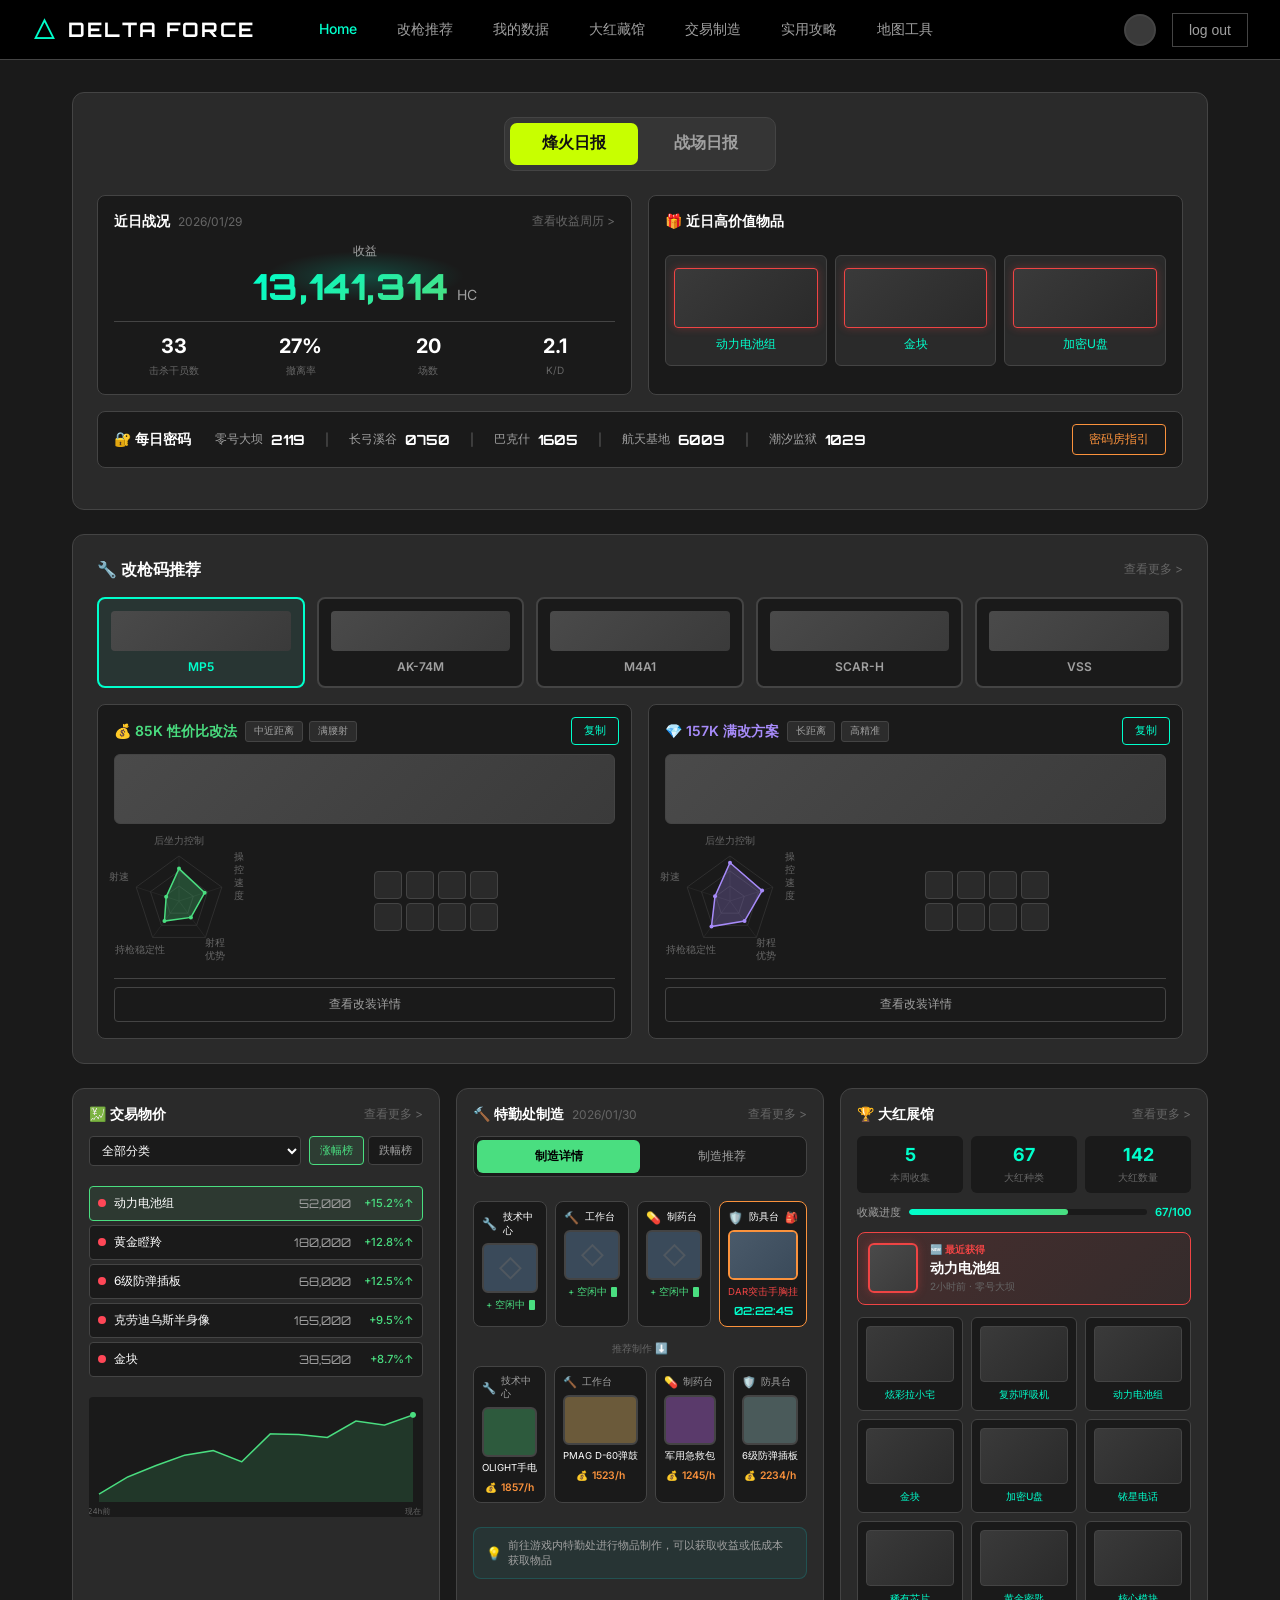
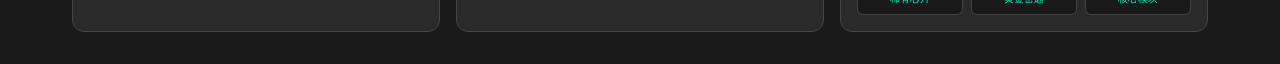
==== desktop/index.html @ a66c2ab3 "Add files via upload" ====
<!DOCTYPE html>
<html lang="zh-CN">
<head>
    <meta charset="UTF-8">
    <meta name="viewport" content="width=device-width, initial-scale=1.0">
    <title>Delta Force - Home</title>
    <link rel="stylesheet" href="main.css?v=37">
    <link href="https://fonts.googleapis.com/css2?family=Inter:wght@400;500;600;700;800&family=Orbitron:wght@500;700&display=swap" rel="stylesheet">
</head>
<body>
    <!-- Top Navigation -->
    <nav class="top-nav">
        <div class="nav-left">
            <div class="logo">
                <span class="logo-icon">△</span>
                <span class="logo-text">DELTA FORCE</span>
            </div>
            <div class="nav-links">
                <a href="index.html" class="nav-link active">Home</a>
                <a href="gun-builds.html" class="nav-link">改枪推荐</a>
                <a href="my-data.html" class="nav-link">我的数据</a>
                <a href="collection.html" class="nav-link">大红藏馆</a>
                <a href="craft.html" class="nav-link">交易制造</a>
                <a href="guide.html" class="nav-link">实用攻略</a>
                <a href="map-tools.html" class="nav-link">地图工具</a>
            </div>
        </div>
        <div class="nav-right">
            <div class="user-icon"></div>
            <button class="logout-btn">log out</button>
        </div>
    </nav>

    <!-- Main Content -->
    <main class="main-container">
        <!-- Hero Section: Yesterday Report -->
        <section class="hero-report">
            <div class="report-header">
                <div class="report-tabs">
                    <div class="report-tabs-inner">
                        <button class="tab-btn active" data-tab="fenguo">烽火日报</button>
                        <button class="tab-btn" data-tab="zhanchang">战场日报</button>
                    </div>
                </div>
            </div>

            <!-- 烽火日报 Content -->
            <div class="report-content" id="fenguo-content">
                <!-- Top Row: Stats + High Value Items -->
                <div class="report-top-row">
                    <!-- Left: Core Stats -->
                    <div class="sub-card stats-card">
                        <div class="sub-card-header">
                            <span class="sub-card-title">近日战况</span>
                            <span class="header-date">2026/01/29</span>
                            <a href="#" class="view-link">查看收益周历 ></a>
                        </div>
                        <div class="stats-compact">
                            <div class="primary-stat">
                                <span class="stat-label">收益</span>
                                <span class="stat-value highlight">13,141,314</span>
                                <span class="stat-unit">HC</span>
                            </div>
                            <div class="secondary-stats-compact">
                                <div class="stat-item">
                                    <span class="stat-number">33</span>
                                    <span class="stat-name">击杀干员数</span>
                                </div>
                                <div class="stat-item">
                                    <span class="stat-number">27%</span>
                                    <span class="stat-name">撤离率</span>
                                </div>
                                <div class="stat-item">
                                    <span class="stat-number">20</span>
                                    <span class="stat-name">场数</span>
                                </div>
                                <div class="stat-item">
                                    <span class="stat-number">2.1</span>
                                    <span class="stat-name">K/D</span>
                                </div>
                            </div>
                        </div>
                    </div>

                    <!-- Right: High Value Items -->
                    <div class="sub-card items-card">
                        <div class="sub-card-header">
                            <span class="sub-card-title">🎁 近日高价值物品</span>
                        </div>
                        <div class="items-grid-compact">
                            <div class="item-card">
                                <div class="item-image red-tier"></div>
                                <span class="item-name">动力电池组</span>
                            </div>
                            <div class="item-card">
                                <div class="item-image red-tier"></div>
                                <span class="item-name">金块</span>
                            </div>
                            <div class="item-card">
                                <div class="item-image red-tier"></div>
                                <span class="item-name">加密U盘</span>
                            </div>
                        </div>
                    </div>
                </div>

                <!-- Bottom Row: Daily Codes (Horizontal) -->
                <div class="codes-bar">
                    <span class="codes-bar-title">🔐 每日密码</span>
                    <div class="codes-inline">
                        <div class="code-inline-item">
                            <span class="code-map">零号大坝</span>
                            <span class="code-value">2119</span>
                        </div>
                        <span class="code-divider">|</span>
                        <div class="code-inline-item">
                            <span class="code-map">长弓溪谷</span>
                            <span class="code-value">0750</span>
                        </div>
                        <span class="code-divider">|</span>
                        <div class="code-inline-item">
                            <span class="code-map">巴克什</span>
                            <span class="code-value">1605</span>
                        </div>
                        <span class="code-divider">|</span>
                        <div class="code-inline-item">
                            <span class="code-map">航天基地</span>
                            <span class="code-value">6009</span>
                        </div>
                        <span class="code-divider">|</span>
                        <div class="code-inline-item">
                            <span class="code-map">潮汐监狱</span>
                            <span class="code-value">1029</span>
                        </div>
                    </div>
                    <button class="password-guide-btn" id="password-guide-btn">密码房指引</button>
                </div>
            </div>

            <!-- 密码房指引弹窗 -->
            <div class="password-guide-modal" id="password-guide-modal">
                <div class="password-guide-overlay" id="password-guide-overlay"></div>
                <div class="password-guide-content">
                    <div class="password-guide-header">
                        <span class="password-guide-title">🔐 密码房指引</span>
                        <button class="password-guide-close" id="password-guide-close">×</button>
                    </div>
                    
                    <!-- Tab 导航栏 -->
                    <div class="guide-tabs-nav">
                        <button class="guide-tab-btn active" data-tab="daba">
                            <span class="tab-icon">🏔️</span>
                            <span class="tab-name">零号大坝</span>
                            <span class="tab-code">2119</span>
                        </button>
                        <button class="guide-tab-btn" data-tab="xigu">
                            <span class="tab-icon">🌲</span>
                            <span class="tab-name">长弓溪谷</span>
                            <span class="tab-code">0750</span>
                        </button>
                        <button class="guide-tab-btn" data-tab="bakeshi">
                            <span class="tab-icon">🏜️</span>
                            <span class="tab-name">巴克什</span>
                            <span class="tab-code">1605</span>
                        </button>
                        <button class="guide-tab-btn" data-tab="hangtian">
                            <span class="tab-icon">🚀</span>
                            <span class="tab-name">航天基地</span>
                            <span class="tab-code">6009</span>
                        </button>
                        <button class="guide-tab-btn" data-tab="jianyu">
                            <span class="tab-icon">⛓️</span>
                            <span class="tab-name">潮汐监狱</span>
                            <span class="tab-code">1029</span>
                        </button>
                    </div>
                    
                    <!-- Tab 内容区域 -->
                    <div class="password-guide-body">
                        <!-- 地图1 - 零号大坝 -->
                        <div class="guide-tab-content active" id="tab-daba">
                            <div class="guide-map-detail">
                                <div class="guide-map-title-bar">
                                    <span class="guide-map-name-large">🏔️ 零号大坝</span>
                                    <span class="guide-map-code-large">今日密码: <strong>2119</strong></span>
                                </div>
                                <!-- 图片轮播区域 -->
                                <div class="guide-carousel">
                                    <button class="carousel-btn carousel-prev" data-carousel="daba">‹</button>
                                    <div class="carousel-container" id="carousel-daba">
                                        <div class="carousel-slides">
                                            <div class="carousel-slide active">
                                                <div class="guide-map-image-wide">
                                                    <div class="map-placeholder-wide">步骤1 位置示意图</div>
                                                </div>
                                                <div class="carousel-step-info">
                                                    <span class="step-number">1</span>
                                                    <span class="step-text">步骤1指引文本占位</span>
                                                </div>
                                            </div>
                                            <div class="carousel-slide">
                                                <div class="guide-map-image-wide">
                                                    <div class="map-placeholder-wide">步骤2 位置示意图</div>
                                                </div>
                                                <div class="carousel-step-info">
                                                    <span class="step-number">2</span>
                                                    <span class="step-text">步骤2指引文本占位</span>
                                                </div>
                                            </div>
                                            <div class="carousel-slide">
                                                <div class="guide-map-image-wide">
                                                    <div class="map-placeholder-wide">步骤3 位置示意图</div>
                                                </div>
                                                <div class="carousel-step-info">
                                                    <span class="step-number">3</span>
                                                    <span class="step-text">步骤3指引文本占位</span>
                                                </div>
                                            </div>
                                            <div class="carousel-slide">
                                                <div class="guide-map-image-wide">
                                                    <div class="map-placeholder-wide">步骤4 位置示意图</div>
                                                </div>
                                                <div class="carousel-step-info">
                                                    <span class="step-number">4</span>
                                                    <span class="step-text">步骤4指引文本占位</span>
                                                </div>
                                            </div>
                                            <div class="carousel-slide">
                                                <div class="guide-map-image-wide">
                                                    <div class="map-placeholder-wide">步骤5 位置示意图</div>
                                                </div>
                                                <div class="carousel-step-info">
                                                    <span class="step-number">5</span>
                                                    <span class="step-text">步骤5指引文本占位</span>
                                                </div>
                                            </div>
                                        </div>
                                    </div>
                                    <button class="carousel-btn carousel-next" data-carousel="daba">›</button>
                                </div>
                                <!-- 轮播指示器 -->
                                <div class="carousel-indicators" data-carousel="daba">
                                    <span class="indicator active" data-index="0"></span>
                                    <span class="indicator" data-index="1"></span>
                                    <span class="indicator" data-index="2"></span>
                                    <span class="indicator" data-index="3"></span>
                                    <span class="indicator" data-index="4"></span>
                                </div>
                            </div>
                        </div>
                        
                        <!-- 地图2 - 长弓溪谷 -->
                        <div class="guide-tab-content" id="tab-xigu">
                            <div class="guide-map-detail">
                                <div class="guide-map-title-bar">
                                    <span class="guide-map-name-large">🌲 长弓溪谷</span>
                                    <span class="guide-map-code-large">今日密码: <strong>0750</strong></span>
                                </div>
                                <!-- 图片轮播区域 -->
                                <div class="guide-carousel">
                                    <button class="carousel-btn carousel-prev" data-carousel="xigu">‹</button>
                                    <div class="carousel-container" id="carousel-xigu">
                                        <div class="carousel-slides">
                                            <div class="carousel-slide active">
                                                <div class="guide-map-image-wide">
                                                    <div class="map-placeholder-wide">步骤1 位置示意图</div>
                                                </div>
                                                <div class="carousel-step-info">
                                                    <span class="step-number">1</span>
                                                    <span class="step-text">步骤1指引文本占位</span>
                                                </div>
                                            </div>
                                            <div class="carousel-slide">
                                                <div class="guide-map-image-wide">
                                                    <div class="map-placeholder-wide">步骤2 位置示意图</div>
                                                </div>
                                                <div class="carousel-step-info">
                                                    <span class="step-number">2</span>
                                                    <span class="step-text">步骤2指引文本占位</span>
                                                </div>
                                            </div>
                                            <div class="carousel-slide">
                                                <div class="guide-map-image-wide">
                                                    <div class="map-placeholder-wide">步骤3 位置示意图</div>
                                                </div>
                                                <div class="carousel-step-info">
                                                    <span class="step-number">3</span>
                                                    <span class="step-text">步骤3指引文本占位</span>
                                                </div>
                                            </div>
                                            <div class="carousel-slide">
                                                <div class="guide-map-image-wide">
                                                    <div class="map-placeholder-wide">步骤4 位置示意图</div>
                                                </div>
                                                <div class="carousel-step-info">
                                                    <span class="step-number">4</span>
                                                    <span class="step-text">步骤4指引文本占位</span>
                                                </div>
                                            </div>
                                            <div class="carousel-slide">
                                                <div class="guide-map-image-wide">
                                                    <div class="map-placeholder-wide">步骤5 位置示意图</div>
                                                </div>
                                                <div class="carousel-step-info">
                                                    <span class="step-number">5</span>
                                                    <span class="step-text">步骤5指引文本占位</span>
                                                </div>
                                            </div>
                                        </div>
                                    </div>
                                    <button class="carousel-btn carousel-next" data-carousel="xigu">›</button>
                                </div>
                                <!-- 轮播指示器 -->
                                <div class="carousel-indicators" data-carousel="xigu">
                                    <span class="indicator active" data-index="0"></span>
                                    <span class="indicator" data-index="1"></span>
                                    <span class="indicator" data-index="2"></span>
                                    <span class="indicator" data-index="3"></span>
                                    <span class="indicator" data-index="4"></span>
                                </div>
                            </div>
                        </div>
                        
                        <!-- 地图3 - 巴克什 -->
                        <div class="guide-tab-content" id="tab-bakeshi">
                            <div class="guide-map-detail">
                                <div class="guide-map-title-bar">
                                    <span class="guide-map-name-large">🏜️ 巴克什</span>
                                    <span class="guide-map-code-large">今日密码: <strong>1605</strong></span>
                                </div>
                                <!-- 图片轮播区域 -->
                                <div class="guide-carousel">
                                    <button class="carousel-btn carousel-prev" data-carousel="bakeshi">‹</button>
                                    <div class="carousel-container" id="carousel-bakeshi">
                                        <div class="carousel-slides">
                                            <div class="carousel-slide active">
                                                <div class="guide-map-image-wide">
                                                    <div class="map-placeholder-wide">步骤1 位置示意图</div>
                                                </div>
                                                <div class="carousel-step-info">
                                                    <span class="step-number">1</span>
                                                    <span class="step-text">步骤1指引文本占位</span>
                                                </div>
                                            </div>
                                            <div class="carousel-slide">
                                                <div class="guide-map-image-wide">
                                                    <div class="map-placeholder-wide">步骤2 位置示意图</div>
                                                </div>
                                                <div class="carousel-step-info">
                                                    <span class="step-number">2</span>
                                                    <span class="step-text">步骤2指引文本占位</span>
                                                </div>
                                            </div>
                                            <div class="carousel-slide">
                                                <div class="guide-map-image-wide">
                                                    <div class="map-placeholder-wide">步骤3 位置示意图</div>
                                                </div>
                                                <div class="carousel-step-info">
                                                    <span class="step-number">3</span>
                                                    <span class="step-text">步骤3指引文本占位</span>
                                                </div>
                                            </div>
                                            <div class="carousel-slide">
                                                <div class="guide-map-image-wide">
                                                    <div class="map-placeholder-wide">步骤4 位置示意图</div>
                                                </div>
                                                <div class="carousel-step-info">
                                                    <span class="step-number">4</span>
                                                    <span class="step-text">步骤4指引文本占位</span>
                                                </div>
                                            </div>
                                            <div class="carousel-slide">
                                                <div class="guide-map-image-wide">
                                                    <div class="map-placeholder-wide">步骤5 位置示意图</div>
                                                </div>
                                                <div class="carousel-step-info">
                                                    <span class="step-number">5</span>
                                                    <span class="step-text">步骤5指引文本占位</span>
                                                </div>
                                            </div>
                                        </div>
                                    </div>
                                    <button class="carousel-btn carousel-next" data-carousel="bakeshi">›</button>
                                </div>
                                <!-- 轮播指示器 -->
                                <div class="carousel-indicators" data-carousel="bakeshi">
                                    <span class="indicator active" data-index="0"></span>
                                    <span class="indicator" data-index="1"></span>
                                    <span class="indicator" data-index="2"></span>
                                    <span class="indicator" data-index="3"></span>
                                    <span class="indicator" data-index="4"></span>
                                </div>
                            </div>
                        </div>
                        
                        <!-- 地图4 - 航天基地 -->
                        <div class="guide-tab-content" id="tab-hangtian">
                            <div class="guide-map-detail">
                                <div class="guide-map-title-bar">
                                    <span class="guide-map-name-large">🚀 航天基地</span>
                                    <span class="guide-map-code-large">今日密码: <strong>6009</strong></span>
                                </div>
                                <!-- 图片轮播区域 -->
                                <div class="guide-carousel">
                                    <button class="carousel-btn carousel-prev" data-carousel="hangtian">‹</button>
                                    <div class="carousel-container" id="carousel-hangtian">
                                        <div class="carousel-slides">
                                            <div class="carousel-slide active">
                                                <div class="guide-map-image-wide">
                                                    <div class="map-placeholder-wide">步骤1 位置示意图</div>
                                                </div>
                                                <div class="carousel-step-info">
                                                    <span class="step-number">1</span>
                                                    <span class="step-text">步骤1指引文本占位</span>
                                                </div>
                                            </div>
                                            <div class="carousel-slide">
                                                <div class="guide-map-image-wide">
                                                    <div class="map-placeholder-wide">步骤2 位置示意图</div>
                                                </div>
                                                <div class="carousel-step-info">
                                                    <span class="step-number">2</span>
                                                    <span class="step-text">步骤2指引文本占位</span>
                                                </div>
                                            </div>
                                            <div class="carousel-slide">
                                                <div class="guide-map-image-wide">
                                                    <div class="map-placeholder-wide">步骤3 位置示意图</div>
                                                </div>
                                                <div class="carousel-step-info">
                                                    <span class="step-number">3</span>
                                                    <span class="step-text">步骤3指引文本占位</span>
                                                </div>
                                            </div>
                                            <div class="carousel-slide">
                                                <div class="guide-map-image-wide">
                                                    <div class="map-placeholder-wide">步骤4 位置示意图</div>
                                                </div>
                                                <div class="carousel-step-info">
                                                    <span class="step-number">4</span>
                                                    <span class="step-text">步骤4指引文本占位</span>
                                                </div>
                                            </div>
                                            <div class="carousel-slide">
                                                <div class="guide-map-image-wide">
                                                    <div class="map-placeholder-wide">步骤5 位置示意图</div>
                                                </div>
                                                <div class="carousel-step-info">
                                                    <span class="step-number">5</span>
                                                    <span class="step-text">步骤5指引文本占位</span>
                                                </div>
                                            </div>
                                        </div>
                                    </div>
                                    <button class="carousel-btn carousel-next" data-carousel="hangtian">›</button>
                                </div>
                                <!-- 轮播指示器 -->
                                <div class="carousel-indicators" data-carousel="hangtian">
                                    <span class="indicator active" data-index="0"></span>
                                    <span class="indicator" data-index="1"></span>
                                    <span class="indicator" data-index="2"></span>
                                    <span class="indicator" data-index="3"></span>
                                    <span class="indicator" data-index="4"></span>
                                </div>
                            </div>
                        </div>
                        
                        <!-- 地图5 - 潮汐监狱 -->
                        <div class="guide-tab-content" id="tab-jianyu">
                            <div class="guide-map-detail">
                                <div class="guide-map-title-bar">
                                    <span class="guide-map-name-large">⛓️ 潮汐监狱</span>
                                    <span class="guide-map-code-large">今日密码: <strong>1029</strong></span>
                                </div>
                                <!-- 图片轮播区域 -->
                                <div class="guide-carousel">
                                    <button class="carousel-btn carousel-prev" data-carousel="jianyu">‹</button>
                                    <div class="carousel-container" id="carousel-jianyu">
                                        <div class="carousel-slides">
                                            <div class="carousel-slide active">
                                                <div class="guide-map-image-wide">
                                                    <div class="map-placeholder-wide">步骤1 位置示意图</div>
                                                </div>
                                                <div class="carousel-step-info">
                                                    <span class="step-number">1</span>
                                                    <span class="step-text">步骤1指引文本占位</span>
                                                </div>
                                            </div>
                                            <div class="carousel-slide">
                                                <div class="guide-map-image-wide">
                                                    <div class="map-placeholder-wide">步骤2 位置示意图</div>
                                                </div>
                                                <div class="carousel-step-info">
                                                    <span class="step-number">2</span>
                                                    <span class="step-text">步骤2指引文本占位</span>
                                                </div>
                                            </div>
                                            <div class="carousel-slide">
                                                <div class="guide-map-image-wide">
                                                    <div class="map-placeholder-wide">步骤3 位置示意图</div>
                                                </div>
                                                <div class="carousel-step-info">
                                                    <span class="step-number">3</span>
                                                    <span class="step-text">步骤3指引文本占位</span>
                                                </div>
                                            </div>
                                            <div class="carousel-slide">
                                                <div class="guide-map-image-wide">
                                                    <div class="map-placeholder-wide">步骤4 位置示意图</div>
                                                </div>
                                                <div class="carousel-step-info">
                                                    <span class="step-number">4</span>
                                                    <span class="step-text">步骤4指引文本占位</span>
                                                </div>
                                            </div>
                                            <div class="carousel-slide">
                                                <div class="guide-map-image-wide">
                                                    <div class="map-placeholder-wide">步骤5 位置示意图</div>
                                                </div>
                                                <div class="carousel-step-info">
                                                    <span class="step-number">5</span>
                                                    <span class="step-text">步骤5指引文本占位</span>
                                                </div>
                                            </div>
                                        </div>
                                    </div>
                                    <button class="carousel-btn carousel-next" data-carousel="jianyu">›</button>
                                </div>
                                <!-- 轮播指示器 -->
                                <div class="carousel-indicators" data-carousel="jianyu">
                                    <span class="indicator active" data-index="0"></span>
                                    <span class="indicator" data-index="1"></span>
                                    <span class="indicator" data-index="2"></span>
                                    <span class="indicator" data-index="3"></span>
                                    <span class="indicator" data-index="4"></span>
                                </div>
                            </div>
                        </div>
                    </div>
                </div>
            </div>

            <!-- 战场日报 Content -->
            <div class="report-content hidden" id="zhanchang-content">
                <!-- Top Row: Stats + Support -->
                <div class="report-top-row">
                    <!-- Left: Core Stats -->
                    <div class="sub-card stats-card">
                        <div class="sub-card-header">
                            <span class="sub-card-title">近日战况</span>
                            <span class="header-date">2026/01/29</span>
                            <a href="#" class="view-link">查看数据周历 ></a>
                        </div>
                        <div class="stats-compact">
                            <div class="primary-stat">
                                <span class="stat-label">最高得分</span>
                                <span class="stat-value highlight">38,888</span>
                                <span class="stat-unit">分</span>
                            </div>
                            <div class="secondary-stats-compact warfare">
                                <div class="stat-item">
                                    <span class="stat-number">200</span>
                                    <span class="stat-name">击杀次数</span>
                                </div>
                                <div class="stat-item">
                                    <span class="stat-number">42%</span>
                                    <span class="stat-name">胜率</span>
                                </div>
                                <div class="stat-item">
                                    <span class="stat-number">6</span>
                                    <span class="stat-name">场数</span>
                                </div>
                            </div>
                        </div>
                    </div>

                    <!-- Right: Support Equipment -->
                    <div class="sub-card support-card">
                        <div class="sub-card-header">
                            <span class="sub-card-title">🎯 阵地支援</span>
                        </div>
                        <div class="support-grid">
                            <div class="support-item">
                                <div class="support-icon mortar"></div>
                                <span class="support-count">×1</span>
                                <span class="support-name">制导导弹</span>
                            </div>
                            <div class="support-item">
                                <div class="support-icon turret"></div>
                                <span class="support-count">×1</span>
                                <span class="support-name">信标</span>
                            </div>
                            <div class="support-item">
                                <div class="support-icon drone"></div>
                                <span class="support-count">×1</span>
                                <span class="support-name">炮兵齐射</span>
                            </div>
                        </div>
                    </div>
                </div>

                <!-- Bottom Row: Vehicles (Horizontal) -->
                <div class="vehicle-bar">
                    <span class="vehicle-bar-title">🚁 载具数据</span>
                    <div class="vehicles-inline">
                        <div class="vehicle-inline-item">
                            <div class="vehicle-icon-inline helicopter"></div>
                            <span class="vehicle-name">侦查直升机</span>
                            <span class="vehicle-stat">击败 <em>123</em></span>
                            <span class="vehicle-stat">驾驶 <em>10min</em></span>
                        </div>
                        <span class="vehicle-divider">|</span>
                        <div class="vehicle-inline-item">
                            <div class="vehicle-icon-inline tank"></div>
                            <span class="vehicle-name">主战坦克</span>
                            <span class="vehicle-stat">击败 <em>45</em></span>
                            <span class="vehicle-stat">驾驶 <em>8min</em></span>
                        </div>
                    </div>
                </div>
            </div>
        </section>

        <!-- Gun Builds Section -->
        <section class="gun-builds-section">
            <div class="section-header">
                <span class="section-title">🔧 改枪码推荐</span>
                <a href="gun-builds.html" class="view-link">查看更多 ></a>
            </div>
            
            <!-- 烽火地带改枪推荐 -->
            <div id="gun-builds-fenguo">
                <!-- 枪械选择栏 - 烽火 -->
                <div class="gun-selector" id="gun-selector-fh">
                    <div class="gun-tab active" data-gun="mp5">
                        <div class="gun-tab-image"></div>
                        <span class="gun-tab-name">MP5</span>
                    </div>
                    <div class="gun-tab" data-gun="ak74">
                        <div class="gun-tab-image"></div>
                        <span class="gun-tab-name">AK-74M</span>
                    </div>
                    <div class="gun-tab" data-gun="m4a1">
                        <div class="gun-tab-image"></div>
                        <span class="gun-tab-name">M4A1</span>
                    </div>
                    <div class="gun-tab" data-gun="scar">
                        <div class="gun-tab-image"></div>
                        <span class="gun-tab-name">SCAR-H</span>
                    </div>
                    <div class="gun-tab" data-gun="vss">
                        <div class="gun-tab-image"></div>
                        <span class="gun-tab-name">VSS</span>
                    </div>
                </div>
                
                <!-- 改装方案区 - 烽火（两个方案） -->
                <div class="gun-builds-content" id="gun-builds-content-fh-home">
                    <!-- 性价比改法 -->
                    <div class="build-card budget">
                        <button class="copy-code-btn-float">复制</button>
                        <div class="build-header">
                            <span class="build-type budget-type">💰 85K 性价比改法</span>
                            <div class="build-tags">
                                <span class="build-tag">中近距离</span>
                                <span class="build-tag">满腰射</span>
                            </div>
                        </div>
                        <div class="build-gun-image"></div>
                        <div class="build-details">
                            <div class="build-radar">
                                <canvas class="radar-chart" id="radar-budget-home"></canvas>
                                <div class="radar-labels">
                                    <span class="radar-label label-top">后坐力控制</span>
                                    <span class="radar-label label-right-top">操控速度</span>
                                    <span class="radar-label label-right-bottom">射程优势</span>
                                    <span class="radar-label label-left-bottom">持枪稳定性</span>
                                    <span class="radar-label label-left-top">射速</span>
                                </div>
                            </div>
                            <div class="build-attachments">
                                <div class="attachment-icon" title="枪口"></div>
                                <div class="attachment-icon" title="瞄具"></div>
                                <div class="attachment-icon" title="握把"></div>
                                <div class="attachment-icon" title="弹匣"></div>
                                <div class="attachment-icon" title="枪托"></div>
                                <div class="attachment-icon" title="护木"></div>
                                <div class="attachment-icon" title="激光"></div>
                                <div class="attachment-icon" title="战术"></div>
                            </div>
                        </div>
                        <div class="build-footer">
                            <button class="view-detail-btn">查看改装详情</button>
                        </div>
                    </div>
                    
                    <!-- 满改方案 -->
                    <div class="build-card premium">
                        <button class="copy-code-btn-float">复制</button>
                        <div class="build-header">
                            <span class="build-type premium-type">💎 157K 满改方案</span>
                            <div class="build-tags">
                                <span class="build-tag">长距离</span>
                                <span class="build-tag">高精准</span>
                            </div>
                        </div>
                        <div class="build-gun-image"></div>
                        <div class="build-details">
                            <div class="build-radar">
                                <canvas class="radar-chart" id="radar-premium-home"></canvas>
                                <div class="radar-labels">
                                    <span class="radar-label label-top">后坐力控制</span>
                                    <span class="radar-label label-right-top">操控速度</span>
                                    <span class="radar-label label-right-bottom">射程优势</span>
                                    <span class="radar-label label-left-bottom">持枪稳定性</span>
                                    <span class="radar-label label-left-top">射速</span>
                                </div>
                            </div>
                            <div class="build-attachments">
                                <div class="attachment-icon" title="枪口"></div>
                                <div class="attachment-icon" title="瞄具"></div>
                                <div class="attachment-icon" title="握把"></div>
                                <div class="attachment-icon" title="弹匣"></div>
                                <div class="attachment-icon" title="枪托"></div>
                                <div class="attachment-icon" title="护木"></div>
                                <div class="attachment-icon" title="激光"></div>
                                <div class="attachment-icon" title="战术"></div>
                            </div>
                        </div>
                        <div class="build-footer">
                            <button class="view-detail-btn">查看改装详情</button>
                        </div>
                    </div>
                </div>
            </div>
            
            <!-- 全面战场改枪推荐（默认隐藏） -->
            <div id="gun-builds-zhanchang" style="display: none;">
                <!-- 枪械选择栏 - 战场 -->
                <div class="gun-selector" id="gun-selector-zc">
                    <div class="gun-tab active" data-gun="m4a1">
                        <div class="gun-tab-image"></div>
                        <span class="gun-tab-name">M4A1</span>
                    </div>
                    <div class="gun-tab" data-gun="ak74">
                        <div class="gun-tab-image"></div>
                        <span class="gun-tab-name">AK-74M</span>
                    </div>
                    <div class="gun-tab" data-gun="hk416">
                        <div class="gun-tab-image"></div>
                        <span class="gun-tab-name">HK416</span>
                    </div>
                    <div class="gun-tab" data-gun="aug">
                        <div class="gun-tab-image"></div>
                        <span class="gun-tab-name">AUG</span>
                    </div>
                    <div class="gun-tab" data-gun="svd">
                        <div class="gun-tab-image"></div>
                        <span class="gun-tab-name">SVD</span>
                    </div>
                </div>
                
                <!-- 改装方案区 - 战场（单个方案） -->
                <div class="gun-builds-content single-build" id="gun-builds-content-zc-home">
                    <div class="build-card single">
                        <button class="copy-code-btn-float">复制</button>
                        <div class="build-header">
                            <span class="build-type single-type">🎯 推荐改装方案</span>
                            <div class="build-tags">
                                <span class="build-tag">中远距离</span>
                                <span class="build-tag">高稳定</span>
                                <span class="build-tag">PVP优化</span>
                            </div>
                        </div>
                        <div class="build-gun-image"></div>
                        <div class="build-details">
                            <div class="build-radar">
                                <canvas class="radar-chart" id="radar-single-home"></canvas>
                                <div class="radar-labels">
                                    <span class="radar-label label-top">后坐力控制</span>
                                    <span class="radar-label label-right-top">操控速度</span>
                                    <span class="radar-label label-right-bottom">射程优势</span>
                                    <span class="radar-label label-left-bottom">持枪稳定性</span>
                                    <span class="radar-label label-left-top">射速</span>
                                </div>
                            </div>
                            <div class="build-attachments">
                                <div class="attachment-icon" title="枪口"></div>
                                <div class="attachment-icon" title="瞄具"></div>
                                <div class="attachment-icon" title="握把"></div>
                                <div class="attachment-icon" title="弹匣"></div>
                                <div class="attachment-icon" title="枪托"></div>
                                <div class="attachment-icon" title="护木"></div>
                                <div class="attachment-icon" title="激光"></div>
                                <div class="attachment-icon" title="战术"></div>
                            </div>
                        </div>
                        <div class="build-footer">
                            <button class="view-detail-btn">查看改装详情</button>
                        </div>
                    </div>
                </div>
            </div>
        </section>

        <!-- Recent Matches Section (Hidden) -->
        <section class="matches-section" style="display: none;">
            <div class="section-header">
                <span class="section-title">⚔️ 最近战绩</span>
                <a href="#" class="view-link">查看全部 ></a>
            </div>
            <div class="matches-list">
                <!-- Match Item 1 -->
                <div class="match-item success">
                    <div class="match-avatar"></div>
                    <div class="match-result">
                        <span class="match-status">撤离成功</span>
                        <span class="match-id">@13141314</span>
                    </div>
                    <div class="match-time">12:22</div>
                    <div class="match-kills">
                        <div class="kill-block"></div>
                        <div class="kill-block"></div>
                        <div class="kill-block"></div>
                    </div>
                    <div class="match-map">
                        <span class="map-name">零号大坝</span>
                        <span class="map-mode">普通</span>
                    </div>
                    <div class="match-earning positive">+520K</div>
                </div>
                <!-- Match Item 2 -->
                <div class="match-item failed">
                    <div class="match-avatar"></div>
                    <div class="match-result">
                        <span class="match-status">撤离失败</span>
                        <span class="match-id">@13141314</span>
                    </div>
                    <div class="match-time">11:45</div>
                    <div class="match-kills">
                        <div class="kill-block"></div>
                    </div>
                    <div class="match-map">
                        <span class="map-name">航天基地</span>
                        <span class="map-mode">困难</span>
                    </div>
                    <div class="match-earning negative">-180K</div>
                </div>
                <!-- Match Item 3 -->
                <div class="match-item success">
                    <div class="match-avatar"></div>
                    <div class="match-result">
                        <span class="match-status">撤离成功</span>
                        <span class="match-id">@13141314</span>
                    </div>
                    <div class="match-time">10:30</div>
                    <div class="match-kills">
                        <div class="kill-block"></div>
                        <div class="kill-block"></div>
                        <div class="kill-block"></div>
                        <div class="kill-block"></div>
                        <div class="kill-block"></div>
                    </div>
                    <div class="match-map">
                        <span class="map-name">烬区</span>
                        <span class="map-mode">普通</span>
                    </div>
                    <div class="match-earning positive">+890K</div>
                </div>
                <!-- Match Item 4 -->
                <div class="match-item success">
                    <div class="match-avatar"></div>
                    <div class="match-result">
                        <span class="match-status">撤离成功</span>
                        <span class="match-id">@13141314</span>
                    </div>
                    <div class="match-time">09:15</div>
                    <div class="match-kills">
                        <div class="kill-block"></div>
                        <div class="kill-block"></div>
                    </div>
                    <div class="match-map">
                        <span class="map-name">长弓溪谷</span>
                        <span class="map-mode">普通</span>
                    </div>
                    <div class="match-earning positive">+350K</div>
                </div>
                <!-- Match Item 5 -->
                <div class="match-item failed">
                    <div class="match-avatar"></div>
                    <div class="match-result">
                        <span class="match-status">撤离失败</span>
                        <span class="match-id">@13141314</span>
                    </div>
                    <div class="match-time">08:50</div>
                    <div class="match-kills">
                        <div class="kill-block"></div>
                        <div class="kill-block"></div>
                    </div>
                    <div class="match-map">
                        <span class="map-name">巴克特</span>
                        <span class="map-mode">困难</span>
                    </div>
                    <div class="match-earning negative">-220K</div>
                </div>
            </div>
            <div class="show-more">
                <button class="show-more-btn">显示更多 (共 20 场)</button>
            </div>
        </section>

        <!-- Bottom Modules - 三栏横排 -->
        <section class="bottom-modules">
            <!-- 交易物价 -->
            <div class="module-card market-price">
                <div class="module-header">
                    <span class="module-title">💹 交易物价</span>
                    <a href="craft.html" class="view-link">查看更多 ></a>
                </div>
                <!-- 筛选栏 -->
                <div class="market-filter-bar">
                    <select class="market-category-select" id="market-category">
                        <option value="all">全部分类</option>
                        <option value="guns">枪械</option>
                        <option value="armor">装备</option>
                        <option value="parts">配件</option>
                        <option value="collect">收集品</option>
                        <option value="medical">医疗</option>
                        <option value="ammo">弹药</option>
                    </select>
                    <div class="market-rank-tabs">
                        <button class="rank-tab active" data-rank="rise">涨幅榜</button>
                        <button class="rank-tab" data-rank="fall">跌幅榜</button>
                    </div>
                </div>
                <!-- 物品列表 -->
                <div class="market-list" id="market-list">
                    <!-- 动态生成 -->
                </div>
                <!-- 迷你价格走势图 -->
                <div class="market-mini-chart">
                    <canvas id="market-price-chart"></canvas>
                </div>
            </div>

            <!-- 特勤处制造 -->
            <div class="module-card craft">
                <div class="module-header">
                    <span class="module-title">🔨 特勤处制造</span>
                    <span class="header-date">2026/01/30</span>
                    <a href="craft.html" class="view-link">查看更多 ></a>
                </div>
                <!-- 主Tab切换栏：制造详情 / 制造推荐 -->
                <div class="craft-main-tabs">
                    <button class="craft-main-tab active" data-main-tab="detail">制造详情</button>
                    <button class="craft-main-tab" data-main-tab="recommend">制造推荐</button>
                </div>
                
                <!-- 制造详情内容 -->
                <div class="craft-main-content" id="craft-detail-content-desktop">
                    <!-- 上半部分：制造动态（四个工作台） -->
                    <div class="craft-stations-grid">
                        <div class="craft-station-item" data-station="tech">
                            <div class="station-header">
                                <span class="station-icon">🔧</span>
                                <span class="station-name">技术中心</span>
                            </div>
                            <div class="station-preview idle">
                                <div class="station-preview-icon">◇</div>
                            </div>
                            <div class="station-status idle">
                                <span class="status-text">+ 空闲中</span>
                                <span class="status-indicator"></span>
                            </div>
                        </div>
                        <div class="craft-station-item" data-station="work">
                            <div class="station-header">
                                <span class="station-icon">🔨</span>
                                <span class="station-name">工作台</span>
                            </div>
                            <div class="station-preview idle">
                                <div class="station-preview-icon">◇</div>
                            </div>
                            <div class="station-status idle">
                                <span class="status-text">+ 空闲中</span>
                                <span class="status-indicator"></span>
                            </div>
                        </div>
                        <div class="craft-station-item" data-station="med">
                            <div class="station-header">
                                <span class="station-icon">💊</span>
                                <span class="station-name">制药台</span>
                            </div>
                            <div class="station-preview idle">
                                <div class="station-preview-icon">◇</div>
                            </div>
                            <div class="station-status idle">
                                <span class="status-text">+ 空闲中</span>
                                <span class="status-indicator"></span>
                            </div>
                        </div>
                        <div class="craft-station-item working" data-station="armor">
                            <div class="station-header">
                                <span class="station-icon">🛡️</span>
                                <span class="station-name">防具台</span>
                                <span class="station-badge">🎒</span>
                            </div>
                            <div class="station-preview working">
                                <div class="station-preview-image"></div>
                            </div>
                            <div class="station-item-name">DAR突击手胸挂</div>
                            <div class="station-status working">
                                <span class="status-time">02:22:45</span>
                            </div>
                        </div>
                    </div>
                    
                    <!-- 过渡部分：推荐制作 -->
                    <div class="craft-recommend-divider">
                        <span class="divider-text">推荐制作 ⬇️</span>
                    </div>
                    
                    <!-- 下半部分：最优制作推荐 -->
                    <div class="craft-best-recommend">
                        <div class="best-recommend-grid">
                            <div class="best-recommend-item" data-station="tech">
                                <div class="recommend-station-header">
                                    <span class="recommend-station-icon">🔧</span>
                                    <span class="recommend-station-name">技术中心</span>
                                </div>
                                <div class="recommend-item-preview green"></div>
                                <div class="recommend-item-name">OLIGHT手电</div>
                                <div class="recommend-item-profit">
                                    <span class="profit-icon">💰</span>
                                    <span class="profit-value">1857/h</span>
                                </div>
                            </div>
                            <div class="best-recommend-item" data-station="work">
                                <div class="recommend-station-header">
                                    <span class="recommend-station-icon">🔨</span>
                                    <span class="recommend-station-name">工作台</span>
                                </div>
                                <div class="recommend-item-preview brown"></div>
                                <div class="recommend-item-name">PMAG D-60弹鼓</div>
                                <div class="recommend-item-profit">
                                    <span class="profit-icon">💰</span>
                                    <span class="profit-value">1523/h</span>
                                </div>
                            </div>
                            <div class="best-recommend-item" data-station="med">
                                <div class="recommend-station-header">
                                    <span class="recommend-station-icon">💊</span>
                                    <span class="recommend-station-name">制药台</span>
                                </div>
                                <div class="recommend-item-preview purple"></div>
                                <div class="recommend-item-name">军用急救包</div>
                                <div class="recommend-item-profit">
                                    <span class="profit-icon">💰</span>
                                    <span class="profit-value">1245/h</span>
                                </div>
                            </div>
                            <div class="best-recommend-item" data-station="armor">
                                <div class="recommend-station-header">
                                    <span class="recommend-station-icon">🛡️</span>
                                    <span class="recommend-station-name">防具台</span>
                                </div>
                                <div class="recommend-item-preview gray"></div>
                                <div class="recommend-item-name">6级防弹插板</div>
                                <div class="recommend-item-profit">
                                    <span class="profit-icon">💰</span>
                                    <span class="profit-value">2234/h</span>
                                </div>
                            </div>
                        </div>
                    </div>
                </div>
                
                <!-- 制造推荐内容（原有内容） -->
                <div class="craft-main-content hidden" id="craft-recommend-content-desktop">
                    <!-- Tab 切换栏 -->
                    <div class="craft-tabs">
                        <button class="craft-tab active" data-craft="tech">技术中心</button>
                        <button class="craft-tab" data-craft="work">工作台</button>
                        <button class="craft-tab" data-craft="med">制药台</button>
                        <button class="craft-tab" data-craft="armor">防具台</button>
                    </div>
                    <!-- 推荐物品卡片 -->
                    <div class="craft-items">
                        <div class="craft-item-card">
                            <div class="craft-item-image"></div>
                            <div class="craft-item-name">OLIGHT Baldr Pro R多功能手电</div>
                            <div class="craft-item-stats">
                                <span class="craft-stat-label">每小时收益</span>
                                <span class="craft-stat-value">18,578</span>
                            </div>
                            <div class="craft-item-change positive">
                                <span class="change-label">涨幅</span>
                                <span class="change-value">+12.6%↑</span>
                            </div>
                        </div>
                        <div class="craft-item-card">
                            <div class="craft-item-image"></div>
                            <div class="craft-item-name">灵眼3/7测距狙击瞄准镜</div>
                            <div class="craft-item-stats">
                                <span class="craft-stat-label">每小时收益</span>
                                <span class="craft-stat-value">8,083</span>
                            </div>
                            <div class="craft-item-change positive">
                                <span class="change-label">涨幅</span>
                                <span class="change-value">+7.0%↑</span>
                            </div>
                        </div>
                        <div class="craft-item-card">
                            <div class="craft-item-image"></div>
                            <div class="craft-item-name">DBAL-X2紫色激光镭指</div>
                            <div class="craft-item-stats">
                                <span class="craft-stat-label">每小时收益</span>
                                <span class="craft-stat-value">7,487</span>
                            </div>
                            <div class="craft-item-change negative">
                                <span class="change-label">涨幅</span>
                                <span class="change-value">-1.9%↓</span>
                            </div>
                        </div>
                    </div>
                    <!-- 展开按钮 -->
                    <div class="craft-expand">
                        <span class="expand-arrow">▼</span>
                    </div>
                    <!-- 价格走势图 -->
                    <div class="craft-chart-section">
                        <div class="chart-legend">
                            <div class="legend-items">
                                <span class="legend-item"><i class="legend-dot price"></i>总售价</span>
                                <span class="legend-item"><i class="legend-dot profit"></i>总收益</span>
                                <span class="legend-item"><i class="legend-dot cost"></i>总成本</span>
                            </div>
                            <span class="chart-update-time">更新于2026-01-30 11:00</span>
                        </div>
                        <div class="craft-chart">
                            <canvas id="craft-price-chart"></canvas>
                        </div>
                    </div>
                </div>
                
                <!-- 底部说明文字 -->
                <div class="craft-footer-tip">
                    <span class="tip-icon">💡</span>
                    <span class="tip-text">前往游戏内特勤处进行物品制作，可以获取收益或低成本获取物品</span>
                </div>
            </div>

            <!-- 大红展馆 -->
            <div class="module-card collection">
                <div class="module-header">
                    <span class="module-title">🏆 大红展馆</span>
                    <a href="#" class="view-link">查看更多 ></a>
                </div>
                <!-- 数据统计 -->
                <div class="collection-stats">
                    <div class="collection-stat-item">
                        <span class="stat-value">5</span>
                        <span class="stat-label">本周收集</span>
                    </div>
                    <div class="collection-stat-item">
                        <span class="stat-value">67</span>
                        <span class="stat-label">大红种类</span>
                    </div>
                    <div class="collection-stat-item">
                        <span class="stat-value">142</span>
                        <span class="stat-label">大红数量</span>
                    </div>
                </div>
                <!-- 收藏进度 -->
                <div class="collection-progress-mini">
                    <div class="progress-text">收藏进度</div>
                    <div class="progress-bar">
                        <div class="progress-fill" style="width: 67%"></div>
                    </div>
                    <div class="progress-count">67/100</div>
                </div>
                <!-- 最近收集高亮 -->
                <div class="collection-recent-highlight">
                    <div class="recent-highlight-image"></div>
                    <div class="recent-highlight-info">
                        <span class="recent-highlight-tag">🆕 最近获得</span>
                        <span class="recent-highlight-name">动力电池组</span>
                        <span class="recent-highlight-time">2小时前 · 零号大坝</span>
                    </div>
                </div>
                <!-- 展示区域 3x3 -->
                <div class="collection-grid-mini">
                    <div class="collection-item-mini">
                        <div class="collection-image-mini"></div>
                        <span class="collection-name-mini">炫彩拉小宅</span>
                    </div>
                    <div class="collection-item-mini">
                        <div class="collection-image-mini"></div>
                        <span class="collection-name-mini">复苏呼吸机</span>
                    </div>
                    <div class="collection-item-mini">
                        <div class="collection-image-mini"></div>
                        <span class="collection-name-mini">动力电池组</span>
                    </div>
                    <div class="collection-item-mini">
                        <div class="collection-image-mini"></div>
                        <span class="collection-name-mini">金块</span>
                    </div>
                    <div class="collection-item-mini">
                        <div class="collection-image-mini"></div>
                        <span class="collection-name-mini">加密U盘</span>
                    </div>
                    <div class="collection-item-mini">
                        <div class="collection-image-mini"></div>
                        <span class="collection-name-mini">铱星电话</span>
                    </div>
                    <div class="collection-item-mini">
                        <div class="collection-image-mini"></div>
                        <span class="collection-name-mini">稀有芯片</span>
                    </div>
                    <div class="collection-item-mini">
                        <div class="collection-image-mini"></div>
                        <span class="collection-name-mini">黄金密匙</span>
                    </div>
                    <div class="collection-item-mini">
                        <div class="collection-image-mini"></div>
                        <span class="collection-name-mini">核心模块</span>
                    </div>
                </div>
            </div>
        </section>
    </main>

    <script src="../shared/mock-data.js?v=1"></script>
    <script src="main.js?v=18"></script>
</body>
</html>
---- desktop/main.css ----
/* Delta Force Home - Lo-Fi Prototype */

:root {
    /* Colors */
    --bg-dark: #1a1a1a;
    --bg-card: #2a2a2a;
    --bg-input: #3a3a3a;
    --accent-cyan: #00ffcc;
    --accent-green: #4ade80;
    --accent-blue: #60a5fa;
    --accent-purple: #a78bfa;
    --accent-red: #ef4444;
    --accent-orange: #fb923c;
    --text-primary: #ffffff;
    --text-secondary: #a0a0a0;
    --text-muted: #666666;
    --border-color: #444444;
    
    /* Spacing */
    --nav-height: 60px;
}

* {
    margin: 0;
    padding: 0;
    box-sizing: border-box;
}

body {
    font-family: 'Inter', -apple-system, BlinkMacSystemFont, sans-serif;
    background: var(--bg-dark);
    color: var(--text-primary);
    min-height: 100vh;
}

/* ============================================
   TOP NAVIGATION
   ============================================ */
.top-nav {
    position: fixed;
    top: 0;
    left: 0;
    right: 0;
    height: var(--nav-height);
    background: #000;
    display: flex;
    align-items: center;
    justify-content: space-between;
    padding: 0 2rem;
    z-index: 1000;
    border-bottom: 1px solid var(--border-color);
}

.nav-left {
    display: flex;
    align-items: center;
    gap: 3rem;
}

.logo {
    display: flex;
    align-items: center;
    gap: 0.75rem;
}

.logo-icon {
    font-family: 'Orbitron', sans-serif;
    font-size: 1.5rem;
    font-weight: 700;
    color: var(--accent-cyan);
}

.logo-text {
    font-family: 'Orbitron', sans-serif;
    font-size: 1.25rem;
    font-weight: 700;
    color: var(--text-primary);
    letter-spacing: 2px;
}

.nav-links {
    display: flex;
    gap: 0.5rem;
}

.nav-link {
    padding: 0.5rem 1rem;
    color: var(--text-secondary);
    text-decoration: none;
    font-size: 0.875rem;
    font-weight: 500;
    transition: color 0.2s ease;
}

.nav-link:hover {
    color: var(--text-primary);
}

.nav-link.active {
    color: var(--accent-cyan);
}

.nav-right {
    display: flex;
    align-items: center;
    gap: 1rem;
}

.user-icon {
    width: 32px;
    height: 32px;
    border-radius: 50%;
    background: var(--bg-input);
    border: 2px solid var(--border-color);
}

.logout-btn {
    padding: 0.5rem 1rem;
    background: transparent;
    border: 1px solid var(--border-color);
    color: var(--text-secondary);
    font-size: 0.875rem;
    cursor: pointer;
    transition: all 0.2s ease;
}

.logout-btn:hover {
    border-color: var(--text-primary);
    color: var(--text-primary);
}

/* ============================================
   MAIN CONTAINER
   ============================================ */
.main-container {
    margin-top: var(--nav-height);
    padding: 2rem;
    max-width: 1200px;
    margin-left: auto;
    margin-right: auto;
    display: flex;
    flex-direction: column;
    gap: 1.5rem;
}

/* ============================================
   HERO REPORT SECTION
   ============================================ */
.hero-report {
    background: var(--bg-card);
    border: 1px solid var(--border-color);
    border-radius: 12px;
    padding: 1.5rem;
}

.report-header {
    margin-bottom: 1.5rem;
}

.report-tabs {
    display: flex;
    justify-content: center;
}

.report-tabs-inner {
    display: flex;
    background: rgba(255, 255, 255, 0.05);
    border-radius: 10px;
    padding: 5px;
    border: 1px solid var(--border-color);
    gap: 4px;
}

.tab-btn {
    background: transparent;
    border: none;
    color: var(--text-secondary);
    font-size: 1rem;
    font-weight: 600;
    cursor: pointer;
    transition: all 0.2s ease;
    padding: 0.65rem 2rem;
    border-radius: 7px;
}

.tab-btn.active {
    background: #c8ff00;
    color: #111;
}

.tab-btn:hover:not(.active) {
    color: var(--text-primary);
    background: rgba(255, 255, 255, 0.05);
}

/* Report Content */
.report-content {
    animation: fadeIn 0.3s ease;
    height: 290px;
}

.report-content.hidden {
    display: none;
}

@keyframes fadeIn {
    from { opacity: 0; transform: translateY(10px); }
    to { opacity: 1; transform: translateY(0); }
}

/* Report Top Row - Two Column Layout */
.report-top-row {
    display: grid;
    grid-template-columns: 1fr 1fr;
    gap: 1rem;
    margin-bottom: 1rem;
}

/* Sub Cards */
.sub-card {
    background: var(--bg-dark);
    border: 1px solid var(--border-color);
    border-radius: 8px;
    padding: 1rem;
}

.sub-card-header {
    display: flex;
    justify-content: space-between;
    align-items: center;
    margin-bottom: 0.75rem;
}

.sub-card-title {
    font-size: 0.875rem;
    font-weight: 600;
    color: var(--text-primary);
}

/* Stats Card - Compact */
.stats-compact {
    text-align: center;
}

/* 日期显示在标题栏 */
.header-date {
    font-size: 0.75rem;
    color: var(--text-muted);
    flex: 1;
    text-align: left;
    margin-left: 0.5rem;
}

.stats-compact .date-display {
    font-size: 0.75rem;
    color: var(--text-muted);
    margin-bottom: 0.5rem;
}

.stats-compact .primary-stat {
    position: relative;
    margin: 0.75rem 0;
}

/* 发光背景效果 */
.stats-compact .primary-stat::before {
    content: '';
    position: absolute;
    top: 50%;
    left: 50%;
    transform: translate(-50%, -50%);
    width: 200px;
    height: 50px;
    background: radial-gradient(ellipse, rgba(0, 255, 204, 0.2) 0%, transparent 70%);
    pointer-events: none;
}

.stats-compact .primary-stat .stat-label {
    display: block;
    font-size: 0.75rem;
    color: var(--text-secondary);
    margin-bottom: 0.25rem;
}

.stats-compact .primary-stat .stat-value {
    font-family: 'Orbitron', monospace;
    font-size: 2.25rem;
    font-weight: 800;
    letter-spacing: 1px;
}

.stats-compact .primary-stat .stat-value.highlight {
    background: linear-gradient(135deg, var(--accent-cyan) 0%, var(--accent-green) 100%);
    -webkit-background-clip: text;
    -webkit-text-fill-color: transparent;
    background-clip: text;
}

.stats-compact .primary-stat .stat-unit {
    font-size: 0.875rem;
    color: var(--text-secondary);
    margin-left: 0.25rem;
}

.secondary-stats-compact {
    display: grid;
    grid-template-columns: repeat(4, 1fr);
    gap: 0.5rem;
    padding-top: 0.75rem;
    border-top: 1px solid var(--border-color);
}

.secondary-stats-compact.warfare {
    grid-template-columns: repeat(3, 1fr);
}

.secondary-stats-compact .stat-item {
    text-align: center;
}

.secondary-stats-compact .stat-item .stat-number {
    display: block;
    font-size: 1.25rem;
    font-weight: 700;
    color: var(--text-primary);
}

.secondary-stats-compact .stat-item .stat-name {
    font-size: 0.625rem;
    color: var(--text-muted);
}

/* Items Card - Compact */
.items-grid-compact {
    display: flex;
    gap: 0.5rem;
    flex: 1;
    align-items: center;
}

.items-card {
    display: flex;
    flex-direction: column;
    height: 100%;
}

.items-card .item-card {
    flex: 1;
    background: var(--bg-card);
    border: 1px solid var(--border-color);
    border-radius: 6px;
    padding: 0.75rem 0.5rem;
    text-align: center;
    transition: border-color 0.2s ease;
    cursor: pointer;
    display: flex;
    flex-direction: column;
    justify-content: center;
    align-items: center;
}

.items-card .item-card:hover {
    border-color: var(--accent-cyan);
}

.items-card .item-image {
    width: 100%;
    height: 60px;
    background: linear-gradient(135deg, #3a3a3a, #2a2a2a);
    border: 1px solid var(--border-color);
    border-radius: 4px;
    margin-bottom: 0.5rem;
}

.items-card .item-image.red-tier {
    border-color: var(--accent-red);
    box-shadow: 0 0 8px rgba(239, 68, 68, 0.3);
}

.items-card .item-name {
    font-size: 0.75rem;
    color: var(--accent-cyan);
}

/* Codes Bar - Horizontal */
.codes-bar {
    display: flex;
    align-items: center;
    gap: 1rem;
    background: var(--bg-dark);
    border: 1px solid var(--border-color);
    border-radius: 8px;
    padding: 0.75rem 1rem;
}

.codes-bar-title {
    font-size: 0.875rem;
    font-weight: 600;
    color: var(--text-primary);
    white-space: nowrap;
}

.codes-inline {
    display: flex;
    align-items: center;
    gap: 0.75rem;
    flex: 1;
    overflow-x: auto;
}

.code-inline-item {
    display: flex;
    align-items: center;
    gap: 0.5rem;
    cursor: pointer;
    padding: 0.25rem 0.5rem;
    border-radius: 4px;
    transition: background 0.2s ease;
}

.code-inline-item:hover {
    background: var(--bg-card);
}

.code-inline-item .code-map {
    font-size: 0.75rem;
    color: var(--text-secondary);
}

.code-inline-item .code-value {
    font-size: 0.875rem;
    font-weight: 700;
    color: var(--text-primary);
    font-family: 'Orbitron', monospace;
}

.code-divider {
    color: var(--text-muted);
    font-size: 0.75rem;
}

.codes-bar .copy-all-btn {
    padding: 0.375rem 1rem;
    background: transparent;
    border: 1px solid var(--accent-cyan);
    color: var(--accent-cyan);
    font-size: 0.75rem;
    border-radius: 4px;
    cursor: pointer;
    transition: all 0.2s ease;
    white-space: nowrap;
}

.codes-bar .copy-all-btn:hover {
    background: var(--accent-cyan);
    color: var(--bg-dark);
}

/* 密码房指引按钮 */
.codes-bar .password-guide-btn {
    padding: 0.375rem 1rem;
    background: transparent;
    border: 1px solid var(--accent-orange);
    color: var(--accent-orange);
    font-size: 0.75rem;
    border-radius: 4px;
    cursor: pointer;
    transition: all 0.2s ease;
    white-space: nowrap;
}

.codes-bar .password-guide-btn:hover {
    background: var(--accent-orange);
    color: var(--bg-dark);
}

/* ============================================
   密码房指引弹窗
   ============================================ */
.password-guide-modal {
    display: none;
    position: fixed;
    top: 0;
    left: 0;
    right: 0;
    bottom: 0;
    z-index: 10000;
    align-items: center;
    justify-content: center;
}

.password-guide-modal.show {
    display: flex;
}

.password-guide-overlay {
    position: absolute;
    top: 0;
    left: 0;
    right: 0;
    bottom: 0;
    background: rgba(0, 0, 0, 0.7);
    backdrop-filter: blur(4px);
}

.password-guide-content {
    position: relative;
    width: calc(100% - 4rem);
    max-width: 1200px;
    height: 80vh;
    background: var(--bg-card);
    border: 1px solid var(--border-color);
    border-radius: 12px;
    display: flex;
    flex-direction: column;
    overflow: hidden;
    animation: modalFadeIn 0.3s ease;
}

@keyframes modalFadeIn {
    from {
        opacity: 0;
        transform: translateY(-20px);
    }
    to {
        opacity: 1;
        transform: translateY(0);
    }
}

.password-guide-header {
    display: flex;
    justify-content: space-between;
    align-items: center;
    padding: 1rem 1.5rem;
    background: var(--bg-dark);
    border-bottom: 1px solid var(--border-color);
    flex-shrink: 0;
}

.password-guide-title {
    font-size: 1.125rem;
    font-weight: 700;
    color: var(--text-primary);
}

.password-guide-close {
    width: 32px;
    height: 32px;
    display: flex;
    align-items: center;
    justify-content: center;
    background: transparent;
    border: 1px solid var(--border-color);
    border-radius: 6px;
    color: var(--text-secondary);
    font-size: 1.25rem;
    cursor: pointer;
    transition: all 0.2s ease;
}

.password-guide-close:hover {
    border-color: var(--accent-red);
    color: var(--accent-red);
    background: rgba(239, 68, 68, 0.1);
}

/* Tab 导航栏 */
.guide-tabs-nav {
    display: flex;
    gap: 0;
    padding: 0;
    background: var(--bg-dark);
    border-bottom: 1px solid var(--border-color);
    flex-shrink: 0;
    overflow-x: auto;
}

.guide-tab-btn {
    flex: 1;
    min-width: 120px;
    display: flex;
    flex-direction: column;
    align-items: center;
    justify-content: center;
    gap: 0.25rem;
    padding: 1rem 0.75rem;
    background: transparent;
    border: none;
    border-bottom: 3px solid transparent;
    cursor: pointer;
    transition: all 0.3s ease;
    position: relative;
}

.guide-tab-btn::after {
    content: '';
    position: absolute;
    right: 0;
    top: 20%;
    height: 60%;
    width: 1px;
    background: var(--border-color);
}

.guide-tab-btn:last-child::after {
    display: none;
}

.guide-tab-btn:hover {
    background: rgba(0, 255, 204, 0.05);
}

.guide-tab-btn.active {
    background: rgba(0, 255, 204, 0.1);
    border-bottom-color: var(--accent-cyan);
}

.guide-tab-btn .tab-icon {
    font-size: 1.25rem;
    line-height: 1;
}

.guide-tab-btn .tab-name {
    font-size: 0.8rem;
    font-weight: 600;
    color: var(--text-secondary);
    transition: color 0.3s ease;
}

.guide-tab-btn.active .tab-name {
    color: var(--text-primary);
}

.guide-tab-btn .tab-code {
    font-family: 'Orbitron', monospace;
    font-size: 0.875rem;
    font-weight: 700;
    color: var(--accent-orange);
    letter-spacing: 1px;
}

.password-guide-body {
    flex: 1;
    padding: 0;
    overflow-y: auto;
}

/* Tab 内容区域 */
.guide-tab-content {
    display: none;
    padding: 1.5rem;
    animation: tabFadeIn 0.3s ease;
}

.guide-tab-content.active {
    display: block;
}

@keyframes tabFadeIn {
    from {
        opacity: 0;
        transform: translateY(10px);
    }
    to {
        opacity: 1;
        transform: translateY(0);
    }
}

/* 地图详情页面 */
.guide-map-detail {
    height: 100%;
    display: flex;
    flex-direction: column;
}

.guide-map-title-bar {
    display: flex;
    justify-content: space-between;
    align-items: center;
    padding: 1rem 1.5rem;
    background: rgba(0, 255, 204, 0.05);
    border-radius: 10px;
    margin-bottom: 1.5rem;
    border: 1px solid var(--border-color);
}

.guide-map-name-large {
    font-size: 1.25rem;
    font-weight: 700;
    color: var(--text-primary);
}

.guide-map-code-large {
    font-size: 1rem;
    color: var(--text-secondary);
}

.guide-map-code-large strong {
    font-family: 'Orbitron', monospace;
    font-size: 1.5rem;
    color: var(--accent-orange);
    letter-spacing: 3px;
}

/* 图片轮播区域 */
.guide-carousel {
    display: flex;
    align-items: center;
    gap: 1rem;
    flex: 1;
}

.carousel-btn {
    width: 48px;
    height: 48px;
    display: flex;
    align-items: center;
    justify-content: center;
    background: var(--bg-dark);
    border: 1px solid var(--border-color);
    border-radius: 50%;
    color: var(--text-secondary);
    font-size: 1.5rem;
    cursor: pointer;
    transition: all 0.2s ease;
    flex-shrink: 0;
}

.carousel-btn:hover {
    border-color: var(--accent-cyan);
    color: var(--accent-cyan);
    background: rgba(0, 255, 204, 0.1);
}

.carousel-container {
    flex: 1;
    overflow: hidden;
    border-radius: 10px;
    background: var(--bg-dark);
    border: 1px solid var(--border-color);
}

.carousel-slides {
    display: flex;
    transition: transform 0.4s ease;
}

.carousel-slide {
    min-width: 100%;
    display: none;
    flex-direction: column;
}

.carousel-slide.active {
    display: flex;
}

/* 横版图片 */
.guide-map-image-wide {
    width: 100%;
    height: 380px;
    background: var(--bg-card);
    overflow: hidden;
}

.map-placeholder-wide {
    width: 100%;
    height: 100%;
    display: flex;
    align-items: center;
    justify-content: center;
    color: var(--text-muted);
    font-size: 1.125rem;
    background: linear-gradient(135deg, #3a3a3a 0%, #2a2a2a 100%);
}

/* 步骤指引信息 - 图片底部 */
.carousel-step-info {
    display: flex;
    align-items: center;
    gap: 1rem;
    padding: 1.25rem 1.5rem;
    background: var(--bg-card);
    border-top: 1px solid var(--border-color);
}

.carousel-step-info .step-number {
    width: 32px;
    height: 32px;
    display: flex;
    align-items: center;
    justify-content: center;
    background: var(--accent-cyan);
    color: var(--bg-dark);
    font-size: 0.9rem;
    font-weight: 700;
    border-radius: 50%;
    flex-shrink: 0;
}

.carousel-step-info .step-text {
    font-size: 1rem;
    color: var(--text-primary);
    line-height: 1.6;
}

/* 轮播指示器 */
.carousel-indicators {
    display: flex;
    justify-content: center;
    gap: 0.5rem;
    margin-top: 1rem;
}

.carousel-indicators .indicator {
    width: 10px;
    height: 10px;
    background: var(--border-color);
    border-radius: 50%;
    cursor: pointer;
    transition: all 0.2s ease;
}

.carousel-indicators .indicator:hover {
    background: var(--text-muted);
}

.carousel-indicators .indicator.active {
    background: var(--accent-cyan);
    width: 24px;
    border-radius: 5px;
}

/* 响应式适配 - 密码房指引弹窗 */
@media (max-width: 768px) {
    .password-guide-content {
        width: calc(100% - 2rem);
        height: 85vh;
    }
    
    .guide-tabs-nav {
        overflow-x: auto;
    }
    
    .guide-tab-btn {
        min-width: 100px;
        padding: 0.75rem 0.5rem;
    }
    
    .guide-tab-btn .tab-name {
        font-size: 0.7rem;
    }
    
    .guide-tab-btn .tab-code {
        font-size: 0.75rem;
    }
    
    .guide-carousel {
        flex-direction: column;
        gap: 0.75rem;
    }
    
    .carousel-btn {
        width: 40px;
        height: 40px;
        font-size: 1.25rem;
    }
    
    .guide-map-image-wide {
        height: 220px;
    }
    
    .carousel-step-info {
        padding: 1rem;
    }
    
    .carousel-step-info .step-text {
        font-size: 0.9rem;
    }
}

/* Support Card - Full Height (战场日报) */
.support-card {
    display: flex;
    flex-direction: column;
}

.support-grid {
    display: flex;
    justify-content: space-around;
    align-items: center;
    flex: 1;
    gap: 0.5rem;
}

.support-item {
    display: flex;
    flex-direction: column;
    align-items: center;
    gap: 0.5rem;
}

.support-item .support-icon {
    width: 60px;
    height: 40px;
    background: var(--bg-card);
    border: 1px solid var(--border-color);
    border-radius: 4px;
}

.support-item .support-count {
    font-size: 1rem;
    font-weight: 700;
    color: var(--accent-cyan);
}

.support-item .support-name {
    font-size: 0.7rem;
    color: var(--text-muted);
}

/* Vehicle Bar - Horizontal (战场日报底部) */
.vehicle-bar {
    display: flex;
    align-items: center;
    gap: 1rem;
    background: var(--bg-dark);
    border: 1px solid var(--border-color);
    border-radius: 8px;
    padding: 0.75rem 1rem;
}

.vehicle-bar-title {
    font-size: 0.875rem;
    font-weight: 600;
    color: var(--text-secondary);
    white-space: nowrap;
}

.vehicles-inline {
    display: flex;
    align-items: center;
    gap: 1rem;
    flex: 1;
}

.vehicle-inline-item {
    display: flex;
    align-items: center;
    gap: 0.75rem;
    padding: 0.25rem 0.5rem;
    border-radius: 4px;
}

.vehicle-icon-inline {
    width: 36px;
    height: 24px;
    background: linear-gradient(135deg, #4a4a4a, #3a3a3a);
    border: 1px solid var(--border-color);
    border-radius: 4px;
    flex-shrink: 0;
}

.vehicle-inline-item .vehicle-name {
    font-size: 0.8rem;
    color: var(--text-primary);
    font-weight: 500;
}

.vehicle-inline-item .vehicle-stat {
    font-size: 0.75rem;
    color: var(--text-muted);
}

.vehicle-inline-item .vehicle-stat em {
    color: var(--accent-cyan);
    font-style: normal;
    font-weight: 600;
}

.vehicle-divider {
    color: var(--text-muted);
    font-size: 0.875rem;
}

/* ============================================
   MATCHES SECTION
   ============================================ */
.matches-section {
    background: var(--bg-card);
    border: 1px solid var(--border-color);
    border-radius: 12px;
    padding: 1.5rem;
}

.section-header {
    display: flex;
    justify-content: space-between;
    align-items: center;
    margin-bottom: 1rem;
}

.section-title {
    font-size: 1rem;
    font-weight: 600;
    color: var(--text-primary);
}

/* 查看更多链接 */
.view-link {
    font-size: 0.75rem;
    color: var(--text-muted);
    text-decoration: none;
    transition: color 0.2s ease;
}

.view-link:hover {
    color: var(--text-secondary);
}

.matches-list {
    display: flex;
    flex-direction: column;
    gap: 0.5rem;
}

.match-item {
    display: grid;
    grid-template-columns: 48px 140px 60px 1fr 100px 80px;
    gap: 1rem;
    align-items: center;
    background: var(--bg-dark);
    border: 1px solid var(--border-color);
    border-radius: 6px;
    padding: 0.75rem 1rem;
    cursor: pointer;
    transition: all 0.2s ease;
}

.match-item:hover {
    border-color: var(--accent-cyan);
    background: rgba(0, 255, 204, 0.05);
}

.match-avatar {
    width: 48px;
    height: 48px;
    background: var(--bg-input);
    border: 1px solid var(--border-color);
    border-radius: 4px;
}

.match-result {
    display: flex;
    flex-direction: column;
    gap: 0.125rem;
}

.match-status {
    font-size: 0.875rem;
    font-weight: 600;
}

.match-item.success .match-status {
    color: var(--accent-green);
}

.match-item.failed .match-status {
    color: var(--accent-red);
}

.match-id {
    font-size: 0.75rem;
    color: var(--text-muted);
}

.match-time {
    font-size: 0.875rem;
    color: var(--text-secondary);
}

.match-kills {
    display: flex;
    gap: 0.25rem;
}

.kill-block {
    width: 20px;
    height: 20px;
    background: var(--accent-red);
    border-radius: 2px;
}

.match-map {
    text-align: left;
}

.map-name {
    display: block;
    font-size: 0.875rem;
    font-weight: 500;
    color: var(--text-primary);
}

.map-mode {
    display: block;
    font-size: 0.625rem;
    color: var(--text-muted);
}

.match-earning {
    font-size: 0.875rem;
    font-weight: 700;
    text-align: right;
}

.match-earning.positive {
    color: var(--accent-green);
}

.match-earning.negative {
    color: var(--accent-red);
}

.show-more {
    text-align: center;
    margin-top: 1rem;
}

.show-more-btn {
    padding: 0.5rem 1.5rem;
    background: transparent;
    border: 1px solid var(--border-color);
    color: var(--text-secondary);
    font-size: 0.875rem;
    border-radius: 4px;
    cursor: pointer;
    transition: all 0.2s ease;
}

.show-more-btn:hover {
    border-color: var(--accent-cyan);
    color: var(--accent-cyan);
}

/* ============================================
   GUN BUILDS SECTION
   ============================================ */
.gun-builds-section {
    background: var(--bg-card);
    border: 1px solid var(--border-color);
    border-radius: 12px;
    padding: 1.5rem;
}

/* Gun Selector - 枪械选择栏 */
.gun-selector {
    display: flex;
    gap: 0.75rem;
    margin-bottom: 1rem;
}

.gun-tab {
    flex: 1;
    display: flex;
    flex-direction: column;
    align-items: center;
    gap: 0.5rem;
    padding: 0.75rem;
    background: var(--bg-dark);
    border: 2px solid var(--border-color);
    border-radius: 8px;
    cursor: pointer;
    transition: all 0.2s ease;
}

.gun-tab:hover {
    border-color: var(--text-muted);
}

.gun-tab.active {
    border-color: var(--accent-cyan);
    background: rgba(0, 255, 204, 0.05);
}

.gun-tab-image {
    width: 100%;
    height: 40px;
    background: linear-gradient(135deg, #4a4a4a, #3a3a3a);
    border-radius: 4px;
}

.gun-tab-name {
    font-size: 0.75rem;
    font-weight: 600;
    color: var(--text-secondary);
}

.gun-tab.active .gun-tab-name {
    color: var(--accent-cyan);
}

/* Gun Builds Content - 改装方案区 */
.gun-builds-content {
    display: grid;
    grid-template-columns: 1fr 1fr;
    gap: 1rem;
}

.build-card {
    position: relative;
    background: var(--bg-dark);
    border: 1px solid var(--border-color);
    border-radius: 8px;
    padding: 1rem;
    display: flex;
    flex-direction: column;
    gap: 0.75rem;
}

/* 右上角复制按钮 */
.copy-code-btn-float {
    position: absolute;
    top: 0.75rem;
    right: 0.75rem;
    padding: 0.35rem 0.75rem;
    background: transparent;
    border: 1px solid var(--accent-cyan);
    color: var(--accent-cyan);
    font-size: 0.7rem;
    border-radius: 4px;
    cursor: pointer;
    transition: all 0.2s ease;
    z-index: 1;
}

.copy-code-btn-float:hover {
    background: var(--accent-cyan);
    color: var(--bg-dark);
}

.build-header {
    display: flex;
    align-items: center;
    gap: 0.5rem;
}

.build-type {
    font-size: 0.875rem;
    font-weight: 600;
    white-space: nowrap;
}

.build-type.budget-type {
    color: var(--accent-green);
}

.build-type.premium-type {
    color: var(--accent-purple);
}

/* 标签区 */
.build-tags {
    display: flex;
    gap: 0.35rem;
}

.build-tag {
    padding: 0.15rem 0.5rem;
    font-size: 0.625rem;
    color: var(--text-secondary);
    background: rgba(255, 255, 255, 0.08);
    border: 1px solid var(--border-color);
    border-radius: 3px;
    white-space: nowrap;
}

/* 枪械图片 - 全宽第一行 */
.build-gun-image {
    width: 100%;
    height: 70px;
    background: linear-gradient(135deg, #4a4a4a, #3a3a3a);
    border: 1px solid var(--border-color);
    border-radius: 6px;
}

/* 详情区 - 第二行：雷达图 + 配件并列 */
.build-details {
    display: flex;
    gap: 0.75rem;
    align-items: center;
}

/* 五维雷达图容器 */
.build-radar {
    position: relative;
    width: 130px;
    height: 130px;
    flex-shrink: 0;
}

.radar-chart {
    width: 100%;
    height: 100%;
}

.radar-labels {
    position: absolute;
    top: 0;
    left: 0;
    width: 100%;
    height: 100%;
    pointer-events: none;
}

.radar-label {
    position: absolute;
    font-size: 0.6rem;
    color: var(--text-muted);
    transform: translate(-50%, -50%);
}

.radar-label.label-top {
    top: 5px;
    left: 50%;
}

.radar-label.label-right-top {
    top: 32%;
    left: 96%;
}

.radar-label.label-right-bottom {
    top: 88%;
    left: 80%;
}

.radar-label.label-left-bottom {
    top: 88%;
    left: 20%;
}

.radar-label.label-left-top {
    top: 32%;
    left: 4%;
}

/* 配件图标区 */
.build-attachments {
    flex: 1;
    display: grid;
    grid-template-columns: repeat(4, 28px);
    gap: 4px;
    justify-content: center;
}

.attachment-icon {
    width: 28px;
    height: 28px;
    background: var(--bg-card);
    border: 1px solid var(--border-color);
    border-radius: 4px;
    cursor: pointer;
    transition: all 0.2s ease;
}

.attachment-icon:hover {
    border-color: var(--accent-cyan);
    background: rgba(0, 255, 204, 0.1);
}

/* 底部：查看详情按钮 */
.build-footer {
    display: flex;
    align-items: center;
    justify-content: center;
    padding-top: 0.5rem;
    border-top: 1px solid var(--border-color);
}

.view-detail-btn {
    width: 100%;
    padding: 0.5rem 1rem;
    background: transparent;
    border: 1px solid var(--border-color);
    color: var(--text-secondary);
    font-size: 0.75rem;
    border-radius: 4px;
    cursor: pointer;
    transition: all 0.2s ease;
}

.view-detail-btn:hover {
    border-color: var(--accent-cyan);
    color: var(--accent-cyan);
}

/* ============================================
   BOTTOM MODULES - 三栏横排
   ============================================ */
.bottom-modules {
    display: grid;
    grid-template-columns: repeat(3, 1fr);
    gap: 1rem;
}

.module-card {
    background: var(--bg-card);
    border: 1px solid var(--border-color);
    border-radius: 12px;
    padding: 1rem;
    display: flex;
    flex-direction: column;
    gap: 0.75rem;
}

.module-header {
    display: flex;
    justify-content: space-between;
    align-items: center;
}

.module-title {
    font-size: 0.875rem;
    font-weight: 600;
    color: var(--text-primary);
}

/* 占位区块 */
.module-placeholder {
    flex: 1;
    display: flex;
    align-items: center;
    justify-content: center;
    min-height: 100px;
    background: var(--bg-dark);
    border: 1px dashed var(--border-color);
    border-radius: 8px;
    color: var(--text-muted);
    font-size: 0.875rem;
}

/* ============================================
   交易物价模块
   ============================================ */

/* 筛选栏 */
.market-filter-bar {
    display: flex;
    align-items: center;
    gap: 0.5rem;
    margin-bottom: 0.5rem;
}

.market-category-select {
    flex: 1;
    padding: 0.375rem 0.5rem;
    background: var(--bg-dark);
    border: 1px solid var(--border-color);
    border-radius: 4px;
    color: var(--text-primary);
    font-size: 0.75rem;
    cursor: pointer;
    outline: none;
}

.market-category-select:focus {
    border-color: var(--accent-cyan);
}

.market-rank-tabs {
    display: flex;
    gap: 0.25rem;
}

.rank-tab {
    padding: 0.375rem 0.625rem;
    background: var(--bg-dark);
    border: 1px solid var(--border-color);
    border-radius: 4px;
    color: var(--text-secondary);
    font-size: 0.7rem;
    cursor: pointer;
    transition: all 0.2s ease;
}

.rank-tab:hover {
    color: var(--text-primary);
    border-color: var(--text-muted);
}

.rank-tab.active {
    background: rgba(74, 222, 128, 0.1);
    border-color: var(--accent-green);
    color: var(--accent-green);
}

/* 物品列表 */
.market-list {
    display: flex;
    flex-direction: column;
    gap: 0.25rem;
    margin-bottom: 0.5rem;
}

.market-item {
    display: flex;
    align-items: center;
    gap: 0.5rem;
    padding: 0.5rem;
    background: var(--bg-dark);
    border: 1px solid var(--border-color);
    border-radius: 4px;
    cursor: pointer;
    transition: all 0.2s ease;
}

.market-item:hover {
    border-color: var(--accent-cyan);
}

.market-item.selected {
    border-color: var(--accent-green);
    background: rgba(74, 222, 128, 0.08);
}

.market-item-rarity {
    width: 8px;
    height: 8px;
    border-radius: 50%;
    flex-shrink: 0;
}

.market-item-name {
    flex: 1;
    font-size: 0.75rem;
    color: var(--text-primary);
    white-space: nowrap;
    overflow: hidden;
    text-overflow: ellipsis;
}

.market-item-price {
    font-size: 0.75rem;
    color: var(--text-secondary);
    font-family: 'Orbitron', monospace;
}

.market-item-change {
    font-size: 0.7rem;
    font-weight: 500;
    min-width: 55px;
    text-align: right;
}

.market-item-change.positive {
    color: var(--accent-green);
}

.market-item-change.negative {
    color: var(--accent-red);
}

/* 迷你价格走势图 */
.market-mini-chart {
    height: 120px;
    background: var(--bg-dark);
    border-radius: 4px;
    position: relative;
}

.market-mini-chart canvas {
    width: 100%;
    height: 100%;
}

/* ============================================
   制造推荐模块
   ============================================ */

/* 主Tab切换栏 - 制造详情/制造推荐 */
.craft-main-tabs {
    display: flex;
    gap: 0;
    background: var(--bg-dark);
    border-radius: 8px;
    padding: 3px;
    margin-bottom: 0.75rem;
    border: 1px solid var(--border-color);
}

.craft-main-tab {
    flex: 1;
    padding: 0.5rem 0.75rem;
    background: transparent;
    border: none;
    border-radius: 6px;
    color: var(--text-secondary);
    font-size: 0.75rem;
    font-weight: 500;
    cursor: pointer;
    transition: all 0.2s ease;
}

.craft-main-tab:hover {
    color: var(--text-primary);
    background: rgba(255, 255, 255, 0.05);
}

.craft-main-tab.active {
    background: var(--accent-green);
    color: #000;
    font-weight: 600;
}

/* 主内容区 */
.craft-main-content {
    animation: fadeIn 0.3s ease;
}

.craft-main-content.hidden {
    display: none;
}

/* 制造动态 - 四个工作台网格 */
.craft-stations-grid {
    display: grid;
    grid-template-columns: repeat(4, 1fr);
    gap: 0.5rem;
    margin-bottom: 0.5rem;
}

.craft-station-item {
    background: var(--bg-dark);
    border: 1px solid var(--border-color);
    border-radius: 8px;
    padding: 0.5rem;
    display: flex;
    flex-direction: column;
    gap: 0.35rem;
    cursor: pointer;
    transition: all 0.2s ease;
}

.craft-station-item:hover {
    border-color: var(--accent-cyan);
}

.craft-station-item.working {
    border-color: var(--accent-orange);
}

.station-header {
    display: flex;
    align-items: center;
    gap: 0.35rem;
}

.station-icon {
    font-size: 0.75rem;
}

.station-name {
    font-size: 0.65rem;
    color: var(--text-primary);
    font-weight: 500;
}

.station-badge {
    margin-left: auto;
    font-size: 0.65rem;
}

.station-preview {
    width: 100%;
    height: 50px;
    background: #3a4a5a;
    border-radius: 6px;
    display: flex;
    align-items: center;
    justify-content: center;
    border: 2px solid var(--border-color);
}

.station-preview.idle {
    background: #3a4a5a;
}

.station-preview.working {
    background: #3a4a5a;
    border-color: var(--accent-orange);
}

.station-preview-icon {
    font-size: 1.5rem;
    color: var(--text-muted);
    opacity: 0.5;
}

.station-preview-image {
    width: 100%;
    height: 100%;
    background: linear-gradient(135deg, #4a5a6a, #3a4a5a);
    border-radius: 4px;
}

.station-item-name {
    font-size: 0.6rem;
    color: var(--accent-red);
    text-align: center;
    white-space: nowrap;
    overflow: hidden;
    text-overflow: ellipsis;
}

.station-status {
    display: flex;
    align-items: center;
    justify-content: center;
    gap: 0.25rem;
    font-size: 0.6rem;
}

.station-status.idle .status-text {
    color: var(--accent-green);
}

.station-status.idle .status-indicator {
    width: 6px;
    height: 10px;
    background: var(--accent-green);
    border-radius: 1px;
}

.station-status.working .status-time {
    color: var(--accent-cyan);
    font-family: 'Orbitron', monospace;
    font-size: 0.7rem;
    font-weight: 600;
}

/* 推荐制作分隔线 */
.craft-recommend-divider {
    display: flex;
    align-items: center;
    justify-content: center;
    padding: 0.4rem 0;
    margin: 0.25rem 0;
}

.divider-text {
    font-size: 0.65rem;
    color: var(--text-muted);
    padding: 0 0.5rem;
    background: var(--bg-card);
}

/* 最优制作推荐 */
.craft-best-recommend {
    margin-top: 0.25rem;
}

.best-recommend-grid {
    display: grid;
    grid-template-columns: repeat(4, 1fr);
    gap: 0.5rem;
}

.best-recommend-item {
    background: var(--bg-dark);
    border: 1px solid var(--border-color);
    border-radius: 8px;
    padding: 0.5rem;
    display: flex;
    flex-direction: column;
    gap: 0.35rem;
    cursor: pointer;
    transition: all 0.2s ease;
}

.best-recommend-item:hover {
    border-color: var(--accent-cyan);
}

.recommend-station-header {
    display: flex;
    align-items: center;
    gap: 0.3rem;
}

.recommend-station-icon {
    font-size: 0.7rem;
}

.recommend-station-name {
    font-size: 0.6rem;
    color: var(--text-secondary);
}

.recommend-item-preview {
    width: 100%;
    height: 50px;
    border-radius: 6px;
    border: 2px solid var(--border-color);
}

.recommend-item-preview.green {
    background: #2d5a3d;
}

.recommend-item-preview.brown {
    background: #6b5a3a;
}

.recommend-item-preview.purple {
    background: #5a3a6b;
}

.recommend-item-preview.gray {
    background: #4a5a5a;
}

.recommend-item-name {
    font-size: 0.6rem;
    color: var(--text-primary);
    text-align: center;
    white-space: nowrap;
    overflow: hidden;
    text-overflow: ellipsis;
}

.recommend-item-profit {
    display: flex;
    align-items: center;
    justify-content: center;
    gap: 0.25rem;
    font-size: 0.65rem;
}

.profit-icon {
    font-size: 0.6rem;
}

.profit-value {
    color: var(--accent-orange);
    font-weight: 600;
}

/* 底部说明文字 */
.craft-footer-tip {
    display: flex;
    align-items: center;
    justify-content: center;
    gap: 0.4rem;
    padding: 0.6rem 0.75rem;
    margin-top: 0.75rem;
    background: rgba(0, 255, 255, 0.05);
    border: 1px solid rgba(0, 255, 255, 0.15);
    border-radius: 8px;
}

.craft-footer-tip .tip-icon {
    font-size: 0.8rem;
}

.craft-footer-tip .tip-text {
    font-size: 0.7rem;
    color: var(--text-secondary);
    line-height: 1.4;
}

/* Tab 切换栏 */
.craft-tabs {
    display: grid;
    grid-template-columns: repeat(4, 1fr);
    gap: 0.375rem;
}

.craft-tab {
    padding: 0.5rem 0.25rem;
    background: var(--bg-dark);
    border: 1px solid var(--border-color);
    border-radius: 4px;
    color: var(--text-secondary);
    font-size: 0.7rem;
    cursor: pointer;
    transition: all 0.2s ease;
}

.craft-tab:hover {
    color: var(--text-primary);
    border-color: var(--text-muted);
}

.craft-tab.active {
    border-left: 2px solid var(--accent-green);
    background: rgba(74, 222, 128, 0.1);
    color: var(--accent-green);
}

/* 推荐物品卡片 */
.craft-items {
    display: grid;
    grid-template-columns: repeat(3, 1fr);
    gap: 0.5rem;
}

.craft-item-card {
    background: var(--bg-dark);
    border: 1px solid var(--border-color);
    border-radius: 6px;
    padding: 0.5rem;
    display: flex;
    flex-direction: column;
    gap: 0.375rem;
    cursor: pointer;
    transition: all 0.2s ease;
    min-width: 0;
}

.craft-item-card:hover {
    border-color: var(--accent-cyan);
}

.craft-item-card.selected {
    border-color: var(--accent-green);
    background: rgba(74, 222, 128, 0.08);
}

.craft-item-image {
    width: 100%;
    height: 45px;
    background: linear-gradient(135deg, #3a3a3a, #2a2a2a);
    border-radius: 4px;
}

.craft-item-name {
    font-size: 0.625rem;
    color: var(--text-primary);
    white-space: nowrap;
    overflow: hidden;
    text-overflow: ellipsis;
}

.craft-item-stats {
    display: flex;
    justify-content: space-between;
    align-items: center;
}

.craft-stat-label {
    font-size: 0.5rem;
    color: var(--text-muted);
}

.craft-stat-value {
    font-size: 0.625rem;
    font-weight: 600;
    color: var(--text-primary);
}

.craft-item-change {
    display: flex;
    justify-content: space-between;
    align-items: center;
}

.craft-item-change .change-label {
    font-size: 0.5rem;
    color: var(--text-muted);
}

.craft-item-change .change-value {
    font-size: 0.625rem;
    font-weight: 600;
}

.craft-item-change.positive .change-value {
    color: var(--accent-green);
}

.craft-item-change.negative .change-value {
    color: var(--accent-red);
}

/* 展开按钮 */
.craft-expand {
    text-align: center;
    padding: 0.25rem 0;
}

.expand-arrow {
    font-size: 0.625rem;
    color: var(--text-muted);
    cursor: pointer;
    transition: color 0.2s ease;
}

.expand-arrow:hover {
    color: var(--accent-cyan);
}

/* 价格走势图区域 */
.craft-chart-section {
    display: flex;
    flex-direction: column;
    gap: 0.375rem;
}

.chart-legend {
    display: flex;
    justify-content: space-between;
    align-items: center;
}

.legend-items {
    display: flex;
    gap: 0.625rem;
}

.legend-item {
    display: flex;
    align-items: center;
    gap: 0.25rem;
    font-size: 0.5rem;
    color: var(--text-secondary);
}

.legend-dot {
    width: 6px;
    height: 6px;
    transform: rotate(45deg);
}

.legend-dot.price {
    background: var(--accent-cyan);
}

.legend-dot.profit {
    background: var(--accent-green);
}

.legend-dot.cost {
    background: var(--accent-red);
}

.chart-update-time {
    font-size: 0.5rem;
    color: var(--text-muted);
}

.craft-chart {
    height: 160px;
    background: var(--bg-dark);
    border-radius: 4px;
    position: relative;
}

.craft-chart canvas {
    width: 100%;
    height: 100%;
}

/* 大红展馆 Mini 版 */

/* 数据统计 */
.collection-stats {
    display: flex;
    justify-content: space-between;
    gap: 0.5rem;
}

.collection-stat-item {
    flex: 1;
    text-align: center;
    padding: 0.5rem;
    background: var(--bg-dark);
    border-radius: 6px;
}

.collection-stat-item .stat-value {
    display: block;
    font-size: 1.125rem;
    font-weight: 700;
    color: var(--accent-cyan);
}

.collection-stat-item .stat-label {
    font-size: 0.625rem;
    color: var(--text-muted);
}

/* 收藏进度 */
.collection-progress-mini {
    display: flex;
    align-items: center;
    gap: 0.5rem;
}

.collection-progress-mini .progress-text {
    font-size: 0.7rem;
    color: var(--text-secondary);
    white-space: nowrap;
}

.collection-progress-mini .progress-bar {
    flex: 1;
    height: 6px;
    background: var(--bg-dark);
    border-radius: 3px;
    overflow: hidden;
}

.collection-progress-mini .progress-fill {
    height: 100%;
    background: linear-gradient(90deg, var(--accent-cyan), var(--accent-green));
    border-radius: 3px;
}

.collection-progress-mini .progress-count {
    font-size: 0.7rem;
    color: var(--accent-cyan);
    font-weight: 600;
    white-space: nowrap;
}

/* 最近收集高亮 */
.collection-recent-highlight {
    display: flex;
    align-items: center;
    gap: 0.75rem;
    padding: 0.625rem;
    background: linear-gradient(135deg, rgba(239, 68, 68, 0.15), rgba(239, 68, 68, 0.05));
    border: 1px solid var(--accent-red);
    border-radius: 8px;
}

.recent-highlight-image {
    width: 50px;
    height: 50px;
    background: linear-gradient(135deg, #4a4a4a, #3a3a3a);
    border: 2px solid var(--accent-red);
    border-radius: 6px;
    flex-shrink: 0;
    box-shadow: 0 0 10px rgba(239, 68, 68, 0.3);
}

.recent-highlight-info {
    display: flex;
    flex-direction: column;
    gap: 0.125rem;
}

.recent-highlight-tag {
    font-size: 0.625rem;
    color: var(--accent-red);
    font-weight: 600;
}

.recent-highlight-name {
    font-size: 0.875rem;
    font-weight: 600;
    color: var(--text-primary);
}

.recent-highlight-time {
    font-size: 0.625rem;
    color: var(--text-muted);
}

/* 展示区域 3x3 */
.collection-grid-mini {
    display: grid;
    grid-template-columns: repeat(3, 1fr);
    gap: 0.5rem;
}

.collection-item-mini {
    position: relative;
    background: var(--bg-dark);
    border: 1px solid var(--border-color);
    border-radius: 6px;
    padding: 0.5rem;
    cursor: pointer;
    transition: all 0.2s ease;
    display: flex;
    flex-direction: column;
    align-items: center;
    gap: 0.375rem;
}

.collection-item-mini:hover {
    border-color: var(--accent-cyan);
}

.collection-image-mini {
    width: 100%;
    height: 56px;
    background: linear-gradient(135deg, #3a3a3a, #2a2a2a);
    border-radius: 4px;
    border: 1px solid var(--border-color);
}

.collection-name-mini {
    font-size: 0.625rem;
    color: var(--accent-cyan);
    text-align: center;
    white-space: nowrap;
    overflow: hidden;
    text-overflow: ellipsis;
    width: 100%;
}

/* ============================================
   COLLECTION SECTION (旧版，保留兼容)
   ============================================ */
.collection-section {
    background: var(--bg-card);
    border: 1px solid var(--border-color);
    border-radius: 12px;
    padding: 1.5rem;
}

/* Collection Card */
.collection-progress {
    display: flex;
    align-items: center;
    gap: 0.75rem;
    margin-bottom: 1rem;
}

.progress-text {
    font-size: 0.75rem;
    color: var(--text-secondary);
}

.progress-bar {
    flex: 1;
    height: 8px;
    background: var(--bg-dark);
    border-radius: 4px;
    overflow: hidden;
}

.progress-fill {
    height: 100%;
    background: linear-gradient(90deg, var(--accent-cyan), var(--accent-green));
    border-radius: 4px;
    transition: width 0.5s ease;
}

.progress-count {
    font-size: 0.75rem;
    color: var(--accent-cyan);
    font-weight: 600;
}

.collection-grid {
    display: grid;
    grid-template-columns: repeat(4, 1fr);
    gap: 0.75rem;
    margin-bottom: 1rem;
}

.collection-item {
    position: relative;
    background: var(--bg-dark);
    border: 1px solid var(--border-color);
    border-radius: 6px;
    padding: 0.5rem;
    text-align: center;
    cursor: pointer;
    transition: all 0.2s ease;
}

.collection-item:hover {
    border-color: var(--accent-cyan);
    transform: translateY(-2px);
}

.collection-item.new {
    border-color: var(--accent-orange);
}

.collection-image {
    width: 100%;
    height: 45px;
    background: linear-gradient(135deg, #3a3a3a, #2a2a2a);
    border: 1px solid var(--border-color);
    border-radius: 4px;
    margin-bottom: 0.25rem;
}

.new-badge {
    position: absolute;
    top: -4px;
    right: -4px;
    font-size: 0.75rem;
}

.collection-name {
    font-size: 0.625rem;
    color: var(--accent-cyan);
}

.recent-collect {
    font-size: 0.75rem;
    color: var(--text-muted);
    padding-top: 0.75rem;
    border-top: 1px solid var(--border-color);
}

.collect-item {
    color: var(--accent-cyan);
}

.collect-time {
    color: var(--text-secondary);
}

.collect-map {
    color: var(--text-secondary);
}

/* ============================================
   RESPONSIVE
   ============================================ */
@media (max-width: 1024px) {
    .tools-section {
        grid-template-columns: 1fr;
    }
    
    .report-top-row {
        grid-template-columns: 1fr;
    }
    
    .codes-bar {
        flex-wrap: wrap;
    }
    
    .codes-inline {
        order: 3;
        width: 100%;
        justify-content: center;
    }
    
    .match-item {
        grid-template-columns: 40px 1fr auto auto;
    }
    
    .match-time {
        display: none;
    }
    
    .match-earning {
        display: none;
    }
    
    .bottom-modules {
        grid-template-columns: 1fr;
    }
}

@media (max-width: 768px) {
    .top-nav {
        padding: 0 1rem;
    }
    
    .nav-links {
        display: none;
    }
    
    .main-container {
        padding: 1rem;
    }
    
    .secondary-stats-compact {
        grid-template-columns: repeat(2, 1fr);
        gap: 0.75rem;
    }
    
    .secondary-stats-compact.warfare {
        grid-template-columns: repeat(3, 1fr);
    }
    
    .items-grid-compact {
        flex-direction: column;
    }
    
    .codes-bar {
        flex-direction: column;
        align-items: stretch;
        gap: 0.75rem;
    }
    
    .codes-inline {
        flex-wrap: wrap;
        justify-content: flex-start;
    }
    
    .code-divider {
        display: none;
    }
    
    .match-item {
        grid-template-columns: 1fr auto;
    }
    
    .match-avatar,
    .match-kills {
        display: none;
    }
    
    .collection-grid {
        grid-template-columns: repeat(2, 1fr);
    }
    
    .support-grid-compact {
        flex-wrap: wrap;
    }
}

/* ============================================
   页面切换
   ============================================ */
.page-section {
    display: none;
}

.page-section.active {
    display: block;
}

#page-home {
    display: block;
}

/* ============================================
   改枪页面 - 枪械列表区域
   ============================================ */
.gun-list-section {
    background: var(--bg-card);
    border-radius: 12px;
    padding: 1.25rem;
    margin-top: 1.5rem;
}

.gun-list-section .section-header {
    margin-bottom: 1rem;
}

/* 筛选栏 */
.gun-filter-bar {
    display: flex;
    align-items: flex-end;
    gap: 1rem;
    padding: 1rem;
    background: var(--bg-dark);
    border-radius: 8px;
    margin-bottom: 1rem;
    flex-wrap: wrap;
}

.gun-filter-group {
    display: flex;
    flex-direction: column;
    gap: 0.25rem;
}

.filter-label {
    font-size: 0.7rem;
    color: var(--text-secondary);
    text-transform: uppercase;
    letter-spacing: 0.5px;
}

.gun-filter-select {
    padding: 0.5rem 0.75rem;
    background: var(--bg-card);
    border: 1px solid var(--border-color);
    border-radius: 6px;
    color: var(--text-primary);
    font-size: 0.8rem;
    cursor: pointer;
    outline: none;
    min-width: 120px;
    transition: border-color 0.2s ease;
}

.gun-filter-select:hover {
    border-color: var(--text-muted);
}

.gun-filter-select:focus {
    border-color: var(--accent-cyan);
}

.gun-search-box {
    position: relative;
    flex: 1;
    min-width: 200px;
    margin-left: auto;
}

.gun-search-input {
    width: 100%;
    padding: 0.5rem 0.75rem;
    padding-right: 2rem;
    background: var(--bg-card);
    border: 1px solid var(--border-color);
    border-radius: 6px;
    color: var(--text-primary);
    font-size: 0.8rem;
    outline: none;
    transition: border-color 0.2s ease;
}

.gun-search-input:focus {
    border-color: var(--accent-cyan);
}

.gun-search-input::placeholder {
    color: var(--text-muted);
}

.gun-search-box .search-icon {
    position: absolute;
    right: 0.6rem;
    top: 50%;
    transform: translateY(-50%);
    font-size: 0.75rem;
    pointer-events: none;
}

/* 枪械列表内容 */
.gun-list-content {
    min-height: 300px;
}

.gun-list-placeholder {
    display: flex;
    align-items: center;
    justify-content: center;
    height: 300px;
    background: var(--bg-dark);
    border-radius: 8px;
    border: 2px dashed var(--border-color);
    color: var(--text-secondary);
    font-size: 0.9rem;
}

/* ========== 改枪推荐页 - 模式切换Tab ========== */
.gun-mode-tabs {
    display: flex;
    gap: 0;
    background: var(--bg-dark);
    border-radius: 12px;
    padding: 4px;
    margin-bottom: 1.5rem;
    border: 1px solid var(--border-color);
}

.gun-mode-tab {
    flex: 1;
    display: flex;
    align-items: center;
    justify-content: center;
    gap: 0.5rem;
    padding: 1rem 1.5rem;
    border-radius: 10px;
    cursor: pointer;
    transition: all 0.3s ease;
    background: transparent;
    color: var(--text-secondary);
}

.gun-mode-tab:hover {
    background: rgba(255, 255, 255, 0.05);
    color: var(--text-primary);
}

.gun-mode-tab.active {
    background: linear-gradient(135deg, var(--accent-orange) 0%, #e67e22 100%);
    color: #000;
    font-weight: 600;
    box-shadow: 0 4px 15px rgba(243, 156, 18, 0.3);
}

.gun-mode-tab .mode-icon {
    font-size: 1.2rem;
}

.gun-mode-tab .mode-name {
    font-size: 1rem;
    letter-spacing: 0.05em;
}

/* 模式内容区 */
.gun-mode-content {
    animation: fadeIn 0.3s ease;
}

@keyframes fadeIn {
    from {
        opacity: 0;
        transform: translateY(10px);
    }
    to {
        opacity: 1;
        transform: translateY(0);
    }
}

/* 全面战场 - 单个改装方案样式 */
.gun-builds-content.single-build {
    display: block;
}

.gun-builds-content.single-build .build-card.single {
    width: 100%;
    max-width: 100%;
}

.build-card.single {
    border: 2px solid var(--accent-orange);
}

.build-card.single .build-header {
    border-bottom-color: var(--accent-orange);
}

.build-type.single-type {
    color: var(--accent-orange);
    font-weight: 700;
}

.build-card.single .build-details {
    display: flex;
    align-items: center;
    gap: 3rem;
    padding: 1.5rem;
}

.build-card.single .build-radar {
    flex: 0 0 180px;
}

.build-card.single .build-attachments {
    flex: 1;
    display: flex;
    flex-wrap: wrap;
    gap: 1rem;
    justify-content: flex-start;
}

.build-card.single .build-gun-image {
    height: 150px;
}

/* ========== 枪械列表区域 - 新结构 ========== */

/* 横向枪械选择列表容器 */
.gun-horizontal-wrapper {
    position: relative;
}

/* 横向枪械选择列表 */
.gun-horizontal-list {
    display: flex;
    gap: 1rem;
    padding: 1rem 0;
    padding-right: 3rem; /* 留出箭头位置 */
    overflow-x: auto;
    scrollbar-width: thin;
    scrollbar-color: var(--accent-orange) var(--bg-dark);
    scroll-behavior: smooth;
}

.gun-horizontal-list::-webkit-scrollbar {
    height: 6px;
}

.gun-horizontal-list::-webkit-scrollbar-track {
    background: var(--bg-dark);
    border-radius: 3px;
}

.gun-horizontal-list::-webkit-scrollbar-thumb {
    background: var(--accent-orange);
    border-radius: 3px;
}

/* 右侧滚动引导箭头 */
.gun-scroll-arrow {
    position: absolute;
    right: 0;
    top: 0;
    bottom: 6px; /* 避开滚动条 */
    width: 60px;
    background: linear-gradient(to right, transparent, var(--bg-card) 40%);
    display: flex;
    align-items: center;
    justify-content: flex-end;
    padding-right: 0.5rem;
    cursor: pointer;
    z-index: 10;
    transition: opacity 0.3s ease;
}

.gun-scroll-arrow.hidden {
    opacity: 0;
    pointer-events: none;
}

.gun-scroll-arrow .arrow-icon {
    width: 36px;
    height: 36px;
    background: var(--accent-orange);
    border-radius: 50%;
    display: flex;
    align-items: center;
    justify-content: center;
    font-size: 1.5rem;
    font-weight: bold;
    color: #000;
    transition: all 0.2s ease;
    box-shadow: 0 2px 8px rgba(243, 156, 18, 0.4);
}

.gun-scroll-arrow:hover .arrow-icon {
    transform: scale(1.1);
    box-shadow: 0 4px 12px rgba(243, 156, 18, 0.6);
}

/* 单个枪械卡片 */
.gun-list-card {
    flex: 0 0 140px;
    min-width: 140px;
    background: var(--bg-dark);
    border: 2px solid var(--border-color);
    border-radius: 8px;
    padding: 1rem;
    cursor: pointer;
    transition: all 0.3s ease;
    text-align: center;
}

.gun-list-card:hover {
    border-color: var(--accent-cyan);
    transform: translateY(-2px);
}

.gun-list-card.active {
    border-color: var(--accent-orange);
    background: rgba(243, 156, 18, 0.1);
    box-shadow: 0 0 15px rgba(243, 156, 18, 0.2);
}

.gun-list-card .gun-card-image {
    width: 100%;
    height: 60px;
    background: var(--bg-card);
    border-radius: 4px;
    margin-bottom: 0.5rem;
    display: flex;
    align-items: center;
    justify-content: center;
    font-size: 1.5rem;
}

.gun-list-card .gun-card-name {
    font-size: 0.85rem;
    font-weight: 600;
    color: var(--text-primary);
    margin-bottom: 0.25rem;
    white-space: nowrap;
    overflow: hidden;
    text-overflow: ellipsis;
}

.gun-list-card .gun-card-price {
    font-size: 0.75rem;
    color: var(--accent-orange);
}

.gun-list-card .gun-card-type {
    font-size: 0.7rem;
    color: var(--text-secondary);
    margin-top: 0.25rem;
}

/* 改装方案区域 - 纵向列表样式 */
.gun-build-schemes-list {
    display: flex;
    flex-direction: column;
    gap: 1rem;
    margin-top: 1rem;
}

/* 方案行 - 新布局 */
.scheme-row {
    background: var(--bg-card);
    border: 1px solid var(--border-color);
    border-radius: 10px;
    padding: 1.25rem 1.5rem;
    display: flex;
    flex-direction: column;
    gap: 1rem;
    transition: all 0.3s ease;
}

.scheme-row:hover {
    border-color: var(--accent-cyan);
    background: rgba(0, 255, 204, 0.03);
}

/* 方案头部（方案名+标签，同一行） */
.scheme-row-header {
    display: flex;
    align-items: center;
    gap: 0.75rem;
    flex-wrap: nowrap;
}

.scheme-row-title {
    font-size: 1rem;
    font-weight: 600;
    color: var(--text-primary);
    white-space: nowrap;
}

.scheme-row-tags {
    display: flex;
    flex-wrap: nowrap;
    gap: 0.4rem;
}

.scheme-row-tag {
    padding: 0.2rem 0.5rem;
    border-radius: 4px;
    font-size: 0.7rem;
    font-weight: 500;
    white-space: nowrap;
}

/* 方案主体内容区域（图片 + 雷达图 + 配件） */
.scheme-row-body {
    display: flex;
    align-items: stretch;
    gap: 1.25rem;
}

/* 方案枪械图片 - 增大高度 */
.scheme-gun-image {
    width: 220px;
    height: 120px;
    background: var(--bg-dark);
    border-radius: 8px;
    display: flex;
    align-items: center;
    justify-content: center;
    font-size: 0.8rem;
    color: var(--text-secondary);
    flex-shrink: 0;
}

/* 雷达图区域 */
.scheme-radar-wrapper {
    width: 140px;
    height: 120px;
    display: flex;
    align-items: center;
    justify-content: center;
    flex-shrink: 0;
}

.scheme-radar-svg {
    width: 100%;
    height: 100%;
}

/* 配件占位区域 */
.scheme-attachments-area {
    flex: 1;
    display: flex;
    flex-direction: column;
    gap: 0.5rem;
}

.scheme-attachments-title {
    font-size: 0.75rem;
    color: var(--text-secondary);
    margin-bottom: 0.25rem;
}

.scheme-attachments-grid {
    display: grid;
    grid-template-columns: repeat(4, 1fr);
    gap: 0.5rem;
}

.scheme-attachment-slot {
    width: 48px;
    height: 48px;
    background: var(--bg-dark);
    border: 1px solid var(--border-color);
    border-radius: 6px;
    display: flex;
    flex-direction: column;
    align-items: center;
    justify-content: center;
    gap: 0.2rem;
    transition: all 0.2s ease;
}

.scheme-attachment-slot:hover {
    border-color: var(--accent-cyan);
}

.scheme-attachment-slot .slot-icon {
    font-size: 1.2rem;
}

.scheme-attachment-slot .slot-name {
    font-size: 0.55rem;
    color: var(--text-muted);
    text-align: center;
}

/* 复制按钮移到头部右侧 */
.scheme-row-header-wrap {
    display: flex;
    justify-content: space-between;
    align-items: center;
}

/* 标签类型样式 */
.scheme-row-tag.tag-budget {
    background: rgba(74, 222, 128, 0.15);
    border: 1px solid #4ade80;
    color: #4ade80;
}

.scheme-row-tag.tag-premium {
    background: rgba(168, 85, 247, 0.15);
    border: 1px solid #a855f7;
    color: #a855f7;
}

.scheme-row-tag.tag-newbie {
    background: rgba(59, 130, 246, 0.15);
    border: 1px solid #3b82f6;
    color: #3b82f6;
}

.scheme-row-tag.tag-default {
    background: rgba(0, 255, 204, 0.1);
    border: 1px solid var(--accent-cyan);
    color: var(--accent-cyan);
}

/* 复制按钮 - 新位置在头部右侧 */
.scheme-row .copy-scheme-btn {
    padding: 0.4rem 0.85rem;
    background: transparent;
    border: 1px solid var(--accent-orange);
    border-radius: 4px;
    color: var(--accent-orange);
    font-size: 0.75rem;
    font-weight: 500;
    cursor: pointer;
    transition: all 0.2s ease;
    white-space: nowrap;
}

.scheme-row .copy-scheme-btn:hover {
    background: var(--accent-orange);
    color: #000;
    transform: scale(1.02);
}

/* 保留旧样式兼容性 */
.gun-build-schemes {
    display: grid;
    grid-template-columns: repeat(2, 1fr);
    gap: 1rem;
    margin-top: 1rem;
}

.gun-build-schemes.single-scheme {
    grid-template-columns: 1fr;
}

/* 方案卡片 */
.scheme-card {
    background: var(--bg-card);
    border: 1px solid var(--border-color);
    border-radius: 10px;
    overflow: hidden;
    transition: all 0.3s ease;
}

.scheme-card:hover {
    border-color: var(--accent-cyan);
}

.scheme-card.full-width {
    grid-column: 1 / -1;
}

.scheme-header {
    display: flex;
    justify-content: space-between;
    align-items: center;
    padding: 0.75rem 1rem;
    background: var(--bg-dark);
    border-bottom: 1px solid var(--border-color);
}

.scheme-title {
    font-size: 0.9rem;
    font-weight: 600;
    color: var(--text-primary);
}

.copy-scheme-btn {
    padding: 0.35rem 0.75rem;
    background: var(--accent-orange);
    border: none;
    border-radius: 4px;
    color: #000;
    font-size: 0.75rem;
    font-weight: 600;
    cursor: pointer;
    transition: all 0.2s ease;
}

.copy-scheme-btn:hover {
    background: #e67e22;
    transform: scale(1.05);
}

.scheme-content {
    padding: 1rem;
}

.scheme-gun-preview {
    width: 100%;
    height: 100px;
    background: var(--bg-dark);
    border-radius: 6px;
    margin-bottom: 0.75rem;
    display: flex;
    align-items: center;
    justify-content: center;
    font-size: 2rem;
    color: var(--text-secondary);
}

.scheme-info {
    display: flex;
    flex-direction: column;
    gap: 0.5rem;
}

.scheme-price {
    font-size: 0.85rem;
    color: var(--text-secondary);
}

.scheme-price .price-value {
    color: var(--accent-orange);
    font-weight: 700;
}

.scheme-tags {
    display: flex;
    flex-wrap: wrap;
    gap: 0.5rem;
}

.scheme-tag {
    padding: 0.25rem 0.5rem;
    background: rgba(0, 255, 204, 0.1);
    border: 1px solid var(--accent-cyan);
    border-radius: 4px;
    font-size: 0.7rem;
    color: var(--accent-cyan);
}

/* 空状态提示 */
.gun-list-empty {
    text-align: center;
    padding: 2rem;
    color: var(--text-secondary);
    font-size: 0.9rem;
}
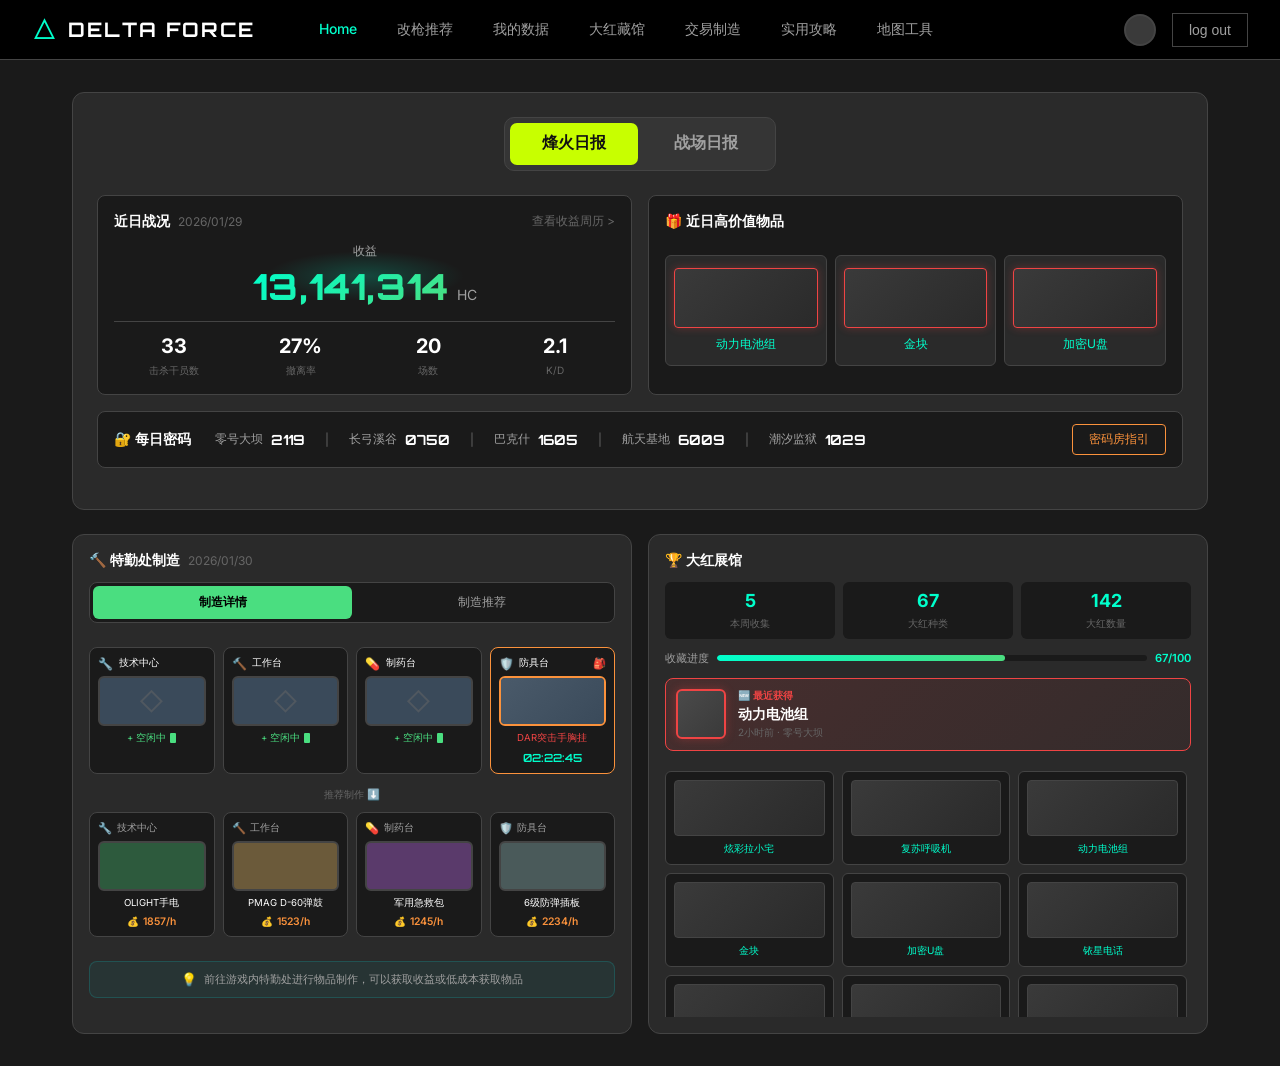
==== commit 66a1a664: "Add files via upload" ====
--- a/desktop/index.html
+++ b/desktop/index.html
@@ -621,187 +621,12 @@
             </div>
         </section>
 
-        <!-- Gun Builds Section -->
+        <!-- Gun Builds Section - V1.0 隐藏 -->
+        <!-- 
         <section class="gun-builds-section">
-            <div class="section-header">
-                <span class="section-title">🔧 改枪码推荐</span>
-                <a href="gun-builds.html" class="view-link">查看更多 ></a>
-            </div>
-            
-            <!-- 烽火地带改枪推荐 -->
-            <div id="gun-builds-fenguo">
-                <!-- 枪械选择栏 - 烽火 -->
-                <div class="gun-selector" id="gun-selector-fh">
-                    <div class="gun-tab active" data-gun="mp5">
-                        <div class="gun-tab-image"></div>
-                        <span class="gun-tab-name">MP5</span>
-                    </div>
-                    <div class="gun-tab" data-gun="ak74">
-                        <div class="gun-tab-image"></div>
-                        <span class="gun-tab-name">AK-74M</span>
-                    </div>
-                    <div class="gun-tab" data-gun="m4a1">
-                        <div class="gun-tab-image"></div>
-                        <span class="gun-tab-name">M4A1</span>
-                    </div>
-                    <div class="gun-tab" data-gun="scar">
-                        <div class="gun-tab-image"></div>
-                        <span class="gun-tab-name">SCAR-H</span>
-                    </div>
-                    <div class="gun-tab" data-gun="vss">
-                        <div class="gun-tab-image"></div>
-                        <span class="gun-tab-name">VSS</span>
-                    </div>
-                </div>
-                
-                <!-- 改装方案区 - 烽火（两个方案） -->
-                <div class="gun-builds-content" id="gun-builds-content-fh-home">
-                    <!-- 性价比改法 -->
-                    <div class="build-card budget">
-                        <button class="copy-code-btn-float">复制</button>
-                        <div class="build-header">
-                            <span class="build-type budget-type">💰 85K 性价比改法</span>
-                            <div class="build-tags">
-                                <span class="build-tag">中近距离</span>
-                                <span class="build-tag">满腰射</span>
-                            </div>
-                        </div>
-                        <div class="build-gun-image"></div>
-                        <div class="build-details">
-                            <div class="build-radar">
-                                <canvas class="radar-chart" id="radar-budget-home"></canvas>
-                                <div class="radar-labels">
-                                    <span class="radar-label label-top">后坐力控制</span>
-                                    <span class="radar-label label-right-top">操控速度</span>
-                                    <span class="radar-label label-right-bottom">射程优势</span>
-                                    <span class="radar-label label-left-bottom">持枪稳定性</span>
-                                    <span class="radar-label label-left-top">射速</span>
-                                </div>
-                            </div>
-                            <div class="build-attachments">
-                                <div class="attachment-icon" title="枪口"></div>
-                                <div class="attachment-icon" title="瞄具"></div>
-                                <div class="attachment-icon" title="握把"></div>
-                                <div class="attachment-icon" title="弹匣"></div>
-                                <div class="attachment-icon" title="枪托"></div>
-                                <div class="attachment-icon" title="护木"></div>
-                                <div class="attachment-icon" title="激光"></div>
-                                <div class="attachment-icon" title="战术"></div>
-                            </div>
-                        </div>
-                        <div class="build-footer">
-                            <button class="view-detail-btn">查看改装详情</button>
-                        </div>
-                    </div>
-                    
-                    <!-- 满改方案 -->
-                    <div class="build-card premium">
-                        <button class="copy-code-btn-float">复制</button>
-                        <div class="build-header">
-                            <span class="build-type premium-type">💎 157K 满改方案</span>
-                            <div class="build-tags">
-                                <span class="build-tag">长距离</span>
-                                <span class="build-tag">高精准</span>
-                            </div>
-                        </div>
-                        <div class="build-gun-image"></div>
-                        <div class="build-details">
-                            <div class="build-radar">
-                                <canvas class="radar-chart" id="radar-premium-home"></canvas>
-                                <div class="radar-labels">
-                                    <span class="radar-label label-top">后坐力控制</span>
-                                    <span class="radar-label label-right-top">操控速度</span>
-                                    <span class="radar-label label-right-bottom">射程优势</span>
-                                    <span class="radar-label label-left-bottom">持枪稳定性</span>
-                                    <span class="radar-label label-left-top">射速</span>
-                                </div>
-                            </div>
-                            <div class="build-attachments">
-                                <div class="attachment-icon" title="枪口"></div>
-                                <div class="attachment-icon" title="瞄具"></div>
-                                <div class="attachment-icon" title="握把"></div>
-                                <div class="attachment-icon" title="弹匣"></div>
-                                <div class="attachment-icon" title="枪托"></div>
-                                <div class="attachment-icon" title="护木"></div>
-                                <div class="attachment-icon" title="激光"></div>
-                                <div class="attachment-icon" title="战术"></div>
-                            </div>
-                        </div>
-                        <div class="build-footer">
-                            <button class="view-detail-btn">查看改装详情</button>
-                        </div>
-                    </div>
-                </div>
-            </div>
-            
-            <!-- 全面战场改枪推荐（默认隐藏） -->
-            <div id="gun-builds-zhanchang" style="display: none;">
-                <!-- 枪械选择栏 - 战场 -->
-                <div class="gun-selector" id="gun-selector-zc">
-                    <div class="gun-tab active" data-gun="m4a1">
-                        <div class="gun-tab-image"></div>
-                        <span class="gun-tab-name">M4A1</span>
-                    </div>
-                    <div class="gun-tab" data-gun="ak74">
-                        <div class="gun-tab-image"></div>
-                        <span class="gun-tab-name">AK-74M</span>
-                    </div>
-                    <div class="gun-tab" data-gun="hk416">
-                        <div class="gun-tab-image"></div>
-                        <span class="gun-tab-name">HK416</span>
-                    </div>
-                    <div class="gun-tab" data-gun="aug">
-                        <div class="gun-tab-image"></div>
-                        <span class="gun-tab-name">AUG</span>
-                    </div>
-                    <div class="gun-tab" data-gun="svd">
-                        <div class="gun-tab-image"></div>
-                        <span class="gun-tab-name">SVD</span>
-                    </div>
-                </div>
-                
-                <!-- 改装方案区 - 战场（单个方案） -->
-                <div class="gun-builds-content single-build" id="gun-builds-content-zc-home">
-                    <div class="build-card single">
-                        <button class="copy-code-btn-float">复制</button>
-                        <div class="build-header">
-                            <span class="build-type single-type">🎯 推荐改装方案</span>
-                            <div class="build-tags">
-                                <span class="build-tag">中远距离</span>
-                                <span class="build-tag">高稳定</span>
-                                <span class="build-tag">PVP优化</span>
-                            </div>
-                        </div>
-                        <div class="build-gun-image"></div>
-                        <div class="build-details">
-                            <div class="build-radar">
-                                <canvas class="radar-chart" id="radar-single-home"></canvas>
-                                <div class="radar-labels">
-                                    <span class="radar-label label-top">后坐力控制</span>
-                                    <span class="radar-label label-right-top">操控速度</span>
-                                    <span class="radar-label label-right-bottom">射程优势</span>
-                                    <span class="radar-label label-left-bottom">持枪稳定性</span>
-                                    <span class="radar-label label-left-top">射速</span>
-                                </div>
-                            </div>
-                            <div class="build-attachments">
-                                <div class="attachment-icon" title="枪口"></div>
-                                <div class="attachment-icon" title="瞄具"></div>
-                                <div class="attachment-icon" title="握把"></div>
-                                <div class="attachment-icon" title="弹匣"></div>
-                                <div class="attachment-icon" title="枪托"></div>
-                                <div class="attachment-icon" title="护木"></div>
-                                <div class="attachment-icon" title="激光"></div>
-                                <div class="attachment-icon" title="战术"></div>
-                            </div>
-                        </div>
-                        <div class="build-footer">
-                            <button class="view-detail-btn">查看改装详情</button>
-                        </div>
-                    </div>
-                </div>
-            </div>
+            ... 改枪推荐区域已在V1.0版本中隐藏 ...
         </section>
+        -->
 
         <!-- Recent Matches Section (Hidden) -->
         <section class="matches-section" style="display: none;">
@@ -909,46 +734,21 @@
             </div>
         </section>
 
-        <!-- Bottom Modules - 三栏横排 -->
-        <section class="bottom-modules">
-            <!-- 交易物价 -->
+        <!-- Bottom Modules - V1.0 两栏横排（特勤处制造 + 大红展馆） -->
+        <section class="bottom-modules bottom-modules-v1">
+            <!-- 交易物价 - V1.0 隐藏 -->
+            <!--
             <div class="module-card market-price">
-                <div class="module-header">
-                    <span class="module-title">💹 交易物价</span>
-                    <a href="craft.html" class="view-link">查看更多 ></a>
-                </div>
-                <!-- 筛选栏 -->
-                <div class="market-filter-bar">
-                    <select class="market-category-select" id="market-category">
-                        <option value="all">全部分类</option>
-                        <option value="guns">枪械</option>
-                        <option value="armor">装备</option>
-                        <option value="parts">配件</option>
-                        <option value="collect">收集品</option>
-                        <option value="medical">医疗</option>
-                        <option value="ammo">弹药</option>
-                    </select>
-                    <div class="market-rank-tabs">
-                        <button class="rank-tab active" data-rank="rise">涨幅榜</button>
-                        <button class="rank-tab" data-rank="fall">跌幅榜</button>
-                    </div>
-                </div>
-                <!-- 物品列表 -->
-                <div class="market-list" id="market-list">
-                    <!-- 动态生成 -->
-                </div>
-                <!-- 迷你价格走势图 -->
-                <div class="market-mini-chart">
-                    <canvas id="market-price-chart"></canvas>
-                </div>
-            </div>
+                ... 交易物价模块已在V1.0版本中隐藏 ...
+            </div>
+            -->
 
             <!-- 特勤处制造 -->
             <div class="module-card craft">
                 <div class="module-header">
                     <span class="module-title">🔨 特勤处制造</span>
                     <span class="header-date">2026/01/30</span>
-                    <a href="craft.html" class="view-link">查看更多 ></a>
+                    <!-- V1.0 移除查看更多 -->
                 </div>
                 <!-- 主Tab切换栏：制造详情 / 制造推荐 -->
                 <div class="craft-main-tabs">
@@ -1151,12 +951,12 @@
             </div>
 
             <!-- 大红展馆 -->
-            <div class="module-card collection">
+            <div class="module-card collection collection-v1">
                 <div class="module-header">
                     <span class="module-title">🏆 大红展馆</span>
-                    <a href="#" class="view-link">查看更多 ></a>
-                </div>
-                <!-- 数据统计 -->
+                    <!-- V1.0 移除查看更多 -->
+                </div>
+                <!-- 固定区域：数据统计 -->
                 <div class="collection-stats">
                     <div class="collection-stat-item">
                         <span class="stat-value">5</span>
@@ -1171,7 +971,7 @@
                         <span class="stat-label">大红数量</span>
                     </div>
                 </div>
-                <!-- 收藏进度 -->
+                <!-- 固定区域：收藏进度 -->
                 <div class="collection-progress-mini">
                     <div class="progress-text">收藏进度</div>
                     <div class="progress-bar">
@@ -1179,7 +979,7 @@
                     </div>
                     <div class="progress-count">67/100</div>
                 </div>
-                <!-- 最近收集高亮 -->
+                <!-- 固定区域：最近收集高亮 -->
                 <div class="collection-recent-highlight">
                     <div class="recent-highlight-image"></div>
                     <div class="recent-highlight-info">
@@ -1188,43 +988,70 @@
                         <span class="recent-highlight-time">2小时前 · 零号大坝</span>
                     </div>
                 </div>
-                <!-- 展示区域 3x3 -->
-                <div class="collection-grid-mini">
-                    <div class="collection-item-mini">
-                        <div class="collection-image-mini"></div>
-                        <span class="collection-name-mini">炫彩拉小宅</span>
-                    </div>
-                    <div class="collection-item-mini">
-                        <div class="collection-image-mini"></div>
-                        <span class="collection-name-mini">复苏呼吸机</span>
-                    </div>
-                    <div class="collection-item-mini">
-                        <div class="collection-image-mini"></div>
-                        <span class="collection-name-mini">动力电池组</span>
-                    </div>
-                    <div class="collection-item-mini">
-                        <div class="collection-image-mini"></div>
-                        <span class="collection-name-mini">金块</span>
-                    </div>
-                    <div class="collection-item-mini">
-                        <div class="collection-image-mini"></div>
-                        <span class="collection-name-mini">加密U盘</span>
-                    </div>
-                    <div class="collection-item-mini">
-                        <div class="collection-image-mini"></div>
-                        <span class="collection-name-mini">铱星电话</span>
-                    </div>
-                    <div class="collection-item-mini">
-                        <div class="collection-image-mini"></div>
-                        <span class="collection-name-mini">稀有芯片</span>
-                    </div>
-                    <div class="collection-item-mini">
-                        <div class="collection-image-mini"></div>
-                        <span class="collection-name-mini">黄金密匙</span>
-                    </div>
-                    <div class="collection-item-mini">
-                        <div class="collection-image-mini"></div>
-                        <span class="collection-name-mini">核心模块</span>
+                <!-- 滚动区域：大红列表 -->
+                <div class="collection-scroll-wrapper">
+                    <div class="collection-grid-mini">
+                        <div class="collection-item-mini">
+                            <div class="collection-image-mini"></div>
+                            <span class="collection-name-mini">炫彩拉小宅</span>
+                        </div>
+                        <div class="collection-item-mini">
+                            <div class="collection-image-mini"></div>
+                            <span class="collection-name-mini">复苏呼吸机</span>
+                        </div>
+                        <div class="collection-item-mini">
+                            <div class="collection-image-mini"></div>
+                            <span class="collection-name-mini">动力电池组</span>
+                        </div>
+                        <div class="collection-item-mini">
+                            <div class="collection-image-mini"></div>
+                            <span class="collection-name-mini">金块</span>
+                        </div>
+                        <div class="collection-item-mini">
+                            <div class="collection-image-mini"></div>
+                            <span class="collection-name-mini">加密U盘</span>
+                        </div>
+                        <div class="collection-item-mini">
+                            <div class="collection-image-mini"></div>
+                            <span class="collection-name-mini">铱星电话</span>
+                        </div>
+                        <div class="collection-item-mini">
+                            <div class="collection-image-mini"></div>
+                            <span class="collection-name-mini">稀有芯片</span>
+                        </div>
+                        <div class="collection-item-mini">
+                            <div class="collection-image-mini"></div>
+                            <span class="collection-name-mini">黄金密匙</span>
+                        </div>
+                        <div class="collection-item-mini">
+                            <div class="collection-image-mini"></div>
+                            <span class="collection-name-mini">核心模块</span>
+                        </div>
+                        <!-- 更多大红物品 -->
+                        <div class="collection-item-mini">
+                            <div class="collection-image-mini"></div>
+                            <span class="collection-name-mini">量子芯片</span>
+                        </div>
+                        <div class="collection-item-mini">
+                            <div class="collection-image-mini"></div>
+                            <span class="collection-name-mini">钛合金框架</span>
+                        </div>
+                        <div class="collection-item-mini">
+                            <div class="collection-image-mini"></div>
+                            <span class="collection-name-mini">军用处理器</span>
+                        </div>
+                        <div class="collection-item-mini">
+                            <div class="collection-image-mini"></div>
+                            <span class="collection-name-mini">加密硬盘</span>
+                        </div>
+                        <div class="collection-item-mini">
+                            <div class="collection-image-mini"></div>
+                            <span class="collection-name-mini">高能电池</span>
+                        </div>
+                        <div class="collection-item-mini">
+                            <div class="collection-image-mini"></div>
+                            <span class="collection-name-mini">精密仪器</span>
+                        </div>
                     </div>
                 </div>
             </div>
--- a/desktop/main.css
+++ b/desktop/main.css
@@ -3097,3 +3097,54 @@
     color: var(--text-secondary);
     font-size: 0.9rem;
 }
+
+/* ============================================
+   V1.0 版本 - 两栏布局（特勤处制造 + 大红展馆）
+   ============================================ */
+.bottom-modules.bottom-modules-v1 {
+    display: grid;
+    grid-template-columns: repeat(2, 1fr);
+    gap: 1rem;
+}
+
+.bottom-modules.bottom-modules-v1 .module-card {
+    min-height: auto;
+}
+
+/* ============================================
+   V1.0 版本 - 大红展馆滚动区域
+   ============================================ */
+.module-card.collection.collection-v1 {
+    display: flex;
+    flex-direction: column;
+    max-height: 500px;
+}
+
+/* 滚动容器 */
+.collection-scroll-wrapper {
+    flex: 1;
+    overflow-y: auto;
+    min-height: 0;
+    margin-top: 0.5rem;
+    padding-right: 0.25rem;
+    scrollbar-width: thin;
+    scrollbar-color: var(--accent-cyan) var(--bg-dark);
+}
+
+.collection-scroll-wrapper::-webkit-scrollbar {
+    width: 6px;
+}
+
+.collection-scroll-wrapper::-webkit-scrollbar-track {
+    background: var(--bg-dark);
+    border-radius: 3px;
+}
+
+.collection-scroll-wrapper::-webkit-scrollbar-thumb {
+    background: var(--accent-cyan);
+    border-radius: 3px;
+}
+
+.collection-scroll-wrapper::-webkit-scrollbar-thumb:hover {
+    background: var(--accent-green);
+}
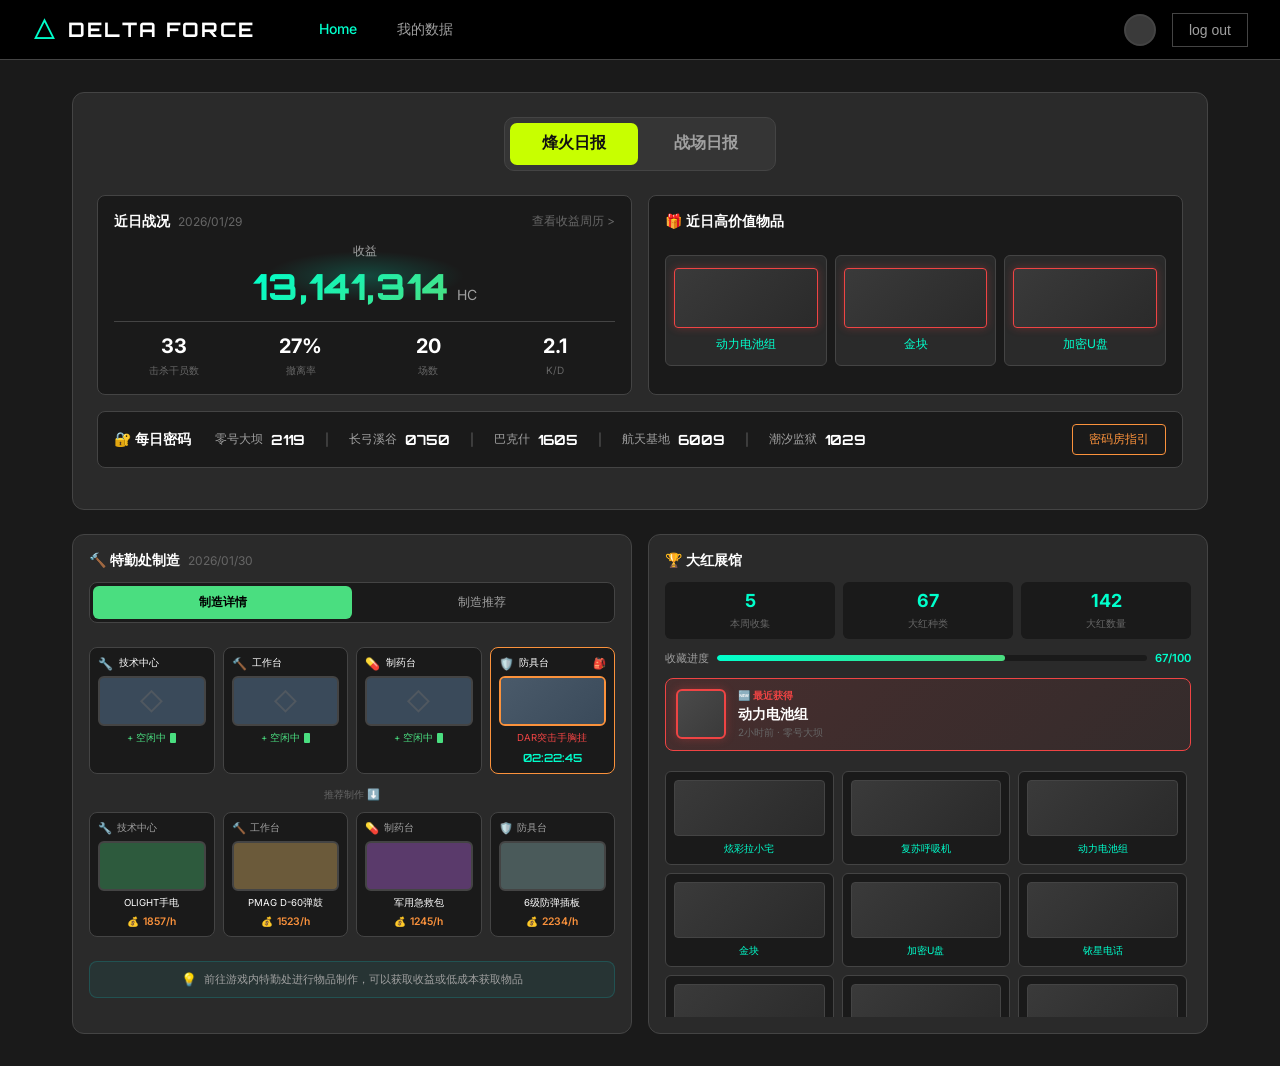
==== commit b1f09d15: "Add files via upload" ====
--- a/desktop/index.html
+++ b/desktop/index.html
@@ -17,12 +17,13 @@
             </div>
             <div class="nav-links">
                 <a href="index.html" class="nav-link active">Home</a>
-                <a href="gun-builds.html" class="nav-link">改枪推荐</a>
+                <!-- V1.0 隐藏以下导航 -->
+                <!-- <a href="gun-builds.html" class="nav-link">改枪推荐</a> -->
                 <a href="my-data.html" class="nav-link">我的数据</a>
-                <a href="collection.html" class="nav-link">大红藏馆</a>
-                <a href="craft.html" class="nav-link">交易制造</a>
-                <a href="guide.html" class="nav-link">实用攻略</a>
-                <a href="map-tools.html" class="nav-link">地图工具</a>
+                <!-- <a href="collection.html" class="nav-link">大红藏馆</a> -->
+                <!-- <a href="craft.html" class="nav-link">交易制造</a> -->
+                <!-- <a href="guide.html" class="nav-link">实用攻略</a> -->
+                <!-- <a href="map-tools.html" class="nav-link">地图工具</a> -->
             </div>
         </div>
         <div class="nav-right">
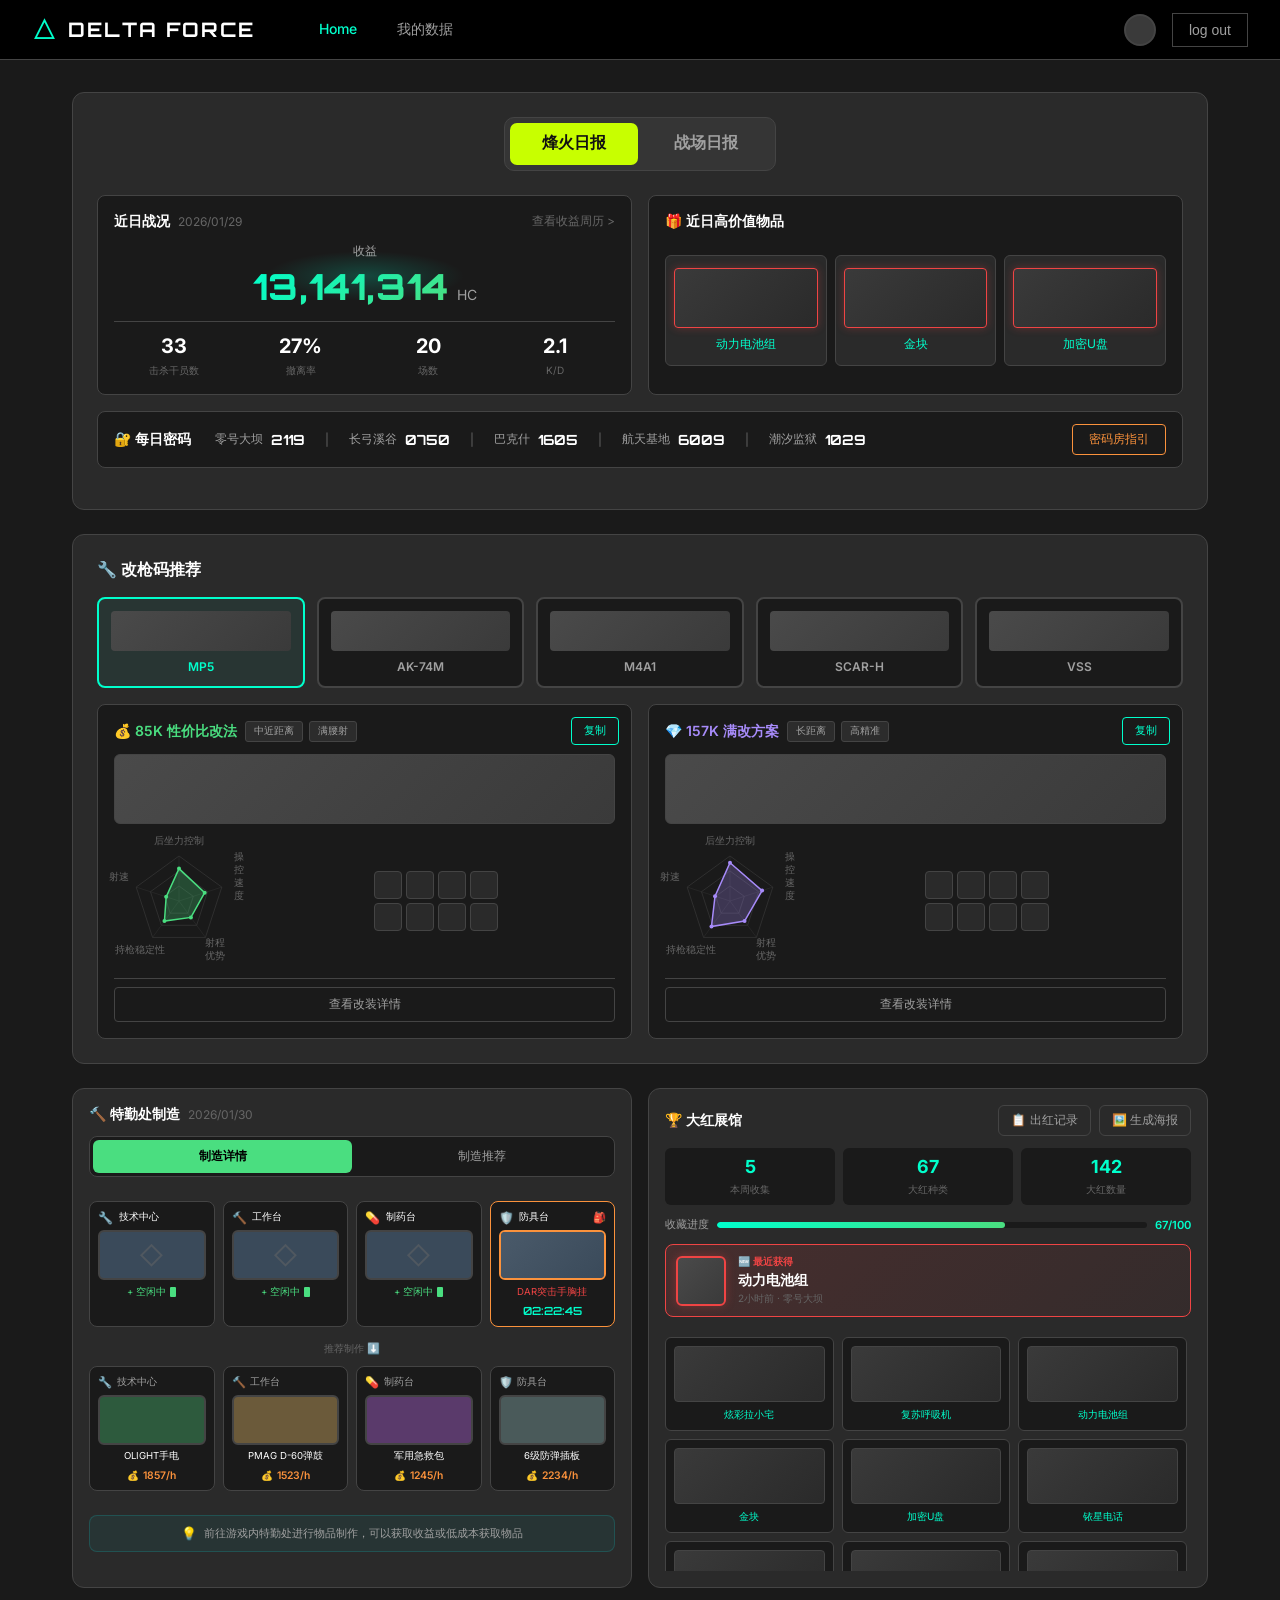
==== commit e8725821: "Add files via upload" ====
--- a/desktop/index.html
+++ b/desktop/index.html
@@ -4,7 +4,7 @@
     <meta charset="UTF-8">
     <meta name="viewport" content="width=device-width, initial-scale=1.0">
     <title>Delta Force - Home</title>
-    <link rel="stylesheet" href="main.css?v=37">
+    <link rel="stylesheet" href="main.css?v=38">
     <link href="https://fonts.googleapis.com/css2?family=Inter:wght@400;500;600;700;800&family=Orbitron:wght@500;700&display=swap" rel="stylesheet">
 </head>
 <body>
@@ -622,12 +622,188 @@
             </div>
         </section>
 
-        <!-- Gun Builds Section - V1.0 隐藏 -->
-        <!-- 
+        <!-- Gun Builds Section -->
         <section class="gun-builds-section">
-            ... 改枪推荐区域已在V1.0版本中隐藏 ...
+            <div class="section-header">
+                <span class="section-title">🔧 改枪码推荐</span>
+                <!-- V1.0 隐藏查看更多 -->
+                <!-- <a href="gun-builds.html" class="view-link">查看更多 ></a> -->
+            </div>
+            
+            <!-- 烽火地带改枪推荐 -->
+            <div id="gun-builds-fenguo">
+                <!-- 枪械选择栏 - 烽火 -->
+                <div class="gun-selector" id="gun-selector-fh">
+                    <div class="gun-tab active" data-gun="mp5">
+                        <div class="gun-tab-image"></div>
+                        <span class="gun-tab-name">MP5</span>
+                    </div>
+                    <div class="gun-tab" data-gun="ak74">
+                        <div class="gun-tab-image"></div>
+                        <span class="gun-tab-name">AK-74M</span>
+                    </div>
+                    <div class="gun-tab" data-gun="m4a1">
+                        <div class="gun-tab-image"></div>
+                        <span class="gun-tab-name">M4A1</span>
+                    </div>
+                    <div class="gun-tab" data-gun="scar">
+                        <div class="gun-tab-image"></div>
+                        <span class="gun-tab-name">SCAR-H</span>
+                    </div>
+                    <div class="gun-tab" data-gun="vss">
+                        <div class="gun-tab-image"></div>
+                        <span class="gun-tab-name">VSS</span>
+                    </div>
+                </div>
+                
+                <!-- 改装方案区 - 烽火（两个方案） -->
+                <div class="gun-builds-content" id="gun-builds-content-fh-home">
+                    <!-- 性价比改法 -->
+                    <div class="build-card budget">
+                        <button class="copy-code-btn-float">复制</button>
+                        <div class="build-header">
+                            <span class="build-type budget-type">💰 85K 性价比改法</span>
+                            <div class="build-tags">
+                                <span class="build-tag">中近距离</span>
+                                <span class="build-tag">满腰射</span>
+                            </div>
+                        </div>
+                        <div class="build-gun-image"></div>
+                        <div class="build-details">
+                            <div class="build-radar">
+                                <canvas class="radar-chart" id="radar-budget-home"></canvas>
+                                <div class="radar-labels">
+                                    <span class="radar-label label-top">后坐力控制</span>
+                                    <span class="radar-label label-right-top">操控速度</span>
+                                    <span class="radar-label label-right-bottom">射程优势</span>
+                                    <span class="radar-label label-left-bottom">持枪稳定性</span>
+                                    <span class="radar-label label-left-top">射速</span>
+                                </div>
+                            </div>
+                            <div class="build-attachments">
+                                <div class="attachment-icon" title="枪口"></div>
+                                <div class="attachment-icon" title="瞄具"></div>
+                                <div class="attachment-icon" title="握把"></div>
+                                <div class="attachment-icon" title="弹匣"></div>
+                                <div class="attachment-icon" title="枪托"></div>
+                                <div class="attachment-icon" title="护木"></div>
+                                <div class="attachment-icon" title="激光"></div>
+                                <div class="attachment-icon" title="战术"></div>
+                            </div>
+                        </div>
+                        <div class="build-footer">
+                            <button class="view-detail-btn">查看改装详情</button>
+                        </div>
+                    </div>
+                    
+                    <!-- 满改方案 -->
+                    <div class="build-card premium">
+                        <button class="copy-code-btn-float">复制</button>
+                        <div class="build-header">
+                            <span class="build-type premium-type">💎 157K 满改方案</span>
+                            <div class="build-tags">
+                                <span class="build-tag">长距离</span>
+                                <span class="build-tag">高精准</span>
+                            </div>
+                        </div>
+                        <div class="build-gun-image"></div>
+                        <div class="build-details">
+                            <div class="build-radar">
+                                <canvas class="radar-chart" id="radar-premium-home"></canvas>
+                                <div class="radar-labels">
+                                    <span class="radar-label label-top">后坐力控制</span>
+                                    <span class="radar-label label-right-top">操控速度</span>
+                                    <span class="radar-label label-right-bottom">射程优势</span>
+                                    <span class="radar-label label-left-bottom">持枪稳定性</span>
+                                    <span class="radar-label label-left-top">射速</span>
+                                </div>
+                            </div>
+                            <div class="build-attachments">
+                                <div class="attachment-icon" title="枪口"></div>
+                                <div class="attachment-icon" title="瞄具"></div>
+                                <div class="attachment-icon" title="握把"></div>
+                                <div class="attachment-icon" title="弹匣"></div>
+                                <div class="attachment-icon" title="枪托"></div>
+                                <div class="attachment-icon" title="护木"></div>
+                                <div class="attachment-icon" title="激光"></div>
+                                <div class="attachment-icon" title="战术"></div>
+                            </div>
+                        </div>
+                        <div class="build-footer">
+                            <button class="view-detail-btn">查看改装详情</button>
+                        </div>
+                    </div>
+                </div>
+            </div>
+            
+            <!-- 全面战场改枪推荐（默认隐藏） -->
+            <div id="gun-builds-zhanchang" style="display: none;">
+                <!-- 枪械选择栏 - 战场 -->
+                <div class="gun-selector" id="gun-selector-zc">
+                    <div class="gun-tab active" data-gun="m4a1">
+                        <div class="gun-tab-image"></div>
+                        <span class="gun-tab-name">M4A1</span>
+                    </div>
+                    <div class="gun-tab" data-gun="ak74">
+                        <div class="gun-tab-image"></div>
+                        <span class="gun-tab-name">AK-74M</span>
+                    </div>
+                    <div class="gun-tab" data-gun="hk416">
+                        <div class="gun-tab-image"></div>
+                        <span class="gun-tab-name">HK416</span>
+                    </div>
+                    <div class="gun-tab" data-gun="aug">
+                        <div class="gun-tab-image"></div>
+                        <span class="gun-tab-name">AUG</span>
+                    </div>
+                    <div class="gun-tab" data-gun="svd">
+                        <div class="gun-tab-image"></div>
+                        <span class="gun-tab-name">SVD</span>
+                    </div>
+                </div>
+                
+                <!-- 改装方案区 - 战场（单个方案） -->
+                <div class="gun-builds-content single-build" id="gun-builds-content-zc-home">
+                    <div class="build-card single">
+                        <button class="copy-code-btn-float">复制</button>
+                        <div class="build-header">
+                            <span class="build-type single-type">🎯 推荐改装方案</span>
+                            <div class="build-tags">
+                                <span class="build-tag">中远距离</span>
+                                <span class="build-tag">高稳定</span>
+                                <span class="build-tag">PVP优化</span>
+                            </div>
+                        </div>
+                        <div class="build-gun-image"></div>
+                        <div class="build-details">
+                            <div class="build-radar">
+                                <canvas class="radar-chart" id="radar-single-home"></canvas>
+                                <div class="radar-labels">
+                                    <span class="radar-label label-top">后坐力控制</span>
+                                    <span class="radar-label label-right-top">操控速度</span>
+                                    <span class="radar-label label-right-bottom">射程优势</span>
+                                    <span class="radar-label label-left-bottom">持枪稳定性</span>
+                                    <span class="radar-label label-left-top">射速</span>
+                                </div>
+                            </div>
+                            <div class="build-attachments">
+                                <div class="attachment-icon" title="枪口"></div>
+                                <div class="attachment-icon" title="瞄具"></div>
+                                <div class="attachment-icon" title="握把"></div>
+                                <div class="attachment-icon" title="弹匣"></div>
+                                <div class="attachment-icon" title="枪托"></div>
+                                <div class="attachment-icon" title="护木"></div>
+                                <div class="attachment-icon" title="激光"></div>
+                                <div class="attachment-icon" title="战术"></div>
+                            </div>
+                        </div>
+                        <div class="build-footer">
+                            <button class="view-detail-btn">查看改装详情</button>
+                        </div>
+                    </div>
+                </div>
+            </div>
         </section>
-        -->
 
         <!-- Recent Matches Section (Hidden) -->
         <section class="matches-section" style="display: none;">
@@ -955,7 +1131,10 @@
             <div class="module-card collection collection-v1">
                 <div class="module-header">
                     <span class="module-title">🏆 大红展馆</span>
-                    <!-- V1.0 移除查看更多 -->
+                    <div class="module-header-actions">
+                        <button class="collection-action-btn">📋 出红记录</button>
+                        <button class="collection-action-btn">🖼️ 生成海报</button>
+                    </div>
                 </div>
                 <!-- 固定区域：数据统计 -->
                 <div class="collection-stats">
@@ -1059,7 +1238,247 @@
         </section>
     </main>
 
+    <!-- 生成海报弹窗 -->
+    <div class="poster-modal-overlay" id="poster-modal-overlay">
+        <div class="poster-modal">
+            <div class="poster-modal-header">
+                <span class="poster-modal-title">🖼️ 大红藏馆海报</span>
+                <span class="poster-modal-close" id="poster-modal-close">✕</span>
+            </div>
+            
+            <!-- 海报预览区域 -->
+            <div class="poster-preview-area">
+                <div class="poster-placeholder">
+                    <div class="poster-content">
+                        <div class="poster-header-section">
+                            <div class="poster-logo">△ DELTA FORCE</div>
+                            <div class="poster-title-text">大红藏馆</div>
+                        </div>
+                        <div class="poster-stats-section">
+                            <div class="poster-stat">
+                                <span class="poster-stat-value">67</span>
+                                <span class="poster-stat-label">大红种类</span>
+                            </div>
+                            <div class="poster-stat">
+                                <span class="poster-stat-value">142</span>
+                                <span class="poster-stat-label">大红数量</span>
+                            </div>
+                            <div class="poster-stat">
+                                <span class="poster-stat-value">67%</span>
+                                <span class="poster-stat-label">收藏进度</span>
+                            </div>
+                        </div>
+                        <div class="poster-items-section">
+                            <div class="poster-item-row">
+                                <div class="poster-item-img"></div>
+                                <div class="poster-item-img"></div>
+                                <div class="poster-item-img"></div>
+                                <div class="poster-item-img"></div>
+                            </div>
+                        </div>
+                        <div class="poster-footer-section">
+                            <span class="poster-date">2026/01/30</span>
+                            <span class="poster-watermark">Generated by Delta Force Tracker</span>
+                        </div>
+                    </div>
+                </div>
+            </div>
+            
+            <!-- 分享按钮区域 -->
+            <div class="poster-share-actions">
+                <button class="poster-share-btn save-btn" id="poster-save-btn">
+                    <span class="share-icon">💾</span>
+                    <span class="share-text">保存图片</span>
+                </button>
+                <button class="poster-share-btn x-btn" id="poster-x-btn">
+                    <span class="share-icon">𝕏</span>
+                    <span class="share-text">分享到 X</span>
+                </button>
+                <button class="poster-share-btn facebook-btn" id="poster-facebook-btn">
+                    <span class="share-icon">f</span>
+                    <span class="share-text">Facebook</span>
+                </button>
+                <button class="poster-share-btn reddit-btn" id="poster-reddit-btn">
+                    <span class="share-icon">🔴</span>
+                    <span class="share-text">Reddit</span>
+                </button>
+            </div>
+        </div>
+    </div>
+
+    <!-- 出红记录弹窗 -->
+    <div class="record-modal-overlay" id="record-modal-overlay">
+        <div class="record-modal">
+            <div class="record-modal-header">
+                <span class="record-modal-title">📋 大红解锁记录</span>
+                <span class="record-modal-close" id="record-modal-close">✕</span>
+            </div>
+            
+            <!-- 筛选栏 -->
+            <div class="record-filters">
+                <!-- 藏品名称筛选 -->
+                <div class="record-filter-item">
+                    <div class="filter-dropdown" id="filter-name-dropdown">
+                        <button class="filter-btn" id="filter-name-btn">
+                            <span class="filter-label">藏品名称</span>
+                            <span class="filter-arrow">▼</span>
+                        </button>
+                        <div class="filter-dropdown-menu" id="filter-name-menu">
+                            <div class="filter-option" data-value="">全部藏品</div>
+                            <div class="filter-option" data-value="呼吸机">呼吸机</div>
+                            <div class="filter-option" data-value="棘龙爪化石">棘龙爪化石</div>
+                            <div class="filter-option" data-value="赛伊德的怀表">赛伊德的怀表</div>
+                            <div class="filter-option" data-value="动力电池组">动力电池组</div>
+                            <div class="filter-option" data-value="万足金条">万足金条</div>
+                            <div class="filter-option" data-value="名贵机械表">名贵机械表</div>
+                            <div class="filter-option" data-value="量子芯片">量子芯片</div>
+                            <div class="filter-option" data-value="钛合金框架">钛合金框架</div>
+                        </div>
+                    </div>
+                </div>
+                
+                <!-- 价值排序 -->
+                <div class="record-filter-item">
+                    <button class="filter-btn sort-btn" id="filter-value-btn" data-sort="none">
+                        <span class="filter-label">价值</span>
+                        <span class="sort-icon">⇅</span>
+                    </button>
+                </div>
+                
+                <!-- 解锁时间排序 -->
+                <div class="record-filter-item">
+                    <button class="filter-btn sort-btn" id="filter-time-btn" data-sort="none">
+                        <span class="filter-label">解锁时间</span>
+                        <span class="sort-icon">⇅</span>
+                    </button>
+                </div>
+                
+                <!-- 解锁地点筛选 -->
+                <div class="record-filter-item">
+                    <div class="filter-dropdown" id="filter-location-dropdown">
+                        <button class="filter-btn" id="filter-location-btn">
+                            <span class="filter-label">解锁地点</span>
+                            <span class="filter-arrow">▼</span>
+                        </button>
+                        <div class="filter-dropdown-menu" id="filter-location-menu">
+                            <div class="filter-option" data-value="">全部地点</div>
+                            <div class="filter-option" data-value="零号大坝-常规">零号大坝-常规</div>
+                            <div class="filter-option" data-value="零号大坝-机密">零号大坝-机密</div>
+                            <div class="filter-option" data-value="长弓溪谷-常规">长弓溪谷-常规</div>
+                            <div class="filter-option" data-value="长弓溪谷-机密">长弓溪谷-机密</div>
+                            <div class="filter-option" data-value="巴克什-常规">巴克什-常规</div>
+                            <div class="filter-option" data-value="巴克什-机密">巴克什-机密</div>
+                            <div class="filter-option" data-value="航天基地-常规">航天基地-常规</div>
+                            <div class="filter-option" data-value="航天基地-机密">航天基地-机密</div>
+                        </div>
+                    </div>
+                </div>
+            </div>
+            
+            <!-- 记录列表 -->
+            <div class="record-list" id="record-list">
+                <!-- 记录项 -->
+                <div class="record-item">
+                    <div class="record-item-image">
+                        <div class="record-image-placeholder">🐱</div>
+                    </div>
+                    <div class="record-item-name">呼吸机</div>
+                    <div class="record-item-value">
+                        <span class="value-icon">💰</span>
+                        <span class="value-num">439,468</span>
+                    </div>
+                    <div class="record-item-time">2025-10-16</div>
+                    <div class="record-item-location">零号大坝-常规</div>
+                </div>
+                <div class="record-item">
+                    <div class="record-item-image">
+                        <div class="record-image-placeholder">🦴</div>
+                    </div>
+                    <div class="record-item-name">棘龙爪化石</div>
+                    <div class="record-item-value">
+                        <span class="value-icon">💰</span>
+                        <span class="value-num">341,618</span>
+                    </div>
+                    <div class="record-item-time">2025-12-16</div>
+                    <div class="record-item-location">零号大坝-常规</div>
+                </div>
+                <div class="record-item">
+                    <div class="record-item-image">
+                        <div class="record-image-placeholder">⌚</div>
+                    </div>
+                    <div class="record-item-name">赛伊德的怀表</div>
+                    <div class="record-item-value">
+                        <span class="value-icon">💰</span>
+                        <span class="value-num">211,760</span>
+                    </div>
+                    <div class="record-item-time">2025-12-16</div>
+                    <div class="record-item-location">零号大坝-机密</div>
+                </div>
+                <div class="record-item">
+                    <div class="record-item-image">
+                        <div class="record-image-placeholder">🔋</div>
+                    </div>
+                    <div class="record-item-name">动力电池组</div>
+                    <div class="record-item-value">
+                        <span class="value-icon">💰</span>
+                        <span class="value-num">3,242,918</span>
+                    </div>
+                    <div class="record-item-time">2025-12-18</div>
+                    <div class="record-item-location">零号大坝-机密</div>
+                </div>
+                <div class="record-item">
+                    <div class="record-item-image">
+                        <div class="record-image-placeholder">🥇</div>
+                    </div>
+                    <div class="record-item-name">万足金条</div>
+                    <div class="record-item-value">
+                        <span class="value-icon">💰</span>
+                        <span class="value-num">326,040</span>
+                    </div>
+                    <div class="record-item-time">2025-12-21</div>
+                    <div class="record-item-location">零号大坝-机密</div>
+                </div>
+                <div class="record-item">
+                    <div class="record-item-image">
+                        <div class="record-image-placeholder">⌚</div>
+                    </div>
+                    <div class="record-item-name">名贵机械表</div>
+                    <div class="record-item-value">
+                        <span class="value-icon">💰</span>
+                        <span class="value-num">207,181</span>
+                    </div>
+                    <div class="record-item-time">2025-12-21</div>
+                    <div class="record-item-location">零号大坝-机密</div>
+                </div>
+                <div class="record-item">
+                    <div class="record-item-image">
+                        <div class="record-image-placeholder">💎</div>
+                    </div>
+                    <div class="record-item-name">量子芯片</div>
+                    <div class="record-item-value">
+                        <span class="value-icon">💰</span>
+                        <span class="value-num">512,300</span>
+                    </div>
+                    <div class="record-item-time">2025-12-25</div>
+                    <div class="record-item-location">长弓溪谷-机密</div>
+                </div>
+                <div class="record-item">
+                    <div class="record-item-image">
+                        <div class="record-image-placeholder">🔩</div>
+                    </div>
+                    <div class="record-item-name">钛合金框架</div>
+                    <div class="record-item-value">
+                        <span class="value-icon">💰</span>
+                        <span class="value-num">189,500</span>
+                    </div>
+                    <div class="record-item-time">2026-01-05</div>
+                    <div class="record-item-location">巴克什-常规</div>
+                </div>
+            </div>
+        </div>
+    </div>
+
     <script src="../shared/mock-data.js?v=1"></script>
-    <script src="main.js?v=18"></script>
+    <script src="main.js?v=19"></script>
 </body>
 </html>
--- a/desktop/main.css
+++ b/desktop/main.css
@@ -3120,6 +3120,30 @@
     max-height: 500px;
 }
 
+/* 大红展馆头部按钮 */
+.module-header-actions {
+    display: flex;
+    gap: 0.5rem;
+}
+
+.collection-action-btn {
+    padding: 0.4rem 0.75rem;
+    font-size: 0.75rem;
+    background: var(--bg-card-secondary);
+    border: 1px solid var(--border-color);
+    border-radius: 6px;
+    color: var(--text-secondary);
+    cursor: pointer;
+    transition: all 0.2s ease;
+    white-space: nowrap;
+}
+
+.collection-action-btn:hover {
+    background: var(--accent-cyan);
+    color: #000;
+    border-color: var(--accent-cyan);
+}
+
 /* 滚动容器 */
 .collection-scroll-wrapper {
     flex: 1;
@@ -3148,3 +3172,503 @@
 .collection-scroll-wrapper::-webkit-scrollbar-thumb:hover {
     background: var(--accent-green);
 }
+
+/* ============================================
+   出红记录弹窗
+   ============================================ */
+.record-modal-overlay {
+    display: none;
+    position: fixed;
+    top: 0;
+    left: 0;
+    right: 0;
+    bottom: 0;
+    background: rgba(0, 0, 0, 0.7);
+    z-index: 1000;
+    justify-content: center;
+    align-items: center;
+}
+
+.record-modal-overlay.active {
+    display: flex;
+}
+
+.record-modal {
+    width: 90%;
+    max-width: 700px;
+    max-height: 80vh;
+    background: var(--bg-card);
+    border-radius: 12px;
+    display: flex;
+    flex-direction: column;
+    animation: fadeInModal 0.2s ease-out;
+    border: 1px solid var(--border-color);
+}
+
+@keyframes fadeInModal {
+    from {
+        opacity: 0;
+        transform: scale(0.95);
+    }
+    to {
+        opacity: 1;
+        transform: scale(1);
+    }
+}
+
+.record-modal-header {
+    display: flex;
+    justify-content: space-between;
+    align-items: center;
+    padding: 1rem 1.5rem;
+    border-bottom: 1px solid var(--border-color);
+    flex-shrink: 0;
+}
+
+.record-modal-title {
+    font-size: 1.1rem;
+    font-weight: 600;
+    color: var(--text-primary);
+}
+
+.record-modal-close {
+    font-size: 1.25rem;
+    color: var(--text-secondary);
+    cursor: pointer;
+    padding: 4px 8px;
+    border-radius: 4px;
+    transition: all 0.2s;
+}
+
+.record-modal-close:hover {
+    background: rgba(255, 255, 255, 0.1);
+    color: var(--text-primary);
+}
+
+/* 筛选栏 */
+.record-filters {
+    display: flex;
+    gap: 0.75rem;
+    padding: 1rem 1.5rem;
+    border-bottom: 1px solid var(--border-color);
+    flex-shrink: 0;
+}
+
+.record-filter-item {
+    position: relative;
+}
+
+.filter-btn {
+    display: flex;
+    align-items: center;
+    gap: 0.5rem;
+    padding: 0.5rem 1rem;
+    background: var(--bg-card-secondary);
+    border: 1px solid var(--border-color);
+    border-radius: 8px;
+    color: var(--text-secondary);
+    cursor: pointer;
+    transition: all 0.2s;
+    font-size: 0.875rem;
+}
+
+.filter-btn:hover {
+    border-color: var(--accent-cyan);
+    color: var(--text-primary);
+}
+
+.filter-btn.active {
+    border-color: var(--accent-cyan);
+    background: rgba(0, 212, 170, 0.1);
+    color: var(--accent-cyan);
+}
+
+.filter-arrow {
+    font-size: 0.7rem;
+    transition: transform 0.2s;
+}
+
+.filter-dropdown.open .filter-arrow {
+    transform: rotate(180deg);
+}
+
+.sort-icon {
+    font-size: 0.875rem;
+}
+
+.sort-btn[data-sort="asc"] .sort-icon::after {
+    content: "↑";
+}
+
+.sort-btn[data-sort="desc"] .sort-icon::after {
+    content: "↓";
+}
+
+/* 下拉菜单 */
+.filter-dropdown-menu {
+    display: none;
+    position: absolute;
+    top: 100%;
+    left: 0;
+    margin-top: 4px;
+    min-width: 160px;
+    background: var(--bg-card);
+    border: 1px solid var(--border-color);
+    border-radius: 8px;
+    box-shadow: 0 4px 20px rgba(0, 0, 0, 0.3);
+    z-index: 100;
+    max-height: 250px;
+    overflow-y: auto;
+}
+
+.filter-dropdown.open .filter-dropdown-menu {
+    display: block;
+}
+
+.filter-option {
+    padding: 0.6rem 1rem;
+    font-size: 0.875rem;
+    color: var(--text-secondary);
+    cursor: pointer;
+    transition: all 0.15s;
+}
+
+.filter-option:hover {
+    background: rgba(0, 212, 170, 0.1);
+    color: var(--text-primary);
+}
+
+.filter-option.selected {
+    background: rgba(0, 212, 170, 0.15);
+    color: var(--accent-cyan);
+}
+
+/* 记录列表 */
+.record-list {
+    flex: 1;
+    overflow-y: auto;
+    padding: 0.5rem 1.5rem 1rem;
+}
+
+.record-item {
+    display: grid;
+    grid-template-columns: 60px 1.5fr 1fr 1fr 1.2fr;
+    gap: 1rem;
+    align-items: center;
+    padding: 0.75rem 0;
+    border-bottom: 1px solid rgba(255, 255, 255, 0.05);
+}
+
+.record-item:last-child {
+    border-bottom: none;
+}
+
+.record-item-image {
+    width: 50px;
+    height: 50px;
+    background: var(--bg-card-secondary);
+    border-radius: 8px;
+    display: flex;
+    align-items: center;
+    justify-content: center;
+    border: 1px solid var(--border-color);
+}
+
+.record-image-placeholder {
+    font-size: 1.5rem;
+}
+
+.record-item-name {
+    font-size: 0.9rem;
+    font-weight: 500;
+    color: var(--text-primary);
+}
+
+.record-item-value {
+    display: flex;
+    align-items: center;
+    gap: 0.35rem;
+    font-size: 0.9rem;
+    color: var(--accent-cyan);
+    font-weight: 600;
+}
+
+.record-item-value .value-icon {
+    font-size: 0.85rem;
+}
+
+.record-item-time {
+    font-size: 0.85rem;
+    color: var(--text-secondary);
+}
+
+.record-item-location {
+    font-size: 0.85rem;
+    color: var(--text-secondary);
+    text-align: right;
+}
+
+.record-empty {
+    text-align: center;
+    color: var(--text-secondary);
+    padding: 3rem;
+    font-size: 0.9rem;
+}
+
+/* ============================================
+   生成海报弹窗
+   ============================================ */
+.poster-modal-overlay {
+    display: none;
+    position: fixed;
+    top: 0;
+    left: 0;
+    right: 0;
+    bottom: 0;
+    background: rgba(0, 0, 0, 0.8);
+    z-index: 1000;
+    justify-content: center;
+    align-items: center;
+}
+
+.poster-modal-overlay.active {
+    display: flex;
+}
+
+.poster-modal {
+    width: 90%;
+    max-width: 500px;
+    max-height: 90vh;
+    background: var(--bg-card);
+    border-radius: 16px;
+    display: flex;
+    flex-direction: column;
+    animation: fadeInModal 0.25s ease-out;
+    border: 1px solid var(--border-color);
+    overflow: hidden;
+}
+
+.poster-modal-header {
+    display: flex;
+    justify-content: space-between;
+    align-items: center;
+    padding: 1rem 1.5rem;
+    border-bottom: 1px solid var(--border-color);
+    flex-shrink: 0;
+}
+
+.poster-modal-title {
+    font-size: 1.1rem;
+    font-weight: 600;
+    color: var(--text-primary);
+}
+
+.poster-modal-close {
+    font-size: 1.25rem;
+    color: var(--text-secondary);
+    cursor: pointer;
+    padding: 4px 8px;
+    border-radius: 4px;
+    transition: all 0.2s;
+}
+
+.poster-modal-close:hover {
+    background: rgba(255, 255, 255, 0.1);
+    color: var(--text-primary);
+}
+
+/* 海报预览区域 */
+.poster-preview-area {
+    flex: 1;
+    padding: 1.5rem;
+    display: flex;
+    justify-content: center;
+    align-items: center;
+    background: var(--bg-dark);
+    overflow: auto;
+}
+
+.poster-placeholder {
+    width: 100%;
+    max-width: 360px;
+    aspect-ratio: 9 / 16;
+    background: linear-gradient(180deg, #1a2a3a 0%, #0d1520 100%);
+    border-radius: 12px;
+    border: 2px solid var(--accent-cyan);
+    box-shadow: 0 8px 32px rgba(0, 255, 204, 0.2);
+    overflow: hidden;
+}
+
+.poster-content {
+    width: 100%;
+    height: 100%;
+    display: flex;
+    flex-direction: column;
+    padding: 1.5rem;
+}
+
+.poster-header-section {
+    text-align: center;
+    margin-bottom: 1.5rem;
+}
+
+.poster-logo {
+    font-family: 'Orbitron', sans-serif;
+    font-size: 1rem;
+    color: var(--accent-cyan);
+    letter-spacing: 2px;
+    margin-bottom: 0.5rem;
+}
+
+.poster-title-text {
+    font-size: 1.5rem;
+    font-weight: 700;
+    color: var(--text-primary);
+    letter-spacing: 4px;
+}
+
+.poster-stats-section {
+    display: flex;
+    justify-content: space-around;
+    padding: 1rem 0;
+    border-top: 1px solid rgba(0, 255, 204, 0.2);
+    border-bottom: 1px solid rgba(0, 255, 204, 0.2);
+    margin-bottom: 1.5rem;
+}
+
+.poster-stat {
+    text-align: center;
+}
+
+.poster-stat-value {
+    display: block;
+    font-family: 'Orbitron', monospace;
+    font-size: 1.5rem;
+    font-weight: 700;
+    color: var(--accent-cyan);
+}
+
+.poster-stat-label {
+    font-size: 0.7rem;
+    color: var(--text-muted);
+}
+
+.poster-items-section {
+    flex: 1;
+    display: flex;
+    flex-direction: column;
+    justify-content: center;
+    gap: 0.75rem;
+}
+
+.poster-item-row {
+    display: flex;
+    justify-content: center;
+    gap: 0.75rem;
+}
+
+.poster-item-img {
+    width: 60px;
+    height: 60px;
+    background: linear-gradient(135deg, #3a4a5a, #2a3a4a);
+    border: 1px solid var(--border-color);
+    border-radius: 8px;
+}
+
+.poster-footer-section {
+    display: flex;
+    justify-content: space-between;
+    align-items: center;
+    padding-top: 1rem;
+    margin-top: auto;
+}
+
+.poster-date {
+    font-size: 0.75rem;
+    color: var(--text-muted);
+}
+
+.poster-watermark {
+    font-size: 0.6rem;
+    color: var(--text-muted);
+    opacity: 0.6;
+}
+
+/* 分享按钮区域 */
+.poster-share-actions {
+    display: flex;
+    justify-content: center;
+    gap: 0.75rem;
+    padding: 1.25rem 1.5rem;
+    border-top: 1px solid var(--border-color);
+    background: var(--bg-card);
+}
+
+.poster-share-btn {
+    display: flex;
+    flex-direction: column;
+    align-items: center;
+    gap: 0.35rem;
+    padding: 0.75rem 1rem;
+    min-width: 80px;
+    background: var(--bg-dark);
+    border: 1px solid var(--border-color);
+    border-radius: 10px;
+    cursor: pointer;
+    transition: all 0.2s ease;
+}
+
+.poster-share-btn:hover {
+    transform: translateY(-2px);
+    box-shadow: 0 4px 12px rgba(0, 0, 0, 0.3);
+}
+
+.poster-share-btn .share-icon {
+    font-size: 1.5rem;
+    line-height: 1;
+}
+
+.poster-share-btn .share-text {
+    font-size: 0.7rem;
+    color: var(--text-secondary);
+}
+
+/* 各分享按钮颜色 */
+.poster-share-btn.save-btn:hover {
+    border-color: var(--accent-cyan);
+    background: rgba(0, 255, 204, 0.1);
+}
+
+.poster-share-btn.save-btn .share-icon {
+    color: var(--accent-cyan);
+}
+
+.poster-share-btn.x-btn:hover {
+    border-color: #fff;
+    background: rgba(255, 255, 255, 0.1);
+}
+
+.poster-share-btn.x-btn .share-icon {
+    color: #fff;
+    font-weight: 700;
+}
+
+.poster-share-btn.facebook-btn:hover {
+    border-color: #1877f2;
+    background: rgba(24, 119, 242, 0.1);
+}
+
+.poster-share-btn.facebook-btn .share-icon {
+    color: #1877f2;
+    font-weight: 700;
+    font-size: 1.75rem;
+}
+
+.poster-share-btn.reddit-btn:hover {
+    border-color: #ff4500;
+    background: rgba(255, 69, 0, 0.1);
+}
+
+.poster-share-btn.reddit-btn .share-icon {
+    color: #ff4500;
+}
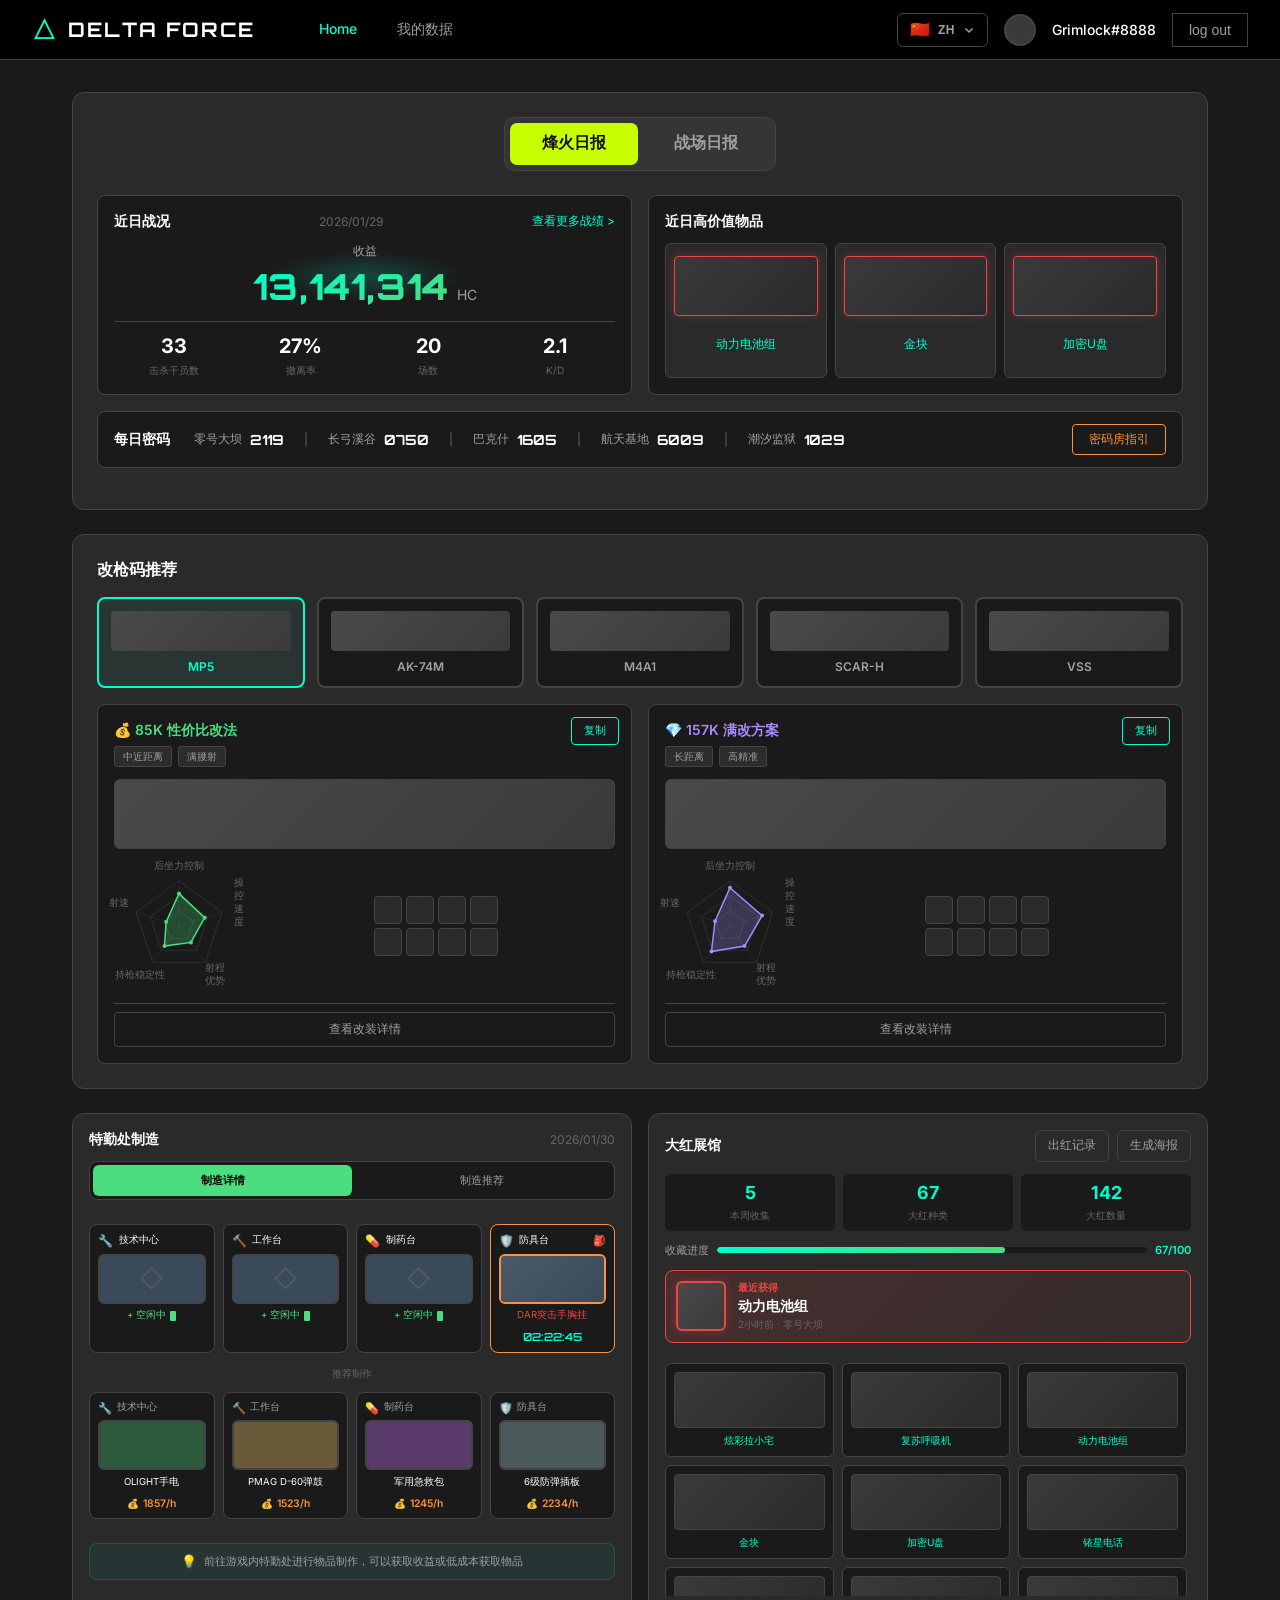
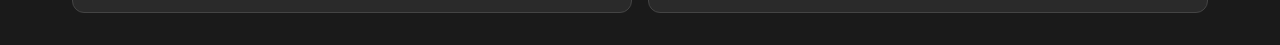
==== commit 83ae8724: "Add files via upload" ====
--- a/desktop/index.html
+++ b/desktop/index.html
@@ -4,8 +4,9 @@
     <meta charset="UTF-8">
     <meta name="viewport" content="width=device-width, initial-scale=1.0">
     <title>Delta Force - Home</title>
-    <link rel="stylesheet" href="main.css?v=38">
+    <link rel="stylesheet" href="main.css?v=43">
     <link href="https://fonts.googleapis.com/css2?family=Inter:wght@400;500;600;700;800&family=Orbitron:wght@500;700&display=swap" rel="stylesheet">
+    <script src="i18n.js" defer></script>
 </head>
 <body>
     <!-- Top Navigation -->
@@ -16,10 +17,10 @@
                 <span class="logo-text">DELTA FORCE</span>
             </div>
             <div class="nav-links">
-                <a href="index.html" class="nav-link active">Home</a>
+                <a href="index.html" class="nav-link active" data-i18n="nav.home">Home</a>
                 <!-- V1.0 隐藏以下导航 -->
                 <!-- <a href="gun-builds.html" class="nav-link">改枪推荐</a> -->
-                <a href="my-data.html" class="nav-link">我的数据</a>
+                <a href="my-data.html" class="nav-link" data-i18n="nav.myData">我的数据</a>
                 <!-- <a href="collection.html" class="nav-link">大红藏馆</a> -->
                 <!-- <a href="craft.html" class="nav-link">交易制造</a> -->
                 <!-- <a href="guide.html" class="nav-link">实用攻略</a> -->
@@ -28,7 +29,8 @@
         </div>
         <div class="nav-right">
             <div class="user-icon"></div>
-            <button class="logout-btn">log out</button>
+            <span class="user-nickname">Grimlock#8888</span>
+            <button class="logout-btn" data-i18n="common.logOut">log out</button>
         </div>
     </nav>
 
@@ -39,8 +41,8 @@
             <div class="report-header">
                 <div class="report-tabs">
                     <div class="report-tabs-inner">
-                        <button class="tab-btn active" data-tab="fenguo">烽火日报</button>
-                        <button class="tab-btn" data-tab="zhanchang">战场日报</button>
+                        <button class="tab-btn active" data-tab="fenguo" data-i18n="gameMode.fenghuoDaily">烽火日报</button>
+                        <button class="tab-btn" data-tab="zhanchang" data-i18n="gameMode.zhanchangDaily">战场日报</button>
                     </div>
                 </div>
             </div>
@@ -52,32 +54,32 @@
                     <!-- Left: Core Stats -->
                     <div class="sub-card stats-card">
                         <div class="sub-card-header">
-                            <span class="sub-card-title">近日战况</span>
+                            <span class="sub-card-title" data-i18n="home.recentStatus">近日战况</span>
                             <span class="header-date">2026/01/29</span>
-                            <a href="#" class="view-link">查看收益周历 ></a>
+                            <span class="view-link" onclick="window.location.href='my-data.html?mode=fenghuo'" data-i18n="home.viewMoreStats">查看更多战绩 ></span>
                         </div>
                         <div class="stats-compact">
                             <div class="primary-stat">
-                                <span class="stat-label">收益</span>
+                                <span class="stat-label" data-i18n="stats.earnings">收益</span>
                                 <span class="stat-value highlight">13,141,314</span>
                                 <span class="stat-unit">HC</span>
                             </div>
                             <div class="secondary-stats-compact">
                                 <div class="stat-item">
                                     <span class="stat-number">33</span>
-                                    <span class="stat-name">击杀干员数</span>
+                                    <span class="stat-name" data-i18n="stats.operatorKills">击杀干员数</span>
                                 </div>
                                 <div class="stat-item">
                                     <span class="stat-number">27%</span>
-                                    <span class="stat-name">撤离率</span>
+                                    <span class="stat-name" data-i18n="stats.extractionRate">撤离率</span>
                                 </div>
                                 <div class="stat-item">
                                     <span class="stat-number">20</span>
-                                    <span class="stat-name">场数</span>
+                                    <span class="stat-name" data-i18n="stats.matches">场数</span>
                                 </div>
                                 <div class="stat-item">
                                     <span class="stat-number">2.1</span>
-                                    <span class="stat-name">K/D</span>
+                                    <span class="stat-name" data-i18n="stats.kd">K/D</span>
                                 </div>
                             </div>
                         </div>
@@ -86,20 +88,20 @@
                     <!-- Right: High Value Items -->
                     <div class="sub-card items-card">
                         <div class="sub-card-header">
-                            <span class="sub-card-title">🎁 近日高价值物品</span>
+                            <span class="sub-card-title"><span data-i18n="home.highValueItems">🎁 近日高价值物品</span></span>
                         </div>
                         <div class="items-grid-compact">
                             <div class="item-card">
                                 <div class="item-image red-tier"></div>
-                                <span class="item-name">动力电池组</span>
+                                <span class="item-name" data-i18n="items.powerBattery">动力电池组</span>
                             </div>
                             <div class="item-card">
                                 <div class="item-image red-tier"></div>
-                                <span class="item-name">金块</span>
+                                <span class="item-name" data-i18n="items.goldBar">金块</span>
                             </div>
                             <div class="item-card">
                                 <div class="item-image red-tier"></div>
-                                <span class="item-name">加密U盘</span>
+                                <span class="item-name" data-i18n="items.encryptedUSB">加密U盘</span>
                             </div>
                         </div>
                     </div>
@@ -107,34 +109,34 @@
 
                 <!-- Bottom Row: Daily Codes (Horizontal) -->
                 <div class="codes-bar">
-                    <span class="codes-bar-title">🔐 每日密码</span>
+                    <span class="codes-bar-title"><span data-i18n="home.dailyPassword">🔐 每日密码</span></span>
                     <div class="codes-inline">
                         <div class="code-inline-item">
-                            <span class="code-map">零号大坝</span>
+                            <span class="code-map" data-i18n="maps.dam">零号大坝</span>
                             <span class="code-value">2119</span>
                         </div>
                         <span class="code-divider">|</span>
                         <div class="code-inline-item">
-                            <span class="code-map">长弓溪谷</span>
+                            <span class="code-map" data-i18n="maps.valley">长弓溪谷</span>
                             <span class="code-value">0750</span>
                         </div>
                         <span class="code-divider">|</span>
                         <div class="code-inline-item">
-                            <span class="code-map">巴克什</span>
+                            <span class="code-map" data-i18n="maps.bakshi">巴克什</span>
                             <span class="code-value">1605</span>
                         </div>
                         <span class="code-divider">|</span>
                         <div class="code-inline-item">
-                            <span class="code-map">航天基地</span>
+                            <span class="code-map" data-i18n="maps.space">航天基地</span>
                             <span class="code-value">6009</span>
                         </div>
                         <span class="code-divider">|</span>
                         <div class="code-inline-item">
-                            <span class="code-map">潮汐监狱</span>
+                            <span class="code-map" data-i18n="maps.prison">潮汐监狱</span>
                             <span class="code-value">1029</span>
                         </div>
                     </div>
-                    <button class="password-guide-btn" id="password-guide-btn">密码房指引</button>
+                    <button class="password-guide-btn" id="password-guide-btn" data-i18n="home.passwordGuide">密码房指引</button>
                 </div>
             </div>
 
@@ -550,7 +552,7 @@
                         <div class="sub-card-header">
                             <span class="sub-card-title">近日战况</span>
                             <span class="header-date">2026/01/29</span>
-                            <a href="#" class="view-link">查看数据周历 ></a>
+                            <span class="view-link" onclick="window.location.href='my-data.html?mode=zhanchang'">查看更多战绩 ></span>
                         </div>
                         <div class="stats-compact">
                             <div class="primary-stat">
@@ -625,7 +627,7 @@
         <!-- Gun Builds Section -->
         <section class="gun-builds-section">
             <div class="section-header">
-                <span class="section-title">🔧 改枪码推荐</span>
+                <span class="section-title"><span data-i18n="gunBuilds.title">🔧 改枪码推荐</span></span>
                 <!-- V1.0 隐藏查看更多 -->
                 <!-- <a href="gun-builds.html" class="view-link">查看更多 ></a> -->
             </div>
@@ -660,12 +662,12 @@
                 <div class="gun-builds-content" id="gun-builds-content-fh-home">
                     <!-- 性价比改法 -->
                     <div class="build-card budget">
-                        <button class="copy-code-btn-float">复制</button>
+                        <button class="copy-code-btn-float" data-i18n="common.copy">复制</button>
                         <div class="build-header">
-                            <span class="build-type budget-type">💰 85K 性价比改法</span>
+                            <span class="build-type budget-type">💰 85K <span data-i18n="gunBuilds.budgetBuild">性价比改法</span></span>
                             <div class="build-tags">
-                                <span class="build-tag">中近距离</span>
-                                <span class="build-tag">满腰射</span>
+                                <span class="build-tag" data-i18n="gunBuilds.shortRange">中近距离</span>
+                                <span class="build-tag" data-i18n="gunBuilds.fullHipfire">满腰射</span>
                             </div>
                         </div>
                         <div class="build-gun-image"></div>
@@ -673,11 +675,49 @@
                             <div class="build-radar">
                                 <canvas class="radar-chart" id="radar-budget-home"></canvas>
                                 <div class="radar-labels">
-                                    <span class="radar-label label-top">后坐力控制</span>
-                                    <span class="radar-label label-right-top">操控速度</span>
-                                    <span class="radar-label label-right-bottom">射程优势</span>
-                                    <span class="radar-label label-left-bottom">持枪稳定性</span>
-                                    <span class="radar-label label-left-top">射速</span>
+                                    <span class="radar-label label-top" data-i18n="gunBuilds.recoilControl">后坐力控制</span>
+                                    <span class="radar-label label-right-top" data-i18n="gunBuilds.handlingSpeed">操控速度</span>
+                                    <span class="radar-label label-right-bottom" data-i18n="gunBuilds.rangeAdvantage">射程优势</span>
+                                    <span class="radar-label label-left-bottom" data-i18n="gunBuilds.gunStability">持枪稳定性</span>
+                                    <span class="radar-label label-left-top" data-i18n="gunBuilds.fireRate">射速</span>
+                                </div>
+                            </div>
+                            <div class="build-attachments">
+                                <div class="attachment-icon" title="枪口" data-i18n-attr="title" data-i18n="attachments.muzzle"></div>
+                                <div class="attachment-icon" title="瞄具" data-i18n-attr="title" data-i18n="attachments.optic"></div>
+                                <div class="attachment-icon" title="握把" data-i18n-attr="title" data-i18n="attachments.grip"></div>
+                                <div class="attachment-icon" title="弹匣" data-i18n-attr="title" data-i18n="attachments.magazine"></div>
+                                <div class="attachment-icon" title="枪托" data-i18n-attr="title" data-i18n="attachments.stock"></div>
+                                <div class="attachment-icon" title="护木" data-i18n-attr="title" data-i18n="attachments.handguard"></div>
+                                <div class="attachment-icon" title="激光" data-i18n-attr="title" data-i18n="attachments.laser"></div>
+                                <div class="attachment-icon" title="战术" data-i18n-attr="title" data-i18n="attachments.tactical"></div>
+                            </div>
+                        </div>
+                        <div class="build-footer">
+                            <button class="view-detail-btn" data-i18n="gunBuilds.viewDetail">查看改装详情</button>
+                        </div>
+                    </div>
+                    
+                    <!-- 满改方案 -->
+                    <div class="build-card premium">
+                        <button class="copy-code-btn-float" data-i18n="common.copy">复制</button>
+                        <div class="build-header">
+                            <span class="build-type premium-type">💎 157K <span data-i18n="gunBuilds.premiumBuild">满改方案</span></span>
+                            <div class="build-tags">
+                                <span class="build-tag" data-i18n="gunBuilds.longRange">长距离</span>
+                                <span class="build-tag" data-i18n="gunBuilds.highAccuracy">高精准</span>
+                            </div>
+                        </div>
+                        <div class="build-gun-image"></div>
+                        <div class="build-details">
+                            <div class="build-radar">
+                                <canvas class="radar-chart" id="radar-premium-home"></canvas>
+                                <div class="radar-labels">
+                                    <span class="radar-label label-top" data-i18n="gunBuilds.recoilControl">后坐力控制</span>
+                                    <span class="radar-label label-right-top" data-i18n="gunBuilds.handlingSpeed">操控速度</span>
+                                    <span class="radar-label label-right-bottom" data-i18n="gunBuilds.rangeAdvantage">射程优势</span>
+                                    <span class="radar-label label-left-bottom" data-i18n="gunBuilds.gunStability">持枪稳定性</span>
+                                    <span class="radar-label label-left-top" data-i18n="gunBuilds.fireRate">射速</span>
                                 </div>
                             </div>
                             <div class="build-attachments">
@@ -692,45 +732,7 @@
                             </div>
                         </div>
                         <div class="build-footer">
-                            <button class="view-detail-btn">查看改装详情</button>
-                        </div>
-                    </div>
-                    
-                    <!-- 满改方案 -->
-                    <div class="build-card premium">
-                        <button class="copy-code-btn-float">复制</button>
-                        <div class="build-header">
-                            <span class="build-type premium-type">💎 157K 满改方案</span>
-                            <div class="build-tags">
-                                <span class="build-tag">长距离</span>
-                                <span class="build-tag">高精准</span>
-                            </div>
-                        </div>
-                        <div class="build-gun-image"></div>
-                        <div class="build-details">
-                            <div class="build-radar">
-                                <canvas class="radar-chart" id="radar-premium-home"></canvas>
-                                <div class="radar-labels">
-                                    <span class="radar-label label-top">后坐力控制</span>
-                                    <span class="radar-label label-right-top">操控速度</span>
-                                    <span class="radar-label label-right-bottom">射程优势</span>
-                                    <span class="radar-label label-left-bottom">持枪稳定性</span>
-                                    <span class="radar-label label-left-top">射速</span>
-                                </div>
-                            </div>
-                            <div class="build-attachments">
-                                <div class="attachment-icon" title="枪口"></div>
-                                <div class="attachment-icon" title="瞄具"></div>
-                                <div class="attachment-icon" title="握把"></div>
-                                <div class="attachment-icon" title="弹匣"></div>
-                                <div class="attachment-icon" title="枪托"></div>
-                                <div class="attachment-icon" title="护木"></div>
-                                <div class="attachment-icon" title="激光"></div>
-                                <div class="attachment-icon" title="战术"></div>
-                            </div>
-                        </div>
-                        <div class="build-footer">
-                            <button class="view-detail-btn">查看改装详情</button>
+                            <button class="view-detail-btn" data-i18n="gunBuilds.viewDetail">查看改装详情</button>
                         </div>
                     </div>
                 </div>
@@ -923,14 +925,14 @@
             <!-- 特勤处制造 -->
             <div class="module-card craft">
                 <div class="module-header">
-                    <span class="module-title">🔨 特勤处制造</span>
+                    <span class="module-title"><span data-i18n="craft.title">🔨 特勤处制造</span></span>
                     <span class="header-date">2026/01/30</span>
                     <!-- V1.0 移除查看更多 -->
                 </div>
                 <!-- 主Tab切换栏：制造详情 / 制造推荐 -->
                 <div class="craft-main-tabs">
-                    <button class="craft-main-tab active" data-main-tab="detail">制造详情</button>
-                    <button class="craft-main-tab" data-main-tab="recommend">制造推荐</button>
+                    <button class="craft-main-tab active" data-main-tab="detail" data-i18n="craft.craftDetail">制造详情</button>
+                    <button class="craft-main-tab" data-main-tab="recommend" data-i18n="craft.craftRecommend">制造推荐</button>
                 </div>
                 
                 <!-- 制造详情内容 -->
@@ -940,52 +942,52 @@
                         <div class="craft-station-item" data-station="tech">
                             <div class="station-header">
                                 <span class="station-icon">🔧</span>
-                                <span class="station-name">技术中心</span>
+                                <span class="station-name" data-i18n="craft.techCenter">技术中心</span>
                             </div>
                             <div class="station-preview idle">
                                 <div class="station-preview-icon">◇</div>
                             </div>
                             <div class="station-status idle">
-                                <span class="status-text">+ 空闲中</span>
+                                <span class="status-text" data-i18n="craft.idle">+ 空闲中</span>
                                 <span class="status-indicator"></span>
                             </div>
                         </div>
                         <div class="craft-station-item" data-station="work">
                             <div class="station-header">
                                 <span class="station-icon">🔨</span>
-                                <span class="station-name">工作台</span>
+                                <span class="station-name" data-i18n="craft.workbench">工作台</span>
                             </div>
                             <div class="station-preview idle">
                                 <div class="station-preview-icon">◇</div>
                             </div>
                             <div class="station-status idle">
-                                <span class="status-text">+ 空闲中</span>
+                                <span class="status-text" data-i18n="craft.idle">+ 空闲中</span>
                                 <span class="status-indicator"></span>
                             </div>
                         </div>
                         <div class="craft-station-item" data-station="med">
                             <div class="station-header">
                                 <span class="station-icon">💊</span>
-                                <span class="station-name">制药台</span>
+                                <span class="station-name" data-i18n="craft.medBench">制药台</span>
                             </div>
                             <div class="station-preview idle">
                                 <div class="station-preview-icon">◇</div>
                             </div>
                             <div class="station-status idle">
-                                <span class="status-text">+ 空闲中</span>
+                                <span class="status-text" data-i18n="craft.idle">+ 空闲中</span>
                                 <span class="status-indicator"></span>
                             </div>
                         </div>
                         <div class="craft-station-item working" data-station="armor">
                             <div class="station-header">
                                 <span class="station-icon">🛡️</span>
-                                <span class="station-name">防具台</span>
+                                <span class="station-name" data-i18n="craft.armorBench">防具台</span>
                                 <span class="station-badge">🎒</span>
                             </div>
                             <div class="station-preview working">
                                 <div class="station-preview-image"></div>
                             </div>
-                            <div class="station-item-name">DAR突击手胸挂</div>
+                            <div class="station-item-name" data-i18n="items.darChestRig">DAR突击手胸挂</div>
                             <div class="station-status working">
                                 <span class="status-time">02:22:45</span>
                             </div>
@@ -994,7 +996,7 @@
                     
                     <!-- 过渡部分：推荐制作 -->
                     <div class="craft-recommend-divider">
-                        <span class="divider-text">推荐制作 ⬇️</span>
+                        <span class="divider-text" data-i18n="craft.recommendedCraft">推荐制作 ⬇️</span>
                     </div>
                     
                     <!-- 下半部分：最优制作推荐 -->
@@ -1003,10 +1005,10 @@
                             <div class="best-recommend-item" data-station="tech">
                                 <div class="recommend-station-header">
                                     <span class="recommend-station-icon">🔧</span>
-                                    <span class="recommend-station-name">技术中心</span>
+                                    <span class="recommend-station-name" data-i18n="craft.techCenter">技术中心</span>
                                 </div>
                                 <div class="recommend-item-preview green"></div>
-                                <div class="recommend-item-name">OLIGHT手电</div>
+                                <div class="recommend-item-name" data-i18n="items.olightFlashlight">OLIGHT手电</div>
                                 <div class="recommend-item-profit">
                                     <span class="profit-icon">💰</span>
                                     <span class="profit-value">1857/h</span>
@@ -1015,10 +1017,10 @@
                             <div class="best-recommend-item" data-station="work">
                                 <div class="recommend-station-header">
                                     <span class="recommend-station-icon">🔨</span>
-                                    <span class="recommend-station-name">工作台</span>
+                                    <span class="recommend-station-name" data-i18n="craft.workbench">工作台</span>
                                 </div>
                                 <div class="recommend-item-preview brown"></div>
-                                <div class="recommend-item-name">PMAG D-60弹鼓</div>
+                                <div class="recommend-item-name" data-i18n="items.drumMag">PMAG D-60弹鼓</div>
                                 <div class="recommend-item-profit">
                                     <span class="profit-icon">💰</span>
                                     <span class="profit-value">1523/h</span>
@@ -1027,10 +1029,10 @@
                             <div class="best-recommend-item" data-station="med">
                                 <div class="recommend-station-header">
                                     <span class="recommend-station-icon">💊</span>
-                                    <span class="recommend-station-name">制药台</span>
+                                    <span class="recommend-station-name" data-i18n="craft.medBench">制药台</span>
                                 </div>
                                 <div class="recommend-item-preview purple"></div>
-                                <div class="recommend-item-name">军用急救包</div>
+                                <div class="recommend-item-name" data-i18n="items.militaryFirstAid">军用急救包</div>
                                 <div class="recommend-item-profit">
                                     <span class="profit-icon">💰</span>
                                     <span class="profit-value">1245/h</span>
@@ -1039,10 +1041,10 @@
                             <div class="best-recommend-item" data-station="armor">
                                 <div class="recommend-station-header">
                                     <span class="recommend-station-icon">🛡️</span>
-                                    <span class="recommend-station-name">防具台</span>
+                                    <span class="recommend-station-name" data-i18n="craft.armorBench">防具台</span>
                                 </div>
                                 <div class="recommend-item-preview gray"></div>
-                                <div class="recommend-item-name">6级防弹插板</div>
+                                <div class="recommend-item-name" data-i18n="items.level6Plate">6级防弹插板</div>
                                 <div class="recommend-item-profit">
                                     <span class="profit-icon">💰</span>
                                     <span class="profit-value">2234/h</span>
@@ -1123,37 +1125,37 @@
                 <!-- 底部说明文字 -->
                 <div class="craft-footer-tip">
                     <span class="tip-icon">💡</span>
-                    <span class="tip-text">前往游戏内特勤处进行物品制作，可以获取收益或低成本获取物品</span>
+                    <span class="tip-text" data-i18n="craft.craftTip">前往游戏内特勤处进行物品制作，可以获取收益或低成本获取物品</span>
                 </div>
             </div>
 
             <!-- 大红展馆 -->
             <div class="module-card collection collection-v1">
                 <div class="module-header">
-                    <span class="module-title">🏆 大红展馆</span>
+                    <span class="module-title"><span data-i18n="collection.title">🏆 大红展馆</span></span>
                     <div class="module-header-actions">
-                        <button class="collection-action-btn">📋 出红记录</button>
-                        <button class="collection-action-btn">🖼️ 生成海报</button>
+                        <button class="collection-action-btn"><span data-i18n="collection.redRecord">📋 出红记录</span></button>
+                        <button class="collection-action-btn"><span data-i18n="collection.generatePoster">🖼️ 生成海报</span></button>
                     </div>
                 </div>
                 <!-- 固定区域：数据统计 -->
                 <div class="collection-stats">
                     <div class="collection-stat-item">
                         <span class="stat-value">5</span>
-                        <span class="stat-label">本周收集</span>
+                        <span class="stat-label" data-i18n="collection.thisWeekCollected">本周收集</span>
                     </div>
                     <div class="collection-stat-item">
                         <span class="stat-value">67</span>
-                        <span class="stat-label">大红种类</span>
+                        <span class="stat-label" data-i18n="collection.redTypes">大红种类</span>
                     </div>
                     <div class="collection-stat-item">
                         <span class="stat-value">142</span>
-                        <span class="stat-label">大红数量</span>
+                        <span class="stat-label" data-i18n="collection.redCount">大红数量</span>
                     </div>
                 </div>
                 <!-- 固定区域：收藏进度 -->
                 <div class="collection-progress-mini">
-                    <div class="progress-text">收藏进度</div>
+                    <div class="progress-text" data-i18n="collection.collectionProgress">收藏进度</div>
                     <div class="progress-bar">
                         <div class="progress-fill" style="width: 67%"></div>
                     </div>
@@ -1163,8 +1165,8 @@
                 <div class="collection-recent-highlight">
                     <div class="recent-highlight-image"></div>
                     <div class="recent-highlight-info">
-                        <span class="recent-highlight-tag">🆕 最近获得</span>
-                        <span class="recent-highlight-name">动力电池组</span>
+                        <span class="recent-highlight-tag"><span data-i18n="collection.recentObtained">🆕 最近获得</span></span>
+                        <span class="recent-highlight-name" data-i18n="items.powerBattery">动力电池组</span>
                         <span class="recent-highlight-time">2小时前 · 零号大坝</span>
                     </div>
                 </div>
--- a/desktop/main.css
+++ b/desktop/main.css
@@ -114,6 +114,16 @@
     border: 2px solid var(--border-color);
 }
 
+.user-nickname {
+    font-size: 0.875rem;
+    font-weight: 500;
+    color: var(--text-primary);
+    max-width: 150px;
+    overflow: hidden;
+    text-overflow: ellipsis;
+    white-space: nowrap;
+}
+
 .logout-btn {
     padding: 0.5rem 1rem;
     background: transparent;
@@ -226,9 +236,20 @@
 
 .sub-card-header {
     display: flex;
-    justify-content: space-between;
+    justify-content: flex-start;
     align-items: center;
     margin-bottom: 0.75rem;
+    gap: 0.5rem;
+}
+
+.sub-card-header .header-date {
+    color: var(--text-muted);
+    font-size: 0.75rem;
+}
+
+.sub-card-header .view-link {
+    margin-left: auto;
+    flex-shrink: 0;
 }
 
 .sub-card-title {
@@ -246,9 +267,8 @@
 .header-date {
     font-size: 0.75rem;
     color: var(--text-muted);
-    flex: 1;
     text-align: left;
-    margin-left: 0.5rem;
+    margin-left: auto;
 }
 
 .stats-compact .date-display {
@@ -335,7 +355,7 @@
     display: flex;
     gap: 0.5rem;
     flex: 1;
-    align-items: center;
+    align-items: stretch;
 }
 
 .items-card {
@@ -355,7 +375,7 @@
     cursor: pointer;
     display: flex;
     flex-direction: column;
-    justify-content: center;
+    justify-content: flex-start;
     align-items: center;
 }
 
@@ -370,6 +390,7 @@
     border: 1px solid var(--border-color);
     border-radius: 4px;
     margin-bottom: 0.5rem;
+    flex-shrink: 0;
 }
 
 .items-card .item-image.red-tier {
@@ -380,6 +401,14 @@
 .items-card .item-name {
     font-size: 0.75rem;
     color: var(--accent-cyan);
+    word-break: break-word;
+    overflow-wrap: break-word;
+    line-height: 1.4;
+    display: flex;
+    align-items: center;
+    justify-content: center;
+    flex: 1;
+    width: 100%;
 }
 
 /* Codes Bar - Horizontal */
@@ -1011,13 +1040,17 @@
 /* 查看更多链接 */
 .view-link {
     font-size: 0.75rem;
-    color: var(--text-muted);
+    color: var(--accent-cyan);
     text-decoration: none;
     transition: color 0.2s ease;
+    cursor: pointer;
+    position: relative;
+    z-index: 10;
 }
 
 .view-link:hover {
-    color: var(--text-secondary);
+    color: var(--text-primary);
+    text-decoration: underline;
 }
 
 .matches-list {
@@ -1243,8 +1276,10 @@
 
 .build-header {
     display: flex;
-    align-items: center;
-    gap: 0.5rem;
+    flex-direction: column;
+    align-items: flex-start;
+    gap: 0.4rem;
+    padding-right: 4rem; /* 为右上角复制按钮留空间 */
 }
 
 .build-type {
@@ -1264,6 +1299,7 @@
 /* 标签区 */
 .build-tags {
     display: flex;
+    flex-wrap: wrap;
     gap: 0.35rem;
 }
 
@@ -1414,6 +1450,8 @@
     display: flex;
     flex-direction: column;
     gap: 0.75rem;
+    min-width: 0;
+    overflow: hidden;
 }
 
 .module-header {
@@ -1593,15 +1631,19 @@
 
 .craft-main-tab {
     flex: 1;
-    padding: 0.5rem 0.75rem;
+    padding: 0.5rem 0.5rem;
     background: transparent;
     border: none;
     border-radius: 6px;
     color: var(--text-secondary);
-    font-size: 0.75rem;
+    font-size: 0.7rem;
     font-weight: 500;
     cursor: pointer;
     transition: all 0.2s ease;
+    white-space: nowrap;
+    overflow: hidden;
+    text-overflow: ellipsis;
+    min-width: 0;
 }
 
 .craft-main-tab:hover {
@@ -1642,6 +1684,8 @@
     gap: 0.35rem;
     cursor: pointer;
     transition: all 0.2s ease;
+    min-width: 0;
+    overflow: hidden;
 }
 
 .craft-station-item:hover {
@@ -1656,6 +1700,8 @@
     display: flex;
     align-items: center;
     gap: 0.35rem;
+    min-width: 0;
+    overflow: hidden;
 }
 
 .station-icon {
@@ -1666,6 +1712,10 @@
     font-size: 0.65rem;
     color: var(--text-primary);
     font-weight: 500;
+    white-space: nowrap;
+    overflow: hidden;
+    text-overflow: ellipsis;
+    max-width: 100%;
 }
 
 .station-badge {
@@ -1710,17 +1760,28 @@
     font-size: 0.6rem;
     color: var(--accent-red);
     text-align: center;
+    word-break: break-word;
+    overflow-wrap: break-word;
+    line-height: 1.3;
+    min-height: 1.6em;
+    max-height: 2.6em;
+    overflow: hidden;
+}
+
+.station-status {
+    display: flex;
+    align-items: center;
+    justify-content: center;
+    gap: 0.25rem;
+    font-size: 0.6rem;
+    min-width: 0;
+    overflow: hidden;
+}
+
+.station-status .status-text {
     white-space: nowrap;
     overflow: hidden;
     text-overflow: ellipsis;
-}
-
-.station-status {
-    display: flex;
-    align-items: center;
-    justify-content: center;
-    gap: 0.25rem;
-    font-size: 0.6rem;
 }
 
 .station-status.idle .status-text {
@@ -1755,6 +1816,7 @@
     color: var(--text-muted);
     padding: 0 0.5rem;
     background: var(--bg-card);
+    white-space: nowrap;
 }
 
 /* 最优制作推荐 */
@@ -1778,6 +1840,8 @@
     gap: 0.35rem;
     cursor: pointer;
     transition: all 0.2s ease;
+    min-width: 0;
+    overflow: hidden;
 }
 
 .best-recommend-item:hover {
@@ -1788,6 +1852,8 @@
     display: flex;
     align-items: center;
     gap: 0.3rem;
+    min-width: 0;
+    overflow: hidden;
 }
 
 .recommend-station-icon {
@@ -1797,6 +1863,10 @@
 .recommend-station-name {
     font-size: 0.6rem;
     color: var(--text-secondary);
+    white-space: nowrap;
+    overflow: hidden;
+    text-overflow: ellipsis;
+    max-width: 100%;
 }
 
 .recommend-item-preview {
@@ -1826,9 +1896,12 @@
     font-size: 0.6rem;
     color: var(--text-primary);
     text-align: center;
-    white-space: nowrap;
+    word-break: break-word;
+    overflow-wrap: break-word;
+    line-height: 1.3;
+    min-height: 1.6em;
+    max-height: 2.6em;
     overflow: hidden;
-    text-overflow: ellipsis;
 }
 
 .recommend-item-profit {
@@ -1851,7 +1924,7 @@
 /* 底部说明文字 */
 .craft-footer-tip {
     display: flex;
-    align-items: center;
+    align-items: flex-start;
     justify-content: center;
     gap: 0.4rem;
     padding: 0.6rem 0.75rem;
@@ -1863,12 +1936,14 @@
 
 .craft-footer-tip .tip-icon {
     font-size: 0.8rem;
+    flex-shrink: 0;
 }
 
 .craft-footer-tip .tip-text {
     font-size: 0.7rem;
     color: var(--text-secondary);
     line-height: 1.4;
+    word-break: break-word;
 }
 
 /* Tab 切换栏 */
@@ -3672,3 +3747,134 @@
 .poster-share-btn.reddit-btn .share-icon {
     color: #ff4500;
 }
+
+/* ============================================
+   LANGUAGE SELECTOR
+   ============================================ */
+.lang-selector {
+    position: relative;
+    z-index: 1001;
+}
+
+.lang-selector-btn {
+    display: flex;
+    align-items: center;
+    gap: 0.5rem;
+    padding: 0.5rem 0.75rem;
+    background: transparent;
+    border: 1px solid var(--border-color);
+    border-radius: 6px;
+    cursor: pointer;
+    transition: all 0.2s ease;
+    color: var(--text-secondary);
+}
+
+.lang-selector-btn:hover {
+    border-color: var(--accent-cyan);
+    color: var(--text-primary);
+}
+
+.lang-flag {
+    font-size: 1rem;
+    line-height: 1;
+}
+
+.lang-code {
+    font-size: 0.75rem;
+    font-weight: 600;
+    letter-spacing: 0.5px;
+}
+
+.lang-arrow {
+    transition: transform 0.2s ease;
+}
+
+.lang-selector.open .lang-arrow {
+    transform: rotate(180deg);
+}
+
+.lang-dropdown {
+    position: absolute;
+    top: calc(100% + 0.5rem);
+    right: 0;
+    width: 180px;
+    max-height: 320px;
+    overflow-y: auto;
+    background: var(--bg-card);
+    border: 1px solid var(--border-color);
+    border-radius: 8px;
+    box-shadow: 0 8px 24px rgba(0, 0, 0, 0.4);
+    opacity: 0;
+    visibility: hidden;
+    transform: translateY(-10px);
+    transition: all 0.2s ease;
+}
+
+.lang-selector.open .lang-dropdown {
+    opacity: 1;
+    visibility: visible;
+    transform: translateY(0);
+}
+
+.lang-dropdown::-webkit-scrollbar {
+    width: 6px;
+}
+
+.lang-dropdown::-webkit-scrollbar-track {
+    background: transparent;
+}
+
+.lang-dropdown::-webkit-scrollbar-thumb {
+    background: var(--border-color);
+    border-radius: 3px;
+}
+
+.lang-option {
+    display: flex;
+    align-items: center;
+    gap: 0.75rem;
+    padding: 0.75rem 1rem;
+    cursor: pointer;
+    transition: background 0.15s ease;
+}
+
+.lang-option:hover {
+    background: var(--bg-input);
+}
+
+.lang-option.active {
+    background: rgba(0, 255, 204, 0.1);
+}
+
+.lang-option.active .lang-option-name {
+    color: var(--accent-cyan);
+    font-weight: 500;
+}
+
+.lang-option-flag {
+    font-size: 1.125rem;
+    line-height: 1;
+}
+
+.lang-option-name {
+    font-size: 0.875rem;
+    color: var(--text-primary);
+}
+
+/* RTL Support */
+body.rtl {
+    direction: rtl;
+}
+
+body.rtl .nav-left {
+    flex-direction: row-reverse;
+}
+
+body.rtl .nav-links {
+    flex-direction: row-reverse;
+}
+
+body.rtl .lang-dropdown {
+    right: auto;
+    left: 0;
+}
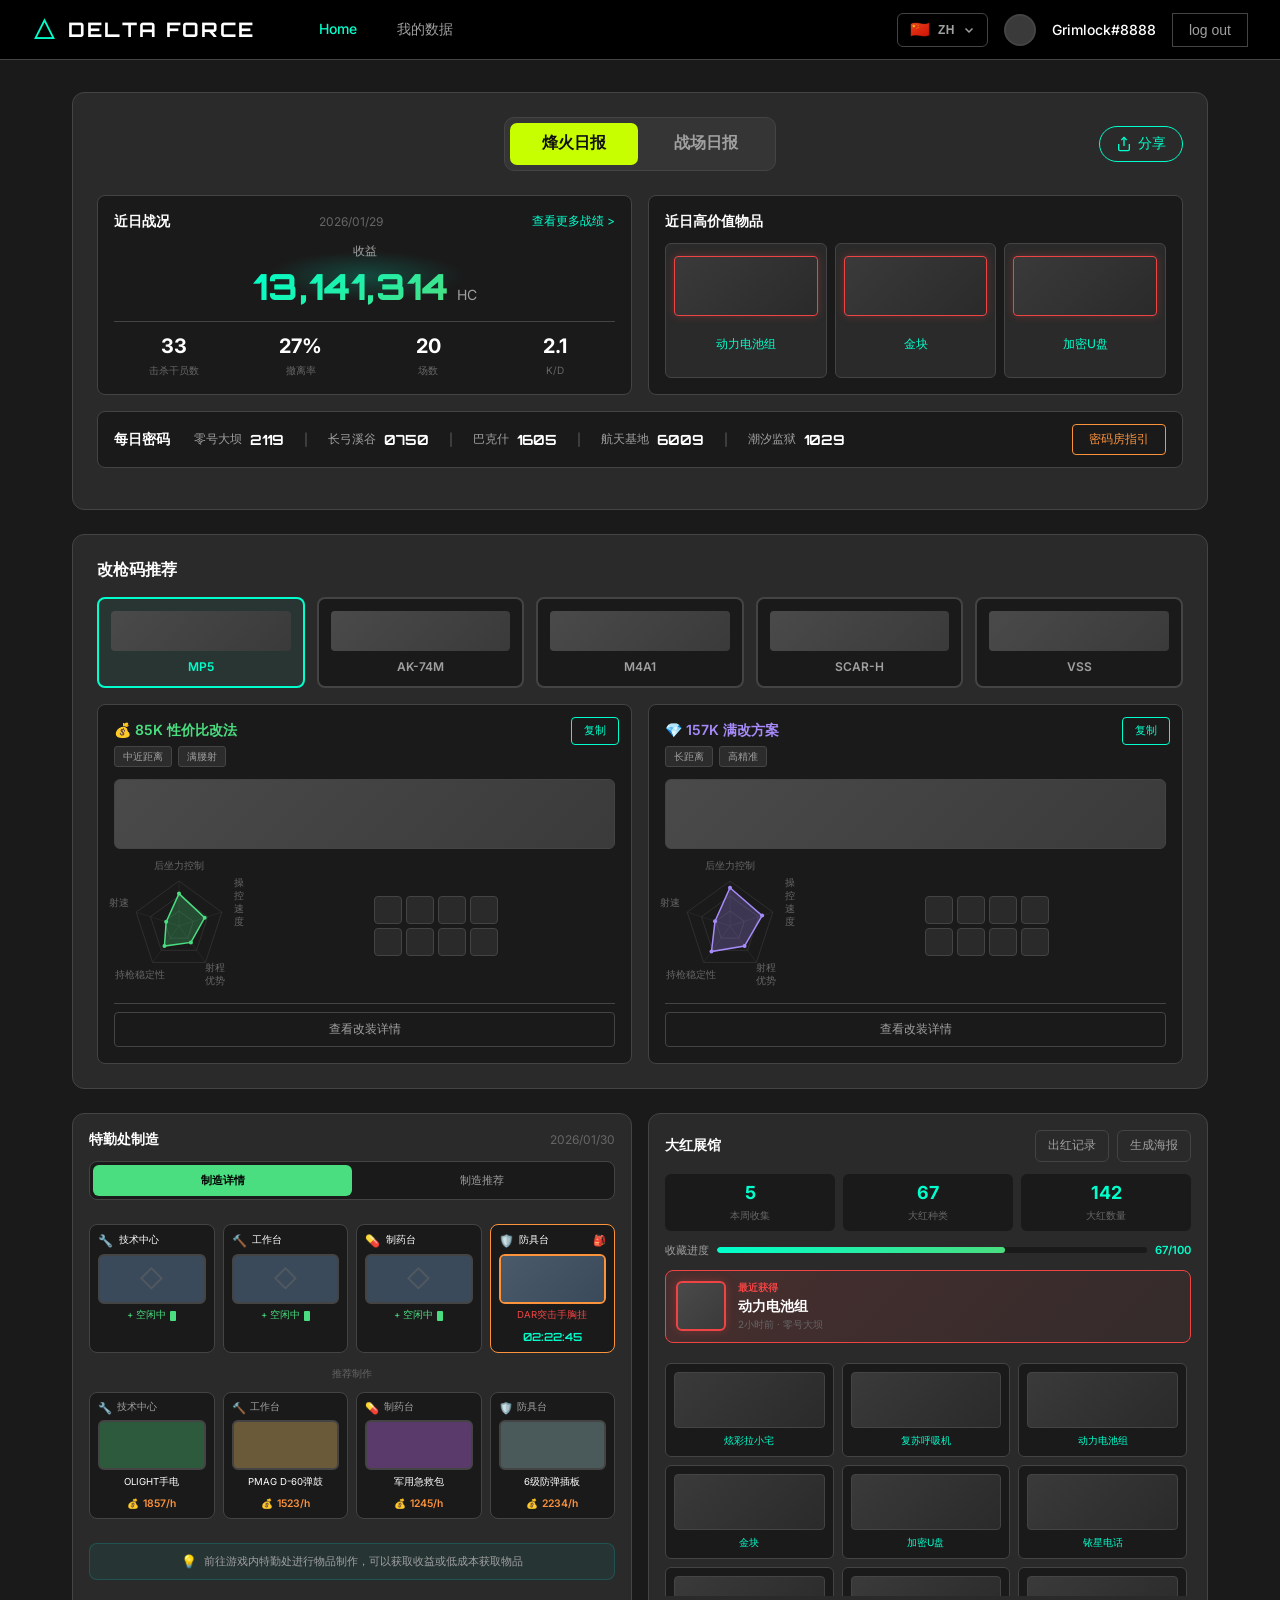
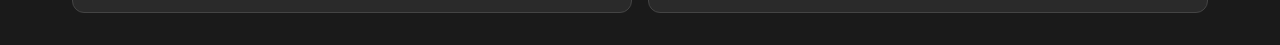
==== commit 1876c947: "Add files via upload" ====
--- a/desktop/index.html
+++ b/desktop/index.html
@@ -4,7 +4,7 @@
     <meta charset="UTF-8">
     <meta name="viewport" content="width=device-width, initial-scale=1.0">
     <title>Delta Force - Home</title>
-    <link rel="stylesheet" href="main.css?v=43">
+    <link rel="stylesheet" href="main.css?v=44">
     <link href="https://fonts.googleapis.com/css2?family=Inter:wght@400;500;600;700;800&family=Orbitron:wght@500;700&display=swap" rel="stylesheet">
     <script src="i18n.js" defer></script>
 </head>
@@ -45,6 +45,14 @@
                         <button class="tab-btn" data-tab="zhanchang" data-i18n="gameMode.zhanchangDaily">战场日报</button>
                     </div>
                 </div>
+                <button class="report-share-btn" id="daily-share-btn">
+                    <svg class="share-icon" viewBox="0 0 24 24" fill="none" stroke="currentColor" stroke-width="2">
+                        <path d="M4 12v8a2 2 0 0 0 2 2h12a2 2 0 0 0 2-2v-8"/>
+                        <polyline points="16,6 12,2 8,6"/>
+                        <line x1="12" y1="2" x2="12" y2="15"/>
+                    </svg>
+                    <span data-i18n="common.share">分享</span>
+                </button>
             </div>
 
             <!-- 烽火日报 Content -->
@@ -1480,7 +1488,211 @@
         </div>
     </div>
 
+    <!-- 日报分享海报弹窗 -->
+    <div class="daily-poster-modal-overlay" id="daily-poster-modal-overlay">
+        <div class="daily-poster-modal">
+            <div class="daily-poster-modal-header">
+                <span class="daily-poster-modal-title">📤 <span data-i18n="share.dailyPosterTitle">分享日报</span></span>
+                <span class="daily-poster-modal-close" id="daily-poster-modal-close">✕</span>
+            </div>
+            
+            <!-- 海报预览区域 -->
+            <div class="daily-poster-preview-area">
+                <div class="daily-poster-placeholder" id="daily-poster-content">
+                    <div class="daily-poster-inner">
+                        <!-- 顶部区域：左侧用户信息 + 右侧关键词 -->
+                        <div class="daily-poster-header-row">
+                            <!-- 左上：头像 + ID -->
+                            <div class="daily-poster-user-info">
+                                <div class="daily-poster-avatar"></div>
+                                <div class="daily-poster-user-detail">
+                                    <span class="daily-poster-username">Grimlock#8888</span>
+                                    <span class="daily-poster-mode-label" id="poster-mode-label">烽火地带</span>
+                                </div>
+                            </div>
+                            <!-- 右上：每日关键词 + 描述 -->
+                            <div class="daily-poster-keyword-area">
+                                <h2 class="daily-poster-keyword">大红扫荡者</h2>
+                                <p class="daily-poster-keyword-desc">昨日带出5件以上红色品质物品</p>
+                            </div>
+                        </div>
+                        
+                        <!-- 主内容区：左右布局 -->
+                        <div class="daily-poster-content-row">
+                            <!-- 左侧：干员KV图（竖版） -->
+                            <div class="daily-poster-kv-area">
+                                <div class="daily-poster-kv-placeholder">
+                                    <span class="kv-text">干员KV</span>
+                                </div>
+                            </div>
+                            
+                            <!-- 右侧：数据区 -->
+                            <div class="daily-poster-data-area">
+                                <!-- ===== 烽火地带内容 ===== -->
+                                <div class="poster-mode-content" id="poster-fenguo-data">
+                                    <!-- 近日战况 -->
+                                    <div class="daily-poster-stats-section">
+                                        <div class="daily-poster-section-header">
+                                            <span class="section-title" data-i18n="home.recentStatus">近日战况</span>
+                                            <span class="section-date">2026/01/29</span>
+                                        </div>
+                                        <div class="daily-poster-primary-stat">
+                                            <span class="stat-label" data-i18n="stats.earnings">收益</span>
+                                            <span class="stat-value">13,141,314</span>
+                                            <span class="stat-unit">HC</span>
+                                        </div>
+                                        <div class="daily-poster-secondary-stats">
+                                            <div class="poster-stat-item">
+                                                <span class="poster-stat-number">33</span>
+                                                <span class="poster-stat-name" data-i18n="stats.operatorKills">击杀干员数</span>
+                                            </div>
+                                            <div class="poster-stat-item">
+                                                <span class="poster-stat-number">27%</span>
+                                                <span class="poster-stat-name" data-i18n="stats.extractionRate">撤离率</span>
+                                            </div>
+                                            <div class="poster-stat-item">
+                                                <span class="poster-stat-number">20</span>
+                                                <span class="poster-stat-name" data-i18n="stats.matches">场数</span>
+                                            </div>
+                                            <div class="poster-stat-item">
+                                                <span class="poster-stat-number">2.1</span>
+                                                <span class="poster-stat-name" data-i18n="stats.kd">K/D</span>
+                                            </div>
+                                        </div>
+                                    </div>
+                                    <!-- 近日高价值物品 -->
+                                    <div class="daily-poster-items-section">
+                                        <div class="daily-poster-section-header">
+                                            <span class="section-title" data-i18n="home.highValueItems">近日高价值物品</span>
+                                        </div>
+                                        <div class="daily-poster-items-grid">
+                                            <div class="daily-poster-item">
+                                                <div class="daily-poster-item-img"></div>
+                                                <span class="daily-poster-item-name">动力电池组</span>
+                                            </div>
+                                            <div class="daily-poster-item">
+                                                <div class="daily-poster-item-img"></div>
+                                                <span class="daily-poster-item-name">金块</span>
+                                            </div>
+                                            <div class="daily-poster-item">
+                                                <div class="daily-poster-item-img"></div>
+                                                <span class="daily-poster-item-name">加密U盘</span>
+                                            </div>
+                                        </div>
+                                    </div>
+                                </div>
+
+                                <!-- ===== 全面战场内容 ===== -->
+                                <div class="poster-mode-content" id="poster-zhanchang-data" style="display: none;">
+                                    <!-- 近日战况 -->
+                                    <div class="daily-poster-stats-section">
+                                        <div class="daily-poster-section-header">
+                                            <span class="section-title">近日战况</span>
+                                            <span class="section-date">2026/01/29</span>
+                                        </div>
+                                        <div class="daily-poster-primary-stat">
+                                            <span class="stat-label">最高得分</span>
+                                            <span class="stat-value">38,888</span>
+                                            <span class="stat-unit">分</span>
+                                        </div>
+                                        <div class="daily-poster-secondary-stats">
+                                            <div class="poster-stat-item">
+                                                <span class="poster-stat-number">200</span>
+                                                <span class="poster-stat-name">击杀次数</span>
+                                            </div>
+                                            <div class="poster-stat-item">
+                                                <span class="poster-stat-number">42%</span>
+                                                <span class="poster-stat-name">胜率</span>
+                                            </div>
+                                            <div class="poster-stat-item">
+                                                <span class="poster-stat-number">6</span>
+                                                <span class="poster-stat-name">场数</span>
+                                            </div>
+                                        </div>
+                                    </div>
+                                    <!-- 阵地支援 + 载具数据（并排） -->
+                                    <div class="daily-poster-bottom-row">
+                                        <!-- 阵地支援 -->
+                                        <div class="daily-poster-support-section">
+                                            <div class="daily-poster-section-header">
+                                                <span class="section-title">🎯 阵地支援</span>
+                                            </div>
+                                            <div class="poster-support-grid">
+                                                <div class="poster-support-item">
+                                                    <div class="poster-support-icon mortar"></div>
+                                                    <span class="poster-support-name">制导导弹</span>
+                                                    <span class="poster-support-count">×1</span>
+                                                </div>
+                                                <div class="poster-support-item">
+                                                    <div class="poster-support-icon turret"></div>
+                                                    <span class="poster-support-name">信标</span>
+                                                    <span class="poster-support-count">×1</span>
+                                                </div>
+                                                <div class="poster-support-item">
+                                                    <div class="poster-support-icon drone"></div>
+                                                    <span class="poster-support-name">炮兵齐射</span>
+                                                    <span class="poster-support-count">×1</span>
+                                                </div>
+                                            </div>
+                                        </div>
+                                        <!-- 载具数据 -->
+                                        <div class="daily-poster-vehicle-section">
+                                            <div class="daily-poster-section-header">
+                                                <span class="section-title">🚁 载具数据</span>
+                                            </div>
+                                            <div class="poster-vehicle-list">
+                                                <div class="poster-vehicle-item">
+                                                    <span class="poster-vehicle-name">侦查直升机</span>
+                                                    <span class="poster-vehicle-stat">击败 <em>123</em></span>
+                                                    <span class="poster-vehicle-stat">驾驶 <em>10min</em></span>
+                                                </div>
+                                                <div class="poster-vehicle-item">
+                                                    <span class="poster-vehicle-name">主战坦克</span>
+                                                    <span class="poster-vehicle-stat">击败 <em>45</em></span>
+                                                    <span class="poster-vehicle-stat">驾驶 <em>8min</em></span>
+                                                </div>
+                                            </div>
+                                        </div>
+                                    </div>
+                                </div>
+                            </div>
+                        </div>
+                        
+                        <!-- 海报底部 -->
+                        <div class="daily-poster-footer">
+                            <span class="daily-poster-watermark">Delta Force Tracker</span>
+                        </div>
+                    </div>
+                </div>
+            </div>
+            
+            <!-- 分享按钮区域 -->
+            <div class="daily-poster-share-actions">
+                <button class="daily-poster-share-btn save-btn" id="daily-poster-save-btn">
+                    <span class="share-icon">💾</span>
+                    <span class="share-text" data-i18n="share.saveImage">保存图片</span>
+                </button>
+                <button class="daily-poster-share-btn x-btn" id="daily-poster-x-btn">
+                    <span class="share-icon">𝕏</span>
+                    <span class="share-text">X</span>
+                </button>
+                <button class="daily-poster-share-btn discord-btn" id="daily-poster-discord-btn">
+                    <svg class="share-icon-svg" viewBox="0 0 24 24" fill="currentColor"><path d="M20.317 4.37a19.791 19.791 0 0 0-4.885-1.515.074.074 0 0 0-.079.037c-.21.375-.444.864-.608 1.25a18.27 18.27 0 0 0-5.487 0 12.64 12.64 0 0 0-.617-1.25.077.077 0 0 0-.079-.037A19.736 19.736 0 0 0 3.677 4.37a.07.07 0 0 0-.032.027C.533 9.046-.32 13.58.099 18.057a.082.082 0 0 0 .031.057 19.9 19.9 0 0 0 5.993 3.03.078.078 0 0 0 .084-.028 14.09 14.09 0 0 0 1.226-1.994.076.076 0 0 0-.041-.106 13.107 13.107 0 0 1-1.872-.892.077.077 0 0 1-.008-.128 10.2 10.2 0 0 0 .372-.292.074.074 0 0 1 .077-.01c3.928 1.793 8.18 1.793 12.062 0a.074.074 0 0 1 .078.01c.12.098.246.198.373.292a.077.077 0 0 1-.006.127 12.299 12.299 0 0 1-1.873.892.077.077 0 0 0-.041.107c.36.698.772 1.362 1.225 1.993a.076.076 0 0 0 .084.028 19.839 19.839 0 0 0 6.002-3.03.077.077 0 0 0 .032-.054c.5-5.177-.838-9.674-3.549-13.66a.061.061 0 0 0-.031-.03zM8.02 15.33c-1.183 0-2.157-1.085-2.157-2.419 0-1.333.956-2.419 2.157-2.419 1.21 0 2.176 1.096 2.157 2.42 0 1.333-.956 2.418-2.157 2.418zm7.975 0c-1.183 0-2.157-1.085-2.157-2.419 0-1.333.955-2.419 2.157-2.419 1.21 0 2.176 1.096 2.157 2.42 0 1.333-.946 2.418-2.157 2.418z"/></svg>
+                    <span class="share-text">Discord</span>
+                </button>
+                <button class="daily-poster-share-btn facebook-btn" id="daily-poster-facebook-btn">
+                    <span class="share-icon">f</span>
+                    <span class="share-text">Facebook</span>
+                </button>
+                <button class="daily-poster-share-btn reddit-btn" id="daily-poster-reddit-btn">
+                    <span class="share-icon">🔴</span>
+                    <span class="share-text">Reddit</span>
+                </button>
+            </div>
+        </div>
+    </div>
+
     <script src="../shared/mock-data.js?v=1"></script>
-    <script src="main.js?v=19"></script>
+    <script src="main.js?v=20"></script>
 </body>
 </html>
--- a/desktop/main.css
+++ b/desktop/main.css
@@ -165,11 +165,10 @@
 
 .report-header {
     margin-bottom: 1.5rem;
-}
-
-.report-tabs {
     display: flex;
     justify-content: center;
+    align-items: center;
+    position: relative;
 }
 
 .report-tabs-inner {
@@ -3749,6 +3748,576 @@
 }
 
 /* ============================================
+   日报分享按钮
+   ============================================ */
+.report-share-btn {
+    position: absolute;
+    right: 0;
+    top: 50%;
+    transform: translateY(-50%);
+    display: flex;
+    align-items: center;
+    gap: 0.4rem;
+    padding: 0.5rem 1rem;
+    background: transparent;
+    border: 1px solid var(--accent-cyan);
+    border-radius: 20px;
+    color: var(--accent-cyan);
+    font-size: 0.85rem;
+    font-weight: 500;
+    cursor: pointer;
+    transition: all 0.2s ease;
+}
+
+.report-share-btn:hover {
+    background: rgba(0, 255, 204, 0.1);
+    border-color: var(--accent-green);
+    color: var(--accent-green);
+}
+
+.report-share-btn .share-icon {
+    width: 16px;
+    height: 16px;
+}
+
+/* ============================================
+   日报分享海报弹窗
+   ============================================ */
+.daily-poster-modal-overlay {
+    display: none;
+    position: fixed;
+    top: 0;
+    left: 0;
+    right: 0;
+    bottom: 0;
+    background: rgba(0, 0, 0, 0.85);
+    z-index: 1000;
+    justify-content: center;
+    align-items: center;
+}
+
+.daily-poster-modal-overlay.active {
+    display: flex;
+}
+
+.daily-poster-modal {
+    width: 95%;
+    max-width: 900px;
+    max-height: 90vh;
+    background: var(--bg-card);
+    border-radius: 16px;
+    display: flex;
+    flex-direction: column;
+    animation: fadeInModal 0.25s ease-out;
+    border: 1px solid var(--border-color);
+    overflow: hidden;
+}
+
+.daily-poster-modal-header {
+    display: flex;
+    justify-content: space-between;
+    align-items: center;
+    padding: 1rem 1.5rem;
+    border-bottom: 1px solid var(--border-color);
+    flex-shrink: 0;
+}
+
+.daily-poster-modal-title {
+    font-size: 1.1rem;
+    font-weight: 600;
+    color: var(--text-primary);
+}
+
+.daily-poster-modal-close {
+    font-size: 1.25rem;
+    color: var(--text-secondary);
+    cursor: pointer;
+    padding: 4px 8px;
+    border-radius: 4px;
+    transition: all 0.2s;
+}
+
+.daily-poster-modal-close:hover {
+    background: rgba(255, 255, 255, 0.1);
+    color: var(--text-primary);
+}
+
+/* 海报预览区域 */
+.daily-poster-preview-area {
+    flex: 1;
+    padding: 1.5rem;
+    display: flex;
+    justify-content: center;
+    align-items: center;
+    background: var(--bg-dark);
+    overflow: auto;
+}
+
+/* 横版海报容器 */
+.daily-poster-placeholder {
+    width: 100%;
+    max-width: 800px;
+    aspect-ratio: 16 / 9;
+    background: linear-gradient(135deg, #1a2a3a 0%, #0d1520 100%);
+    border-radius: 12px;
+    border: 2px solid var(--border-color);
+    box-shadow: 0 8px 32px rgba(0, 0, 0, 0.4);
+    overflow: hidden;
+}
+
+.daily-poster-inner {
+    width: 100%;
+    height: 100%;
+    display: flex;
+    flex-direction: column;
+    padding: 1.25rem 1.5rem;
+}
+
+/* 顶部区域：左侧用户信息 + 右侧关键词 */
+.daily-poster-header-row {
+    display: flex;
+    justify-content: space-between;
+    align-items: flex-start;
+    margin-bottom: 0.75rem;
+}
+
+/* 左上：头像 + 用户信息 */
+.daily-poster-user-info {
+    display: flex;
+    align-items: center;
+    gap: 0.6rem;
+}
+
+.daily-poster-avatar {
+    width: 42px;
+    height: 42px;
+    border-radius: 50%;
+    background: rgba(255, 255, 255, 0.15);
+    border: 2px solid var(--accent-cyan);
+    flex-shrink: 0;
+}
+
+.daily-poster-user-detail {
+    display: flex;
+    flex-direction: column;
+    gap: 0.15rem;
+}
+
+.daily-poster-username {
+    font-size: 0.9rem;
+    font-weight: 600;
+    color: var(--text-primary);
+}
+
+.daily-poster-mode-label {
+    font-size: 0.7rem;
+    color: var(--accent-cyan);
+    letter-spacing: 1px;
+}
+
+/* 右上：每日关键词 */
+.daily-poster-keyword-area {
+    text-align: right;
+}
+
+.daily-poster-keyword {
+    font-size: 1.5rem;
+    font-weight: 700;
+    color: var(--text-primary);
+    margin: 0 0 0.15rem 0;
+}
+
+.daily-poster-keyword-desc {
+    font-size: 0.75rem;
+    color: var(--text-muted);
+    margin: 0;
+}
+
+/* 主内容区：左右布局 */
+.daily-poster-content-row {
+    display: flex;
+    gap: 1rem;
+    flex: 1;
+    min-height: 0;
+    overflow: hidden;
+}
+
+/* 左侧：干员KV图（竖版） */
+.daily-poster-kv-area {
+    flex: 0 0 38%;
+}
+
+.daily-poster-kv-placeholder {
+    width: 100%;
+    height: 100%;
+    background: rgba(200, 200, 200, 0.15);
+    border-radius: 8px;
+    display: flex;
+    justify-content: center;
+    align-items: center;
+}
+
+.kv-text {
+    font-size: 1.25rem;
+    color: var(--text-muted);
+    font-weight: 500;
+}
+
+/* 右侧：数据区 */
+.daily-poster-data-area {
+    flex: 1;
+    display: flex;
+    flex-direction: column;
+    gap: 0.6rem;
+    min-width: 0;
+    overflow: hidden;
+}
+
+/* 近日战况区块 */
+.daily-poster-stats-section {
+    background: rgba(255, 255, 255, 0.03);
+    border-radius: 8px;
+    padding: 0.75rem;
+    border: 1px solid var(--border-color);
+}
+
+.daily-poster-section-header {
+    display: flex;
+    justify-content: space-between;
+    align-items: center;
+    margin-bottom: 0.5rem;
+}
+
+.daily-poster-section-header .section-title {
+    font-size: 0.8rem;
+    font-weight: 600;
+    color: var(--text-primary);
+}
+
+.daily-poster-section-header .section-date {
+    font-size: 0.7rem;
+    color: var(--text-muted);
+}
+
+.daily-poster-primary-stat {
+    display: flex;
+    align-items: baseline;
+    justify-content: center;
+    gap: 0.4rem;
+    margin-bottom: 0.5rem;
+}
+
+.daily-poster-primary-stat .stat-label {
+    font-size: 0.75rem;
+    color: var(--text-muted);
+}
+
+.daily-poster-primary-stat .stat-value {
+    font-family: 'Orbitron', monospace;
+    font-size: 1.5rem;
+    font-weight: 700;
+    color: #c8ff00;
+    text-shadow: 0 0 10px rgba(200, 255, 0, 0.3);
+}
+
+.daily-poster-primary-stat .stat-unit {
+    font-size: 0.8rem;
+    color: var(--text-muted);
+}
+
+.daily-poster-secondary-stats {
+    display: flex;
+    justify-content: space-around;
+}
+
+.poster-stat-item {
+    text-align: center;
+}
+
+.poster-stat-number {
+    display: block;
+    font-family: 'Orbitron', monospace;
+    font-size: 0.95rem;
+    font-weight: 600;
+    color: var(--accent-cyan);
+}
+
+.poster-stat-name {
+    font-size: 0.6rem;
+    color: var(--text-muted);
+}
+
+/* 近日高价值物品区块 */
+.daily-poster-items-section {
+    background: rgba(255, 255, 255, 0.03);
+    border-radius: 8px;
+    padding: 0.75rem;
+    border: 1px solid var(--border-color);
+    flex: 1;
+    overflow: hidden;
+}
+
+.daily-poster-items-grid {
+    display: flex;
+    gap: 0.6rem;
+}
+
+.daily-poster-item {
+    text-align: center;
+    flex-shrink: 0;
+}
+
+.daily-poster-item-img {
+    width: 50px;
+    height: 50px;
+    background: linear-gradient(135deg, #c0392b, #e74c3c);
+    border: 2px solid #e74c3c;
+    border-radius: 6px;
+    margin-bottom: 0.25rem;
+}
+
+.daily-poster-item-name {
+    font-size: 0.6rem;
+    color: var(--text-secondary);
+    display: block;
+    max-width: 55px;
+    overflow: hidden;
+    text-overflow: ellipsis;
+    white-space: nowrap;
+}
+
+/* 模式内容容器 */
+.poster-mode-content {
+    display: flex;
+    flex-direction: column;
+    gap: 0.6rem;
+    flex: 1;
+    min-height: 0;
+}
+
+/* 全面战场：阵地支援 + 载具数据 上下排布 */
+.daily-poster-bottom-row {
+    display: flex;
+    flex-direction: column;
+    gap: 0.4rem;
+    flex: 1;
+    min-height: 0;
+}
+
+.daily-poster-support-section,
+.daily-poster-vehicle-section {
+    background: rgba(255, 255, 255, 0.03);
+    border-radius: 8px;
+    padding: 0.6rem;
+    border: 1px solid var(--border-color);
+    overflow: hidden;
+}
+
+.daily-poster-support-section {
+    flex: 5;
+}
+
+.daily-poster-vehicle-section {
+    flex: 2;
+}
+
+.poster-support-grid {
+    display: flex;
+    flex-direction: column;
+    gap: 0.35rem;
+}
+
+.poster-support-item {
+    display: flex;
+    align-items: center;
+    gap: 0.4rem;
+    font-size: 0.7rem;
+}
+
+.poster-support-icon {
+    width: 20px;
+    height: 20px;
+    border-radius: 4px;
+    background: rgba(255, 255, 255, 0.1);
+    flex-shrink: 0;
+}
+
+.poster-support-name {
+    color: var(--text-secondary);
+    flex: 1;
+}
+
+.poster-support-count {
+    color: var(--accent-cyan);
+    font-weight: 600;
+}
+
+.poster-vehicle-list {
+    display: flex;
+    flex-direction: row;
+    gap: 0.6rem;
+}
+
+.poster-vehicle-item {
+    flex: 1;
+    display: flex;
+    align-items: center;
+    gap: 0.4rem;
+    font-size: 0.7rem;
+}
+
+.poster-vehicle-name {
+    color: var(--text-secondary);
+    min-width: 56px;
+}
+
+.poster-vehicle-stat {
+    color: var(--text-muted);
+    font-size: 0.65rem;
+}
+
+.poster-vehicle-stat em {
+    color: var(--accent-cyan);
+    font-style: normal;
+    font-weight: 600;
+}
+
+/* 海报底部 */
+.daily-poster-footer {
+    display: flex;
+    justify-content: flex-end;
+    align-items: center;
+    padding-top: 0.5rem;
+    margin-top: auto;
+}
+
+.daily-poster-watermark {
+    font-size: 0.65rem;
+    color: var(--text-muted);
+    opacity: 0.6;
+}
+
+/* 分享按钮区域 */
+.daily-poster-share-actions {
+    display: flex;
+    justify-content: center;
+    gap: 0.75rem;
+    padding: 1.25rem 1.5rem;
+    border-top: 1px solid var(--border-color);
+    background: var(--bg-card);
+    flex-wrap: wrap;
+}
+
+.daily-poster-share-btn {
+    display: flex;
+    flex-direction: column;
+    align-items: center;
+    gap: 0.35rem;
+    padding: 0.75rem 1rem;
+    min-width: 70px;
+    background: var(--bg-dark);
+    border: 1px solid var(--border-color);
+    border-radius: 10px;
+    cursor: pointer;
+    transition: all 0.2s ease;
+}
+
+.daily-poster-share-btn:hover {
+    border-color: var(--text-secondary);
+    background: rgba(255, 255, 255, 0.05);
+}
+
+.daily-poster-share-btn .share-icon {
+    font-size: 1.25rem;
+}
+
+.daily-poster-share-btn .share-icon-svg {
+    width: 20px;
+    height: 20px;
+}
+
+.daily-poster-share-btn .share-text {
+    font-size: 0.7rem;
+    color: var(--text-secondary);
+}
+
+.daily-poster-share-btn.save-btn:hover {
+    border-color: var(--accent-cyan);
+    background: rgba(0, 255, 204, 0.1);
+}
+
+.daily-poster-share-btn.save-btn .share-icon {
+    color: var(--accent-cyan);
+}
+
+.daily-poster-share-btn.x-btn:hover {
+    border-color: #fff;
+    background: rgba(255, 255, 255, 0.1);
+}
+
+.daily-poster-share-btn.x-btn .share-icon {
+    color: #fff;
+    font-family: serif;
+    font-weight: bold;
+}
+
+.daily-poster-share-btn.discord-btn:hover {
+    border-color: #5865F2;
+    background: rgba(88, 101, 242, 0.1);
+}
+
+.daily-poster-share-btn.discord-btn .share-icon-svg {
+    color: #5865F2;
+}
+
+.daily-poster-share-btn.facebook-btn:hover {
+    border-color: #1877F2;
+    background: rgba(24, 119, 242, 0.1);
+}
+
+.daily-poster-share-btn.facebook-btn .share-icon {
+    color: #1877F2;
+    font-family: serif;
+    font-weight: bold;
+    font-size: 1.1rem;
+}
+
+.daily-poster-share-btn.reddit-btn:hover {
+    border-color: #ff4500;
+    background: rgba(255, 69, 0, 0.1);
+}
+
+.daily-poster-share-btn.reddit-btn .share-icon {
+    color: #ff4500;
+}
+
+/* ============================================
+   Toast 提示样式
+   ============================================ */
+.toast-message {
+    position: fixed;
+    bottom: 100px;
+    left: 50%;
+    transform: translateX(-50%) translateY(20px);
+    background: rgba(0, 0, 0, 0.85);
+    color: var(--text-primary);
+    padding: 0.75rem 1.5rem;
+    border-radius: 8px;
+    font-size: 0.9rem;
+    z-index: 2000;
+    opacity: 0;
+    visibility: hidden;
+    transition: all 0.3s ease;
+    border: 1px solid var(--border-color);
+}
+
+.toast-message.show {
+    opacity: 1;
+    visibility: visible;
+    transform: translateX(-50%) translateY(0);
+}
+
+/* ============================================
    LANGUAGE SELECTOR
    ============================================ */
 .lang-selector {
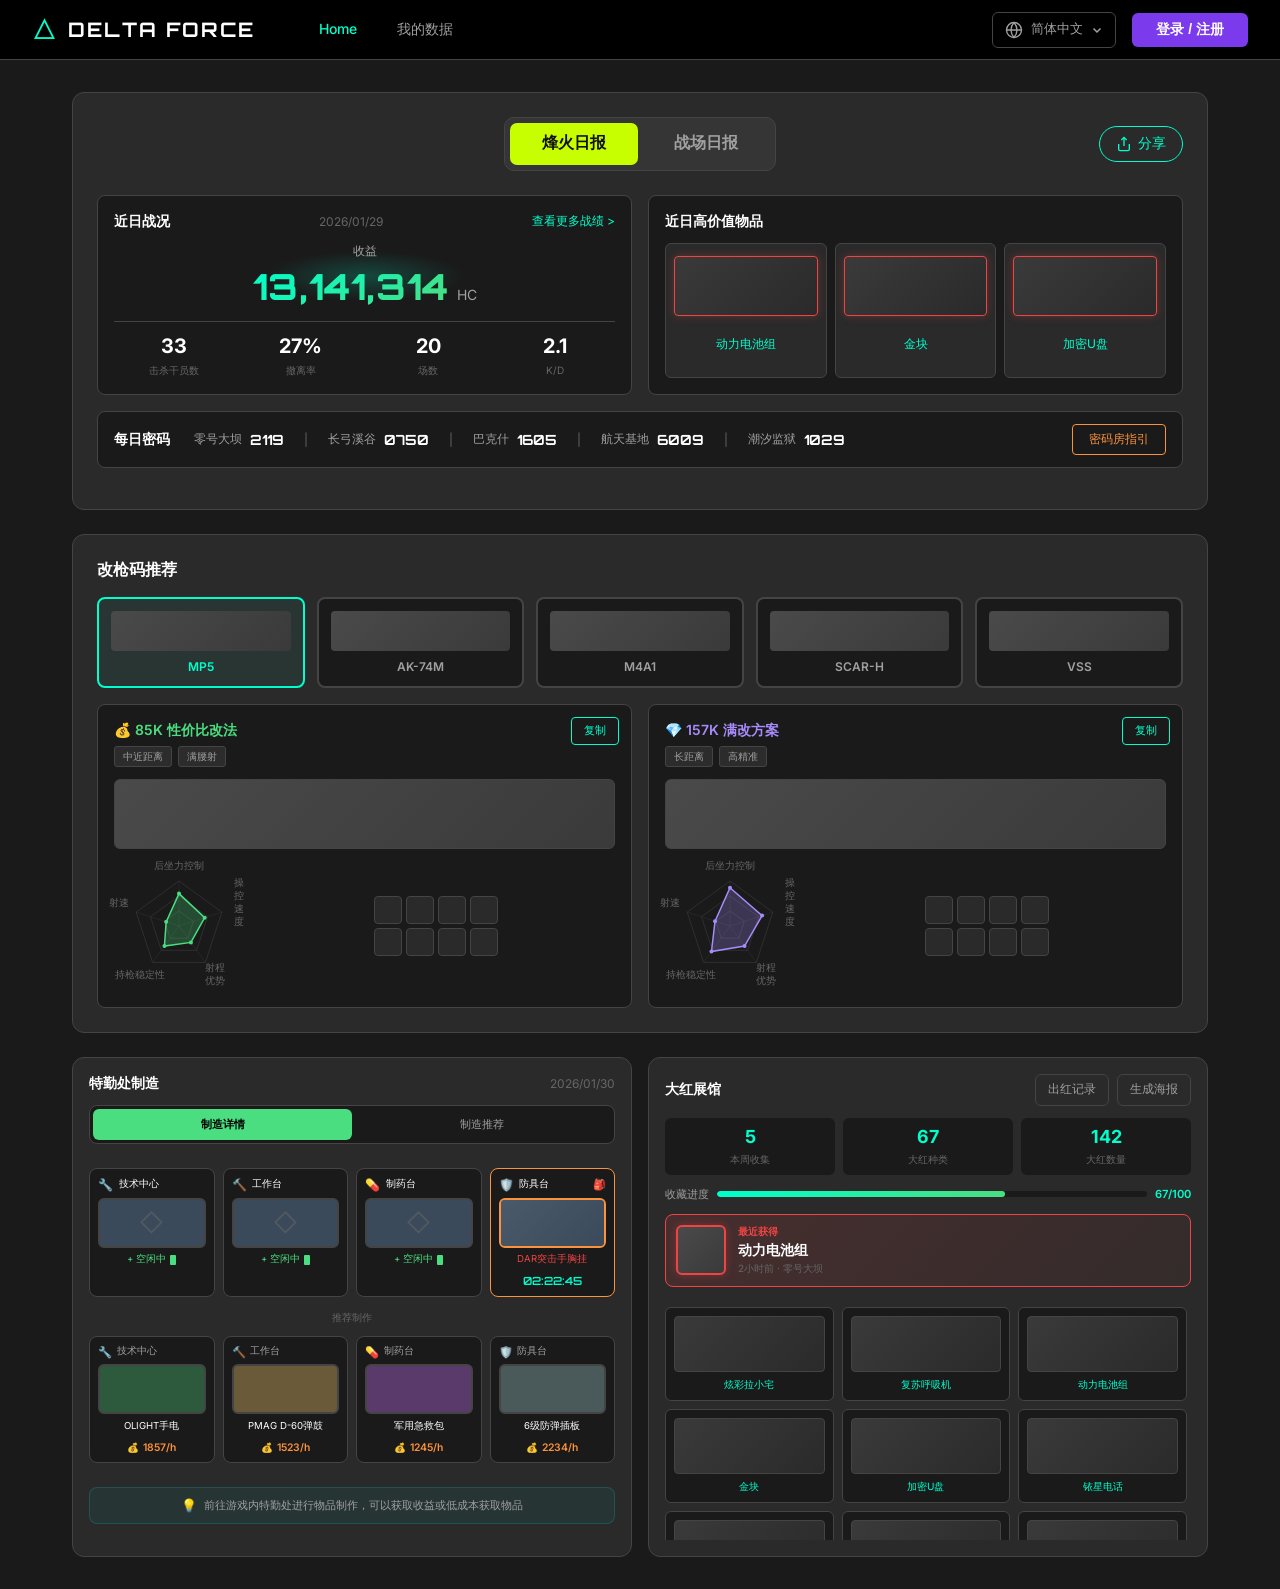
==== commit 6ece6ea1: "基于需求评审的调整内容" ====
--- a/desktop/index.html
+++ b/desktop/index.html
@@ -28,11 +28,106 @@
             </div>
         </div>
         <div class="nav-right">
-            <div class="user-icon"></div>
-            <span class="user-nickname">Grimlock#8888</span>
-            <button class="logout-btn" data-i18n="common.logOut">log out</button>
+            <!-- 未登录状态 -->
+            <button class="desktop-login-btn" id="desktop-login-btn" data-i18n="login.loginRegister">登录 / 注册</button>
+            <!-- 已登录状态 -->
+            <div class="desktop-user-info" id="desktop-user-info" style="display: none;">
+                <img class="desktop-user-avatar" id="desktop-user-avatar" src="" alt="" style="display: none;">
+                <span class="desktop-user-email" id="desktop-user-email"></span>
+                <span class="desktop-user-dropdown-arrow">▾</span>
+                <!-- 用户下拉菜单 -->
+                <div class="desktop-user-dropdown" id="desktop-user-dropdown">
+                    <div class="desktop-dropdown-item" id="desktop-dropdown-feedback">
+                        <span class="desktop-dropdown-icon">💬</span>
+                        <span data-i18n="feedback.title">意见反馈</span>
+                    </div>
+                    <div class="desktop-dropdown-item logout" id="desktop-dropdown-logout">
+                        <span class="desktop-dropdown-icon">🚪</span>
+                        <span data-i18n="common.logOut">退出登录</span>
+                    </div>
+                </div>
+            </div>
         </div>
     </nav>
+
+    <!-- 登录方式选择弹窗 -->
+    <div class="desktop-login-method-overlay" id="desktop-login-method-overlay">
+        <div class="desktop-login-method-modal">
+            <div class="desktop-login-method-header">
+                <span class="desktop-login-method-title" data-i18n="login.selectMethod">Log in with:</span>
+                <span class="desktop-login-method-close" id="desktop-login-method-close">&times;</span>
+            </div>
+            <div class="desktop-login-method-cards">
+                <div class="desktop-login-method-card" id="desktop-login-method-li">
+                    <div class="desktop-method-card-icon">
+                        <svg viewBox="0 0 100 100" fill="none" xmlns="http://www.w3.org/2000/svg">
+                            <rect width="100" height="100" rx="16" fill="#1a0a2e"/>
+                            <polygon points="30,25 30,75 55,75" fill="#7c3aed"/>
+                            <polygon points="45,25 70,75 70,25" fill="#a78bfa"/>
+                        </svg>
+                    </div>
+                    <span class="desktop-method-card-name">Level Infinite</span>
+                </div>
+                <div class="desktop-login-method-card" id="desktop-login-method-garena">
+                    <div class="desktop-method-card-icon">
+                        <svg viewBox="0 0 100 100" fill="none" xmlns="http://www.w3.org/2000/svg">
+                            <rect width="100" height="100" rx="16" fill="#1a0a0a"/>
+                            <circle cx="50" cy="50" r="30" fill="#e53935"/>
+                            <text x="50" y="58" text-anchor="middle" font-size="28" font-weight="bold" fill="#fff">G</text>
+                        </svg>
+                    </div>
+                    <span class="desktop-method-card-name">Garena</span>
+                </div>
+            </div>
+        </div>
+    </div>
+
+    <!-- 桌面端登录弹窗 -->
+    <div class="desktop-login-overlay" id="desktop-login-overlay">
+        <div class="desktop-login-modal">
+            <div class="desktop-login-header">
+                <div class="login-logo">
+                    <span class="login-logo-icon">&#9698;&#9699;</span>
+                    <span class="login-logo-text">LEVEL INFINITE<br><span class="login-logo-sub">PASS</span></span>
+                </div>
+                <span class="desktop-login-close" id="desktop-login-close">&times;</span>
+            </div>
+            <div class="desktop-login-body">
+                <p class="login-hint" data-i18n="login.autoCreateHint">新邮箱将自动创建账号</p>
+                <div class="login-input-group">
+                    <input type="email" class="login-input" id="desktop-email-input" placeholder="邮箱地址" data-i18n-placeholder="login.emailPlaceholder">
+                </div>
+                <div class="login-input-group verification-group">
+                    <input type="text" class="login-input verification-input" placeholder="验证码" data-i18n-placeholder="login.verificationPlaceholder">
+                    <button class="get-code-btn desktop-get-code-btn" data-i18n="login.getCode">获取验证码</button>
+                </div>
+                <button class="login-submit-btn desktop-submit-btn" id="desktop-submit-btn" data-i18n="login.registerLogin">注册 / 登录</button>
+                <a href="#" class="password-login-link desktop-password-link" data-i18n="login.passwordLogin">密码登录</a>
+                <div class="login-divider">
+                    <span class="divider-line"></span>
+                    <span class="divider-text" data-i18n="login.signInWith">其他登录方式</span>
+                    <span class="divider-line"></span>
+                </div>
+                <div class="social-login-btns">
+                    <button class="social-btn facebook" data-provider="facebook">
+                        <svg viewBox="0 0 24 24" fill="currentColor"><path d="M12 2C6.477 2 2 6.477 2 12c0 4.991 3.657 9.128 8.438 9.879V14.89h-2.54V12h2.54V9.797c0-2.506 1.492-3.89 3.777-3.89 1.094 0 2.238.195 2.238.195v2.46h-1.26c-1.243 0-1.63.771-1.63 1.562V12h2.773l-.443 2.89h-2.33v6.989C18.343 21.129 22 16.99 22 12c0-5.523-4.477-10-10-10z"/></svg>
+                    </button>
+                    <button class="social-btn twitter" data-provider="twitter">
+                        <svg viewBox="0 0 24 24" fill="currentColor"><path d="M18.244 2.25h3.308l-7.227 8.26 8.502 11.24H16.17l-5.214-6.817L4.99 21.75H1.68l7.73-8.835L1.254 2.25H8.08l4.713 6.231zm-1.161 17.52h1.833L7.084 4.126H5.117z"/></svg>
+                    </button>
+                    <button class="social-btn google" data-provider="google">
+                        <svg viewBox="0 0 24 24"><path fill="#4285F4" d="M22.56 12.25c0-.78-.07-1.53-.2-2.25H12v4.26h5.92c-.26 1.37-1.04 2.53-2.21 3.31v2.77h3.57c2.08-1.92 3.28-4.74 3.28-8.09z"/><path fill="#34A853" d="M12 23c2.97 0 5.46-.98 7.28-2.66l-3.57-2.77c-.98.66-2.23 1.06-3.71 1.06-2.86 0-5.29-1.93-6.16-4.53H2.18v2.84C3.99 20.53 7.7 23 12 23z"/><path fill="#FBBC05" d="M5.84 14.09c-.22-.66-.35-1.36-.35-2.09s.13-1.43.35-2.09V7.07H2.18C1.43 8.55 1 10.22 1 12s.43 3.45 1.18 4.93l2.85-2.22.81-.62z"/><path fill="#EA4335" d="M12 5.38c1.62 0 3.06.56 4.21 1.64l3.15-3.15C17.45 2.09 14.97 1 12 1 7.7 1 3.99 3.47 2.18 7.07l3.66 2.84c.87-2.6 3.3-4.53 6.16-4.53z"/></svg>
+                    </button>
+                    <button class="social-btn line" data-provider="line">
+                        <svg viewBox="0 0 24 24" fill="#06C755"><path d="M19.365 9.863c.349 0 .63.285.63.631 0 .345-.281.63-.63.63H17.61v1.125h1.755c.349 0 .63.283.63.63 0 .344-.281.629-.63.629h-2.386c-.345 0-.627-.285-.627-.629V8.108c0-.345.282-.63.627-.63h2.386c.349 0 .63.285.63.63 0 .349-.281.63-.63.63H17.61v1.125h1.755zm-3.855 3.016c0 .27-.174.51-.432.596-.064.021-.133.031-.199.031-.211 0-.391-.09-.51-.25l-2.443-3.317v2.94c0 .344-.279.629-.631.629-.346 0-.626-.285-.626-.629V8.108c0-.27.173-.51.43-.595.06-.023.136-.033.194-.033.195 0 .375.104.495.254l2.462 3.33V8.108c0-.345.282-.63.63-.63.345 0 .63.285.63.63v4.771zm-5.741 0c0 .344-.282.629-.631.629-.345 0-.627-.285-.627-.629V8.108c0-.345.282-.63.627-.63.349 0 .631.285.631.63v4.771zm-2.466.629H4.917c-.345 0-.63-.285-.63-.629V8.108c0-.345.285-.63.63-.63.349 0 .63.285.63.63v4.141h1.756c.348 0 .629.283.629.63 0 .344-.281.629-.629.629M24 10.314C24 4.943 18.615.572 12 .572S0 4.943 0 10.314c0 4.811 4.27 8.842 10.035 9.608.391.082.923.258 1.058.59.12.301.079.766.038 1.08l-.164 1.02c-.045.301-.24 1.186 1.049.645 1.291-.539 6.916-4.078 9.436-6.975C23.176 14.393 24 12.458 24 10.314"/></svg>
+                    </button>
+                    <button class="social-btn discord" data-provider="discord">
+                        <svg viewBox="0 0 24 24" fill="#5865F2"><path d="M20.317 4.37a19.791 19.791 0 0 0-4.885-1.515.074.074 0 0 0-.079.037c-.21.375-.444.864-.608 1.25a18.27 18.27 0 0 0-5.487 0 12.64 12.64 0 0 0-.617-1.25.077.077 0 0 0-.079-.037A19.736 19.736 0 0 0 3.677 4.37a.07.07 0 0 0-.032.027C.533 9.046-.32 13.58.099 18.057a.082.082 0 0 0 .031.057 19.9 19.9 0 0 0 5.993 3.03.078.078 0 0 0 .084-.028 14.09 14.09 0 0 0 1.226-1.994.076.076 0 0 0-.041-.106 13.107 13.107 0 0 1-1.872-.892.077.077 0 0 1-.008-.128 10.2 10.2 0 0 0 .372-.292.074.074 0 0 1 .077-.01c3.928 1.793 8.18 1.793 12.062 0a.074.074 0 0 1 .078.01c.12.098.246.198.373.292a.077.077 0 0 1-.006.127 12.299 12.299 0 0 1-1.873.892.077.077 0 0 0-.041.107c.36.698.772 1.362 1.225 1.993a.076.076 0 0 0 .084.028 19.839 19.839 0 0 0 6.002-3.03.077.077 0 0 0 .032-.054c.5-5.177-.838-9.674-3.549-13.66a.061.061 0 0 0-.031-.03zM8.02 15.33c-1.183 0-2.157-1.085-2.157-2.419 0-1.333.956-2.419 2.157-2.419 1.21 0 2.176 1.096 2.157 2.42 0 1.333-.956 2.418-2.157 2.418zm7.975 0c-1.183 0-2.157-1.085-2.157-2.419 0-1.333.955-2.419 2.157-2.419 1.21 0 2.176 1.096 2.157 2.42 0 1.333-.946 2.418-2.157 2.418z"/></svg>
+                    </button>
+                </div>
+            </div>
+        </div>
+    </div>
 
     <!-- Main Content -->
     <main class="main-container">
@@ -701,9 +796,6 @@
                                 <div class="attachment-icon" title="战术" data-i18n-attr="title" data-i18n="attachments.tactical"></div>
                             </div>
                         </div>
-                        <div class="build-footer">
-                            <button class="view-detail-btn" data-i18n="gunBuilds.viewDetail">查看改装详情</button>
-                        </div>
                     </div>
                     
                     <!-- 满改方案 -->
@@ -738,9 +830,6 @@
                                 <div class="attachment-icon" title="激光"></div>
                                 <div class="attachment-icon" title="战术"></div>
                             </div>
-                        </div>
-                        <div class="build-footer">
-                            <button class="view-detail-btn" data-i18n="gunBuilds.viewDetail">查看改装详情</button>
                         </div>
                     </div>
                 </div>
@@ -806,9 +895,6 @@
                                 <div class="attachment-icon" title="激光"></div>
                                 <div class="attachment-icon" title="战术"></div>
                             </div>
-                        </div>
-                        <div class="build-footer">
-                            <button class="view-detail-btn">查看改装详情</button>
                         </div>
                     </div>
                 </div>
@@ -1692,6 +1778,33 @@
         </div>
     </div>
 
+
+    <!-- 特勤处制造 - 物品详情悬浮窗 -->
+    <div class="craft-station-tooltip" id="craft-station-tooltip"></div>
+
+    <!-- 桌面端反馈弹窗 -->
+    <div class="desktop-feedback-overlay" id="desktop-feedback-overlay">
+        <div class="desktop-feedback-modal">
+            <div class="desktop-feedback-header">
+                <span class="desktop-feedback-title" data-i18n="feedback.title">User Feedback</span>
+                <span class="desktop-feedback-close" id="desktop-feedback-close">&times;</span>
+            </div>
+            <div class="desktop-feedback-body">
+                <textarea class="feedback-textarea" id="desktop-feedback-textarea" placeholder="Please describe your feedback in detail..." data-i18n-placeholder="feedback.placeholder" rows="5"></textarea>
+                <div class="feedback-images-section">
+                    <div class="feedback-images-grid" id="desktop-feedback-images-grid"></div>
+                    <label class="feedback-upload-btn" id="desktop-feedback-upload-label">
+                        <input type="file" accept="image/*" multiple id="desktop-feedback-image-input" style="display:none;">
+                        <span class="upload-icon">+</span>
+                        <span class="upload-text" data-i18n="feedback.addImage">Add Image</span>
+                    </label>
+                    <div class="feedback-image-hint" data-i18n="feedback.imageHint">Up to 3 images, max 5MB each</div>
+                </div>
+                <button class="feedback-submit-btn" id="desktop-feedback-submit" data-i18n="feedback.submit">Submit Feedback</button>
+            </div>
+        </div>
+    </div>
+
     <script src="../shared/mock-data.js?v=1"></script>
     <script src="main.js?v=20"></script>
 </body>
--- a/desktop/main.css
+++ b/desktop/main.css
@@ -106,37 +106,341 @@
     gap: 1rem;
 }
 
-.user-icon {
+/* 桌面端登录按钮 */
+.desktop-login-btn {
+    padding: 0.5rem 1.5rem;
+    background: #7c3aed;
+    border: none;
+    border-radius: 6px;
+    color: #fff;
+    font-size: 0.875rem;
+    font-weight: 600;
+    cursor: pointer;
+    transition: background 0.2s;
+    white-space: nowrap;
+}
+
+.desktop-login-btn:hover {
+    background: #6d28d9;
+}
+
+/* 已登录用户信息 */
+.desktop-user-info {
+    display: flex;
+    align-items: center;
+    gap: 0.75rem;
+    position: relative;
+    cursor: pointer;
+    padding: 4px 8px;
+    border-radius: 8px;
+    transition: background 0.2s;
+}
+
+.desktop-user-info:hover {
+    background: rgba(255, 255, 255, 0.05);
+}
+
+.desktop-user-avatar {
     width: 32px;
     height: 32px;
     border-radius: 50%;
-    background: var(--bg-input);
-    border: 2px solid var(--border-color);
-}
-
-.user-nickname {
+    border: 2px solid var(--accent-cyan);
+    object-fit: cover;
+}
+
+.desktop-user-email {
     font-size: 0.875rem;
     font-weight: 500;
     color: var(--text-primary);
-    max-width: 150px;
+    max-width: 200px;
     overflow: hidden;
     text-overflow: ellipsis;
     white-space: nowrap;
 }
 
-.logout-btn {
-    padding: 0.5rem 1rem;
-    background: transparent;
-    border: 1px solid var(--border-color);
-    color: var(--text-secondary);
-    font-size: 0.875rem;
-    cursor: pointer;
-    transition: all 0.2s ease;
-}
-
-.logout-btn:hover {
-    border-color: var(--text-primary);
-    color: var(--text-primary);
+.desktop-user-dropdown-arrow {
+    font-size: 10px;
+    color: var(--text-muted);
+    margin-left: 2px;
+    transition: transform 0.2s;
+}
+
+.desktop-user-info.dropdown-open .desktop-user-dropdown-arrow {
+    transform: rotate(180deg);
+}
+
+/* 桌面端用户下拉菜单 */
+.desktop-user-dropdown {
+    display: none;
+    position: absolute;
+    top: 100%;
+    right: 0;
+    margin-top: 8px;
+    min-width: 160px;
+    background: var(--bg-card);
+    border: 1px solid var(--border-color);
+    border-radius: 10px;
+    box-shadow: 0 8px 24px rgba(0, 0, 0, 0.4);
+    z-index: 200;
+    overflow: hidden;
+}
+
+.desktop-user-dropdown.active {
+    display: block;
+}
+
+.desktop-dropdown-item {
+    display: flex;
+    align-items: center;
+    gap: 10px;
+    padding: 12px 18px;
+    font-size: 14px;
+    color: var(--text-primary);
+    cursor: pointer;
+    transition: background 0.15s ease;
+    white-space: nowrap;
+}
+
+.desktop-dropdown-item:hover {
+    background: rgba(255, 255, 255, 0.06);
+}
+
+.desktop-dropdown-item.logout {
+    color: #f87171;
+}
+
+.desktop-dropdown-item.logout:hover {
+    background: rgba(248, 113, 113, 0.1);
+}
+
+.desktop-dropdown-icon {
+    font-size: 16px;
+    width: 20px;
+    text-align: center;
+}
+
+/* 桌面端登录弹窗 */
+.desktop-login-overlay {
+    display: none;
+    position: fixed;
+    top: 0;
+    left: 0;
+    right: 0;
+    bottom: 0;
+    background: rgba(0, 0, 0, 0.7);
+    z-index: 1000;
+    justify-content: center;
+    align-items: center;
+}
+
+.desktop-login-overlay.active {
+    display: flex;
+}
+
+.desktop-login-modal {
+    width: 420px;
+    max-width: 90%;
+    background: #0a0e13;
+    border-radius: 16px;
+    overflow: hidden;
+    animation: fadeIn 0.2s ease-out;
+    border: 1px solid rgba(255,255,255,0.1);
+}
+
+.desktop-login-header {
+    display: flex;
+    justify-content: space-between;
+    align-items: center;
+    padding: 24px 28px 20px;
+    background: #000;
+    border-bottom: 2px solid #7c3aed;
+}
+
+.desktop-login-close {
+    font-size: 28px;
+    color: var(--text-secondary);
+    cursor: pointer;
+    padding: 4px 8px;
+    transition: color 0.2s;
+}
+
+.desktop-login-close:hover {
+    color: var(--text-primary);
+}
+
+.desktop-login-body {
+    padding: 28px;
+}
+
+.desktop-login-body .login-hint {
+    font-size: 13px;
+    color: var(--text-secondary);
+    margin-bottom: 20px;
+    text-align: center;
+}
+
+.desktop-login-body .login-input-group {
+    margin-bottom: 16px;
+}
+
+.desktop-login-body .login-input {
+    width: 100%;
+    padding: 14px 16px;
+    background: #1a1f2a;
+    border: 1px solid #2a3a4a;
+    border-radius: 10px;
+    color: var(--text-primary);
+    font-size: 14px;
+    outline: none;
+    transition: border-color 0.2s;
+    box-sizing: border-box;
+}
+
+.desktop-login-body .login-input::placeholder {
+    color: #6b7280;
+}
+
+.desktop-login-body .login-input:focus {
+    border-color: var(--accent-cyan);
+}
+
+.desktop-login-body .verification-group {
+    display: flex;
+    gap: 10px;
+}
+
+.desktop-login-body .verification-input {
+    flex: 1;
+}
+
+.desktop-login-body .get-code-btn {
+    padding: 14px 20px;
+    background: #7c3aed;
+    border: none;
+    border-radius: 10px;
+    color: #fff;
+    font-size: 14px;
+    font-weight: 600;
+    cursor: pointer;
+    white-space: nowrap;
+    transition: background 0.2s;
+}
+
+.desktop-login-body .get-code-btn:hover {
+    background: #6d28d9;
+}
+
+.desktop-login-body .login-submit-btn {
+    width: 100%;
+    padding: 16px;
+    background: #7c3aed;
+    border: none;
+    border-radius: 10px;
+    color: #fff;
+    font-size: 16px;
+    font-weight: 600;
+    cursor: pointer;
+    margin-bottom: 16px;
+    transition: background 0.2s;
+}
+
+.desktop-login-body .login-submit-btn:hover {
+    background: #6d28d9;
+}
+
+.desktop-login-body .password-login-link {
+    display: block;
+    text-align: center;
+    color: #7c3aed;
+    font-size: 14px;
+    text-decoration: none;
+    margin-bottom: 24px;
+}
+
+.desktop-login-body .password-login-link:hover {
+    text-decoration: underline;
+}
+
+.desktop-login-body .login-divider {
+    display: flex;
+    align-items: center;
+    gap: 12px;
+    margin-bottom: 20px;
+}
+
+.desktop-login-body .divider-line {
+    flex: 1;
+    height: 1px;
+    background: linear-gradient(90deg, transparent, #2a3a4a, transparent);
+}
+
+.desktop-login-body .divider-text {
+    font-size: 12px;
+    color: var(--text-secondary);
+    white-space: nowrap;
+}
+
+.desktop-login-body .social-login-btns {
+    display: flex;
+    justify-content: center;
+    gap: 16px;
+}
+
+.desktop-login-body .social-btn {
+    width: 48px;
+    height: 48px;
+    border-radius: 50%;
+    border: none;
+    cursor: pointer;
+    display: flex;
+    align-items: center;
+    justify-content: center;
+    transition: transform 0.2s, opacity 0.2s;
+}
+
+.desktop-login-body .social-btn:hover {
+    transform: scale(1.1);
+}
+
+.desktop-login-body .social-btn.facebook { background: #1877F2; }
+.desktop-login-body .social-btn.twitter { background: #000; }
+.desktop-login-body .social-btn.google { background: #fff; }
+.desktop-login-body .social-btn.line { background: #fff; }
+.desktop-login-body .social-btn.discord { background: #5865F2; }
+
+.desktop-login-body .social-btn svg {
+    width: 24px;
+    height: 24px;
+}
+
+.desktop-login-body .social-btn.facebook svg,
+.desktop-login-body .social-btn.twitter svg {
+    fill: #fff;
+}
+
+.login-logo {
+    display: flex;
+    align-items: center;
+    gap: 10px;
+}
+
+.login-logo-icon {
+    font-size: 24px;
+    color: #7c3aed;
+    font-weight: bold;
+}
+
+.login-logo-text {
+    font-size: 14px;
+    font-weight: 700;
+    color: #fff;
+    line-height: 1.2;
+    letter-spacing: 1px;
+}
+
+.login-logo-sub {
+    color: #7c3aed;
+    font-size: 12px;
 }
 
 /* ============================================
@@ -4059,7 +4363,8 @@
 
 .daily-poster-items-grid {
     display: flex;
-    gap: 0.6rem;
+    gap: 1.2rem;
+    justify-content: center;
 }
 
 .daily-poster-item {
@@ -4068,19 +4373,19 @@
 }
 
 .daily-poster-item-img {
-    width: 50px;
-    height: 50px;
+    width: 56px;
+    height: 56px;
     background: linear-gradient(135deg, #c0392b, #e74c3c);
     border: 2px solid #e74c3c;
     border-radius: 6px;
-    margin-bottom: 0.25rem;
+    margin: 0 auto 0.3rem;
 }
 
 .daily-poster-item-name {
-    font-size: 0.6rem;
+    font-size: 0.65rem;
     color: var(--text-secondary);
     display: block;
-    max-width: 55px;
+    max-width: 70px;
     overflow: hidden;
     text-overflow: ellipsis;
     white-space: nowrap;
@@ -4343,15 +4648,16 @@
     color: var(--text-primary);
 }
 
-.lang-flag {
-    font-size: 1rem;
-    line-height: 1;
-}
-
-.lang-code {
-    font-size: 0.75rem;
-    font-weight: 600;
-    letter-spacing: 0.5px;
+.lang-globe-icon {
+    width: 18px;
+    height: 18px;
+    flex-shrink: 0;
+}
+
+.lang-name {
+    font-size: 0.8rem;
+    font-weight: 500;
+    white-space: nowrap;
 }
 
 .lang-arrow {
@@ -4366,7 +4672,7 @@
     position: absolute;
     top: calc(100% + 0.5rem);
     right: 0;
-    width: 180px;
+    width: 160px;
     max-height: 320px;
     overflow-y: auto;
     background: var(--bg-card);
@@ -4401,8 +4707,7 @@
 .lang-option {
     display: flex;
     align-items: center;
-    gap: 0.75rem;
-    padding: 0.75rem 1rem;
+    padding: 0.65rem 1rem;
     cursor: pointer;
     transition: background 0.15s ease;
 }
@@ -4420,14 +4725,299 @@
     font-weight: 500;
 }
 
-.lang-option-flag {
-    font-size: 1.125rem;
-    line-height: 1;
-}
-
 .lang-option-name {
     font-size: 0.875rem;
     color: var(--text-primary);
+}
+
+/* ============================================
+   桌面端用户反馈
+   ============================================ */
+
+/* 反馈弹窗 */
+.desktop-feedback-overlay {
+    display: none;
+    position: fixed;
+    top: 0;
+    left: 0;
+    right: 0;
+    bottom: 0;
+    background: rgba(0, 0, 0, 0.7);
+    z-index: 1000;
+    justify-content: center;
+    align-items: center;
+}
+
+.desktop-feedback-overlay.active {
+    display: flex;
+}
+
+.desktop-feedback-modal {
+    width: 480px;
+    max-width: 90%;
+    max-height: 85vh;
+    background: #0a0e13;
+    border-radius: 16px;
+    overflow: hidden;
+    animation: fadeIn 0.2s ease-out;
+    border: 1px solid rgba(255,255,255,0.1);
+    display: flex;
+    flex-direction: column;
+}
+
+.desktop-feedback-header {
+    display: flex;
+    justify-content: space-between;
+    align-items: center;
+    padding: 20px 24px;
+    border-bottom: 1px solid var(--border-color);
+}
+
+.desktop-feedback-title {
+    font-size: 1rem;
+    font-weight: 600;
+    color: var(--text-primary);
+}
+
+.desktop-feedback-close {
+    font-size: 28px;
+    color: var(--text-secondary);
+    cursor: pointer;
+    padding: 4px 8px;
+    transition: color 0.2s;
+}
+
+.desktop-feedback-close:hover {
+    color: var(--text-primary);
+}
+
+.desktop-feedback-body {
+    padding: 24px;
+    overflow-y: auto;
+}
+
+.desktop-feedback-body .feedback-textarea {
+    width: 100%;
+    padding: 14px 16px;
+    background: #1a1f2a;
+    border: 1px solid #2a3a4a;
+    border-radius: 10px;
+    color: var(--text-primary);
+    font-size: 14px;
+    line-height: 1.5;
+    resize: vertical;
+    outline: none;
+    margin-bottom: 18px;
+    box-sizing: border-box;
+    min-height: 120px;
+}
+
+.desktop-feedback-body .feedback-textarea::placeholder {
+    color: #6b7280;
+}
+
+.desktop-feedback-body .feedback-textarea:focus {
+    border-color: var(--accent-cyan);
+}
+
+.desktop-feedback-body .feedback-images-section {
+    margin-bottom: 18px;
+}
+
+.desktop-feedback-body .feedback-images-grid {
+    display: flex;
+    gap: 10px;
+    flex-wrap: wrap;
+    margin-bottom: 10px;
+}
+
+.desktop-feedback-body .feedback-image-preview {
+    position: relative;
+    width: 80px;
+    height: 80px;
+    border-radius: 8px;
+    overflow: hidden;
+    border: 1px solid var(--border-color);
+}
+
+.desktop-feedback-body .feedback-image-preview img {
+    width: 100%;
+    height: 100%;
+    object-fit: cover;
+}
+
+.desktop-feedback-body .feedback-image-remove {
+    position: absolute;
+    top: 4px;
+    right: 4px;
+    width: 22px;
+    height: 22px;
+    background: rgba(0,0,0,0.7);
+    border: none;
+    border-radius: 50%;
+    color: #fff;
+    font-size: 14px;
+    cursor: pointer;
+    display: flex;
+    align-items: center;
+    justify-content: center;
+}
+
+.desktop-feedback-body .feedback-image-remove:hover {
+    background: rgba(239, 68, 68, 0.8);
+}
+
+.desktop-feedback-body .feedback-upload-btn {
+    display: inline-flex;
+    flex-direction: column;
+    align-items: center;
+    justify-content: center;
+    width: 80px;
+    height: 80px;
+    border: 1px dashed var(--border-color);
+    border-radius: 8px;
+    cursor: pointer;
+    transition: border-color 0.2s;
+}
+
+.desktop-feedback-body .feedback-upload-btn:hover {
+    border-color: var(--accent-cyan);
+}
+
+.desktop-feedback-body .feedback-upload-btn .upload-icon {
+    font-size: 28px;
+    color: var(--text-secondary);
+    line-height: 1;
+}
+
+.desktop-feedback-body .feedback-upload-btn .upload-text {
+    font-size: 11px;
+    color: var(--text-secondary);
+    margin-top: 4px;
+}
+
+.desktop-feedback-body .feedback-image-hint {
+    font-size: 12px;
+    color: var(--text-secondary);
+    opacity: 0.6;
+    margin-top: 8px;
+}
+
+.desktop-feedback-body .feedback-submit-btn {
+    width: 100%;
+    padding: 14px;
+    background: #7c3aed;
+    border: none;
+    border-radius: 10px;
+    color: #fff;
+    font-size: 15px;
+    font-weight: 600;
+    cursor: pointer;
+    transition: background 0.2s;
+}
+
+.desktop-feedback-body .feedback-submit-btn:hover {
+    background: #6d28d9;
+}
+
+/* ============================================
+   登录方式选择弹窗（桌面端）
+   ============================================ */
+.desktop-login-method-overlay {
+    display: none;
+    position: fixed;
+    top: 0;
+    left: 0;
+    right: 0;
+    bottom: 0;
+    background: rgba(0, 0, 0, 0.75);
+    z-index: 1000;
+    justify-content: center;
+    align-items: center;
+}
+
+.desktop-login-method-overlay.active {
+    display: flex;
+}
+
+.desktop-login-method-modal {
+    width: 520px;
+    max-width: 90%;
+    background: #0a0e13;
+    border-radius: 16px;
+    overflow: hidden;
+    animation: fadeIn 0.2s ease-out;
+    border: 1px solid rgba(255,255,255,0.1);
+}
+
+.desktop-login-method-header {
+    display: flex;
+    justify-content: space-between;
+    align-items: center;
+    padding: 28px 32px 16px;
+}
+
+.desktop-login-method-title {
+    font-size: 22px;
+    font-weight: 700;
+    color: #fff;
+}
+
+.desktop-login-method-close {
+    font-size: 28px;
+    color: var(--text-secondary);
+    cursor: pointer;
+    padding: 4px 8px;
+    line-height: 1;
+    transition: color 0.2s;
+}
+
+.desktop-login-method-close:hover {
+    color: #fff;
+}
+
+.desktop-login-method-cards {
+    display: flex;
+    gap: 16px;
+    padding: 8px 32px 32px;
+}
+
+.desktop-login-method-card {
+    flex: 1;
+    display: flex;
+    flex-direction: column;
+    align-items: center;
+    gap: 16px;
+    padding: 32px 16px;
+    background: #111820;
+    border: 2px solid #1e2a36;
+    border-radius: 14px;
+    cursor: pointer;
+    transition: border-color 0.2s, background 0.2s, transform 0.15s;
+}
+
+.desktop-login-method-card:hover {
+    border-color: var(--accent-cyan);
+    background: #0d1a24;
+    transform: translateY(-2px);
+}
+
+.desktop-method-card-icon {
+    width: 80px;
+    height: 80px;
+    border-radius: 16px;
+    overflow: hidden;
+}
+
+.desktop-method-card-icon svg {
+    width: 100%;
+    height: 100%;
+}
+
+.desktop-method-card-name {
+    font-size: 16px;
+    font-weight: 600;
+    color: #fff;
 }
 
 /* RTL Support */
@@ -4447,3 +5037,195 @@
     right: auto;
     left: 0;
 }
+
+/* ============================================
+   特勤处制造 - 物品详情悬浮窗
+   ============================================ */
+.craft-station-tooltip {
+    display: none;
+    position: fixed;
+    z-index: 500;
+    width: 360px;
+    background: #0d1117;
+    border: 1px solid rgba(0, 212, 170, 0.3);
+    border-radius: 12px;
+    box-shadow: 0 8px 32px rgba(0, 0, 0, 0.6), 0 0 20px rgba(0, 212, 170, 0.08);
+    overflow-y: auto;
+    pointer-events: none;
+    animation: stationTooltipFadeIn 0.15s ease-out;
+}
+
+.craft-station-tooltip.active {
+    display: block;
+}
+
+@keyframes stationTooltipFadeIn {
+    from { opacity: 0; transform: translateY(4px); }
+    to { opacity: 1; transform: translateY(0); }
+}
+
+.station-tooltip-header {
+    padding: 10px 14px;
+    border-bottom: 1px solid var(--border-color);
+    display: flex;
+    align-items: center;
+    gap: 8px;
+}
+
+.station-tooltip-icon {
+    font-size: 16px;
+}
+
+.station-tooltip-title {
+    font-size: 14px;
+    font-weight: 700;
+    color: var(--accent-cyan);
+}
+
+.station-tooltip-body {
+    padding: 12px 14px;
+}
+
+.station-tooltip-item-section {
+    display: flex;
+    align-items: flex-start;
+    gap: 14px;
+    margin-bottom: 10px;
+}
+
+.station-tooltip-item-image {
+    width: 80px;
+    height: 60px;
+    background: linear-gradient(135deg, #3a4a5a 0%, #2a3540 100%);
+    border: 1px solid var(--border-color);
+    border-radius: 8px;
+    flex-shrink: 0;
+    display: flex;
+    align-items: center;
+    justify-content: center;
+    font-size: 28px;
+}
+
+.station-tooltip-item-info {
+    flex: 1;
+    min-width: 0;
+}
+
+.station-tooltip-profit-formula {
+    display: flex;
+    flex-direction: column;
+    gap: 4px;
+}
+
+.station-tooltip-profit-row {
+    display: flex;
+    justify-content: space-between;
+    align-items: center;
+    font-size: 12px;
+}
+
+.station-tooltip-row-label {
+    color: var(--text-secondary);
+}
+
+.station-tooltip-row-value {
+    color: var(--text-primary);
+    display: flex;
+    align-items: center;
+    gap: 4px;
+    font-weight: 500;
+}
+
+.station-tooltip-coin {
+    font-size: 11px;
+}
+
+.station-tooltip-profit-row.total {
+    margin-top: 4px;
+    padding-top: 5px;
+    border-top: 1px dashed var(--border-color);
+}
+
+.station-tooltip-profit-row.total .station-tooltip-row-label {
+    color: var(--accent-cyan);
+    font-weight: 600;
+}
+
+.station-tooltip-profit-row.total .station-tooltip-row-value {
+    color: #4ade80;
+    font-weight: 700;
+    font-size: 13px;
+}
+
+.station-tooltip-profit-row.hourly .station-tooltip-row-value {
+    color: #fbbf24;
+    font-weight: 700;
+    font-size: 13px;
+}
+
+.station-tooltip-item-name {
+    font-size: 13px;
+    color: var(--text-primary);
+    font-weight: 500;
+    margin-bottom: 12px;
+    padding-bottom: 8px;
+    border-bottom: 1px solid var(--border-color);
+}
+
+/* Tooltip 材料区域 */
+.station-tooltip-materials-section {
+    margin-top: 10px;
+}
+
+.station-tooltip-materials-title {
+    font-size: 13px;
+    font-weight: 700;
+    color: var(--text-primary);
+    margin-bottom: 8px;
+}
+
+.station-tooltip-material-list {
+    display: flex;
+    flex-direction: column;
+    gap: 6px;
+}
+
+.station-tooltip-material-item {
+    display: flex;
+    align-items: center;
+    background: rgba(20, 28, 40, 0.8);
+    border: 1px solid var(--border-color);
+    border-radius: 8px;
+    padding: 8px 10px;
+    gap: 10px;
+}
+
+.station-tooltip-material-icon {
+    width: 36px;
+    height: 30px;
+    background: linear-gradient(135deg, #2a3a4a 0%, #1a2530 100%);
+    border-radius: 6px;
+    display: flex;
+    align-items: center;
+    justify-content: center;
+    font-size: 16px;
+    flex-shrink: 0;
+}
+
+.station-tooltip-material-info {
+    flex: 1;
+}
+
+.station-tooltip-material-name {
+    font-size: 12px;
+    font-weight: 500;
+    color: var(--text-primary);
+    margin-bottom: 2px;
+}
+
+.station-tooltip-material-prices {
+    display: flex;
+    gap: 14px;
+    font-size: 11px;
+    color: var(--text-secondary);
+}
